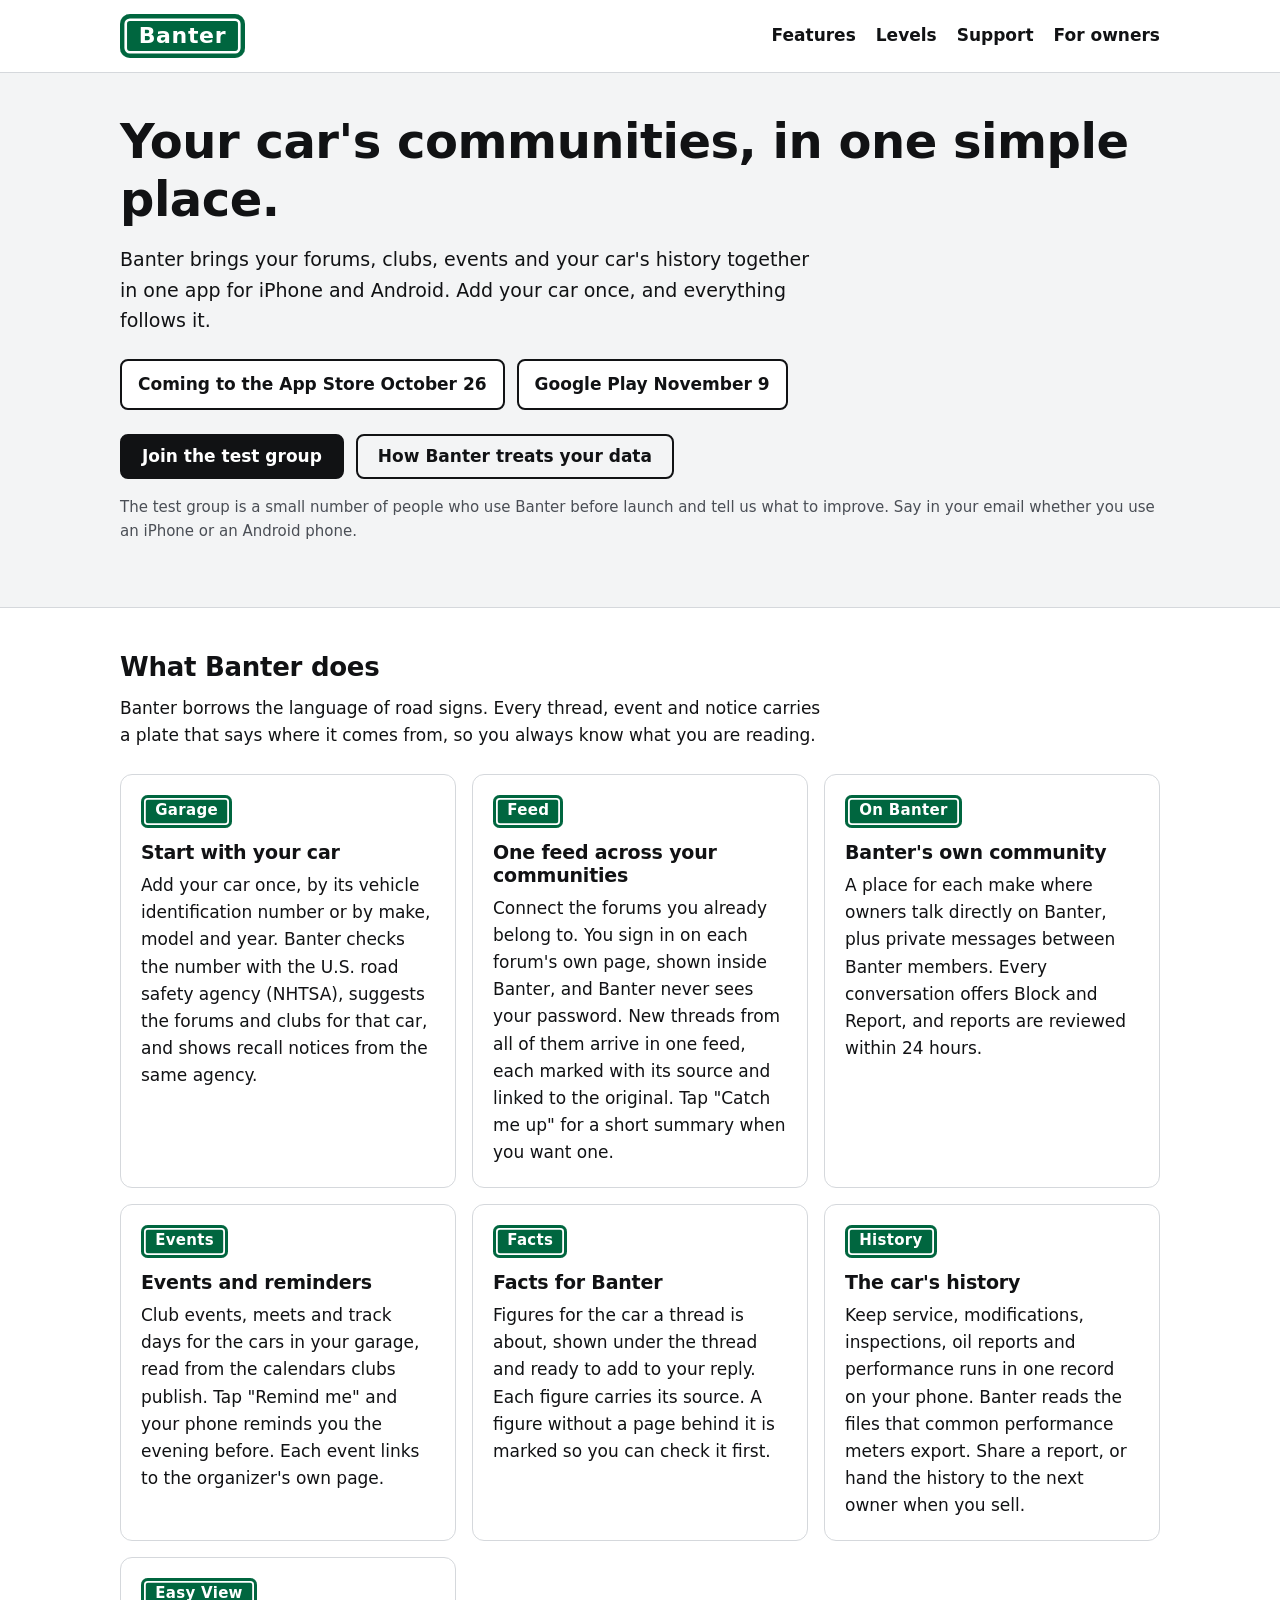
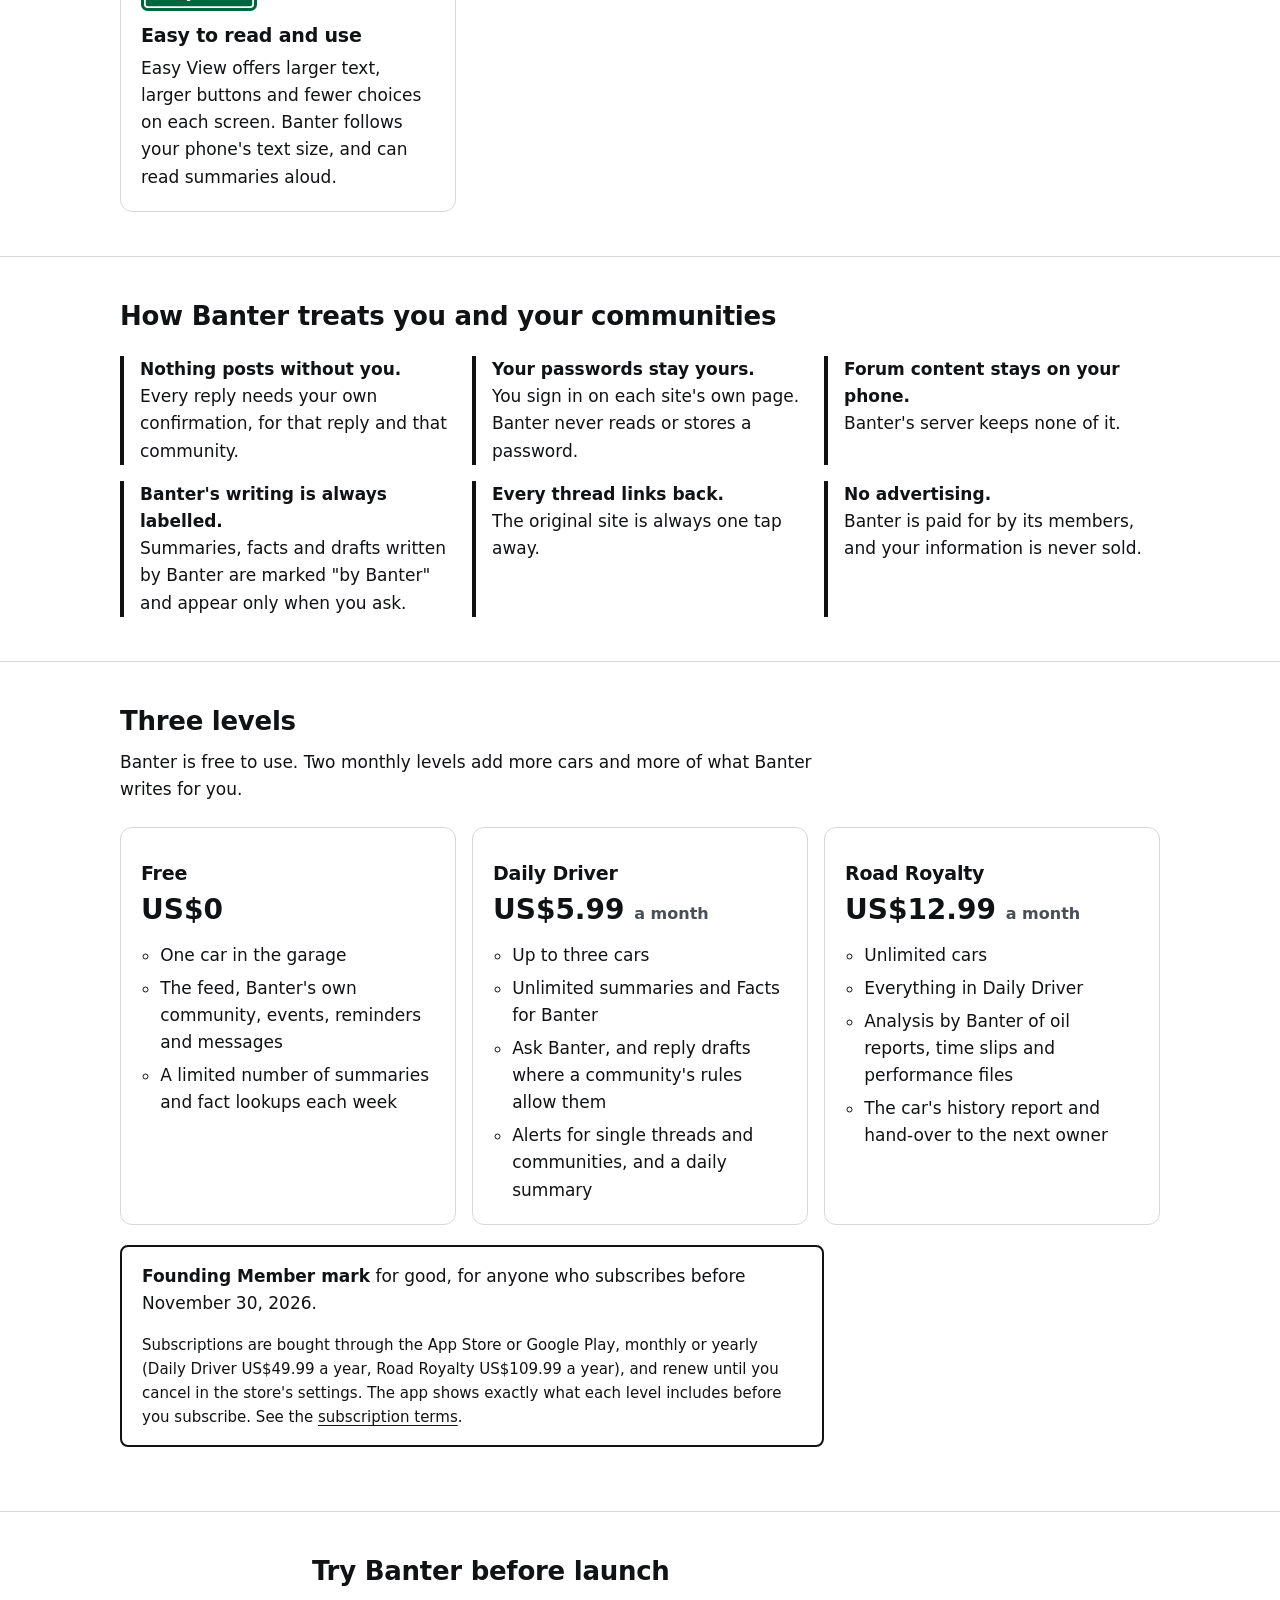
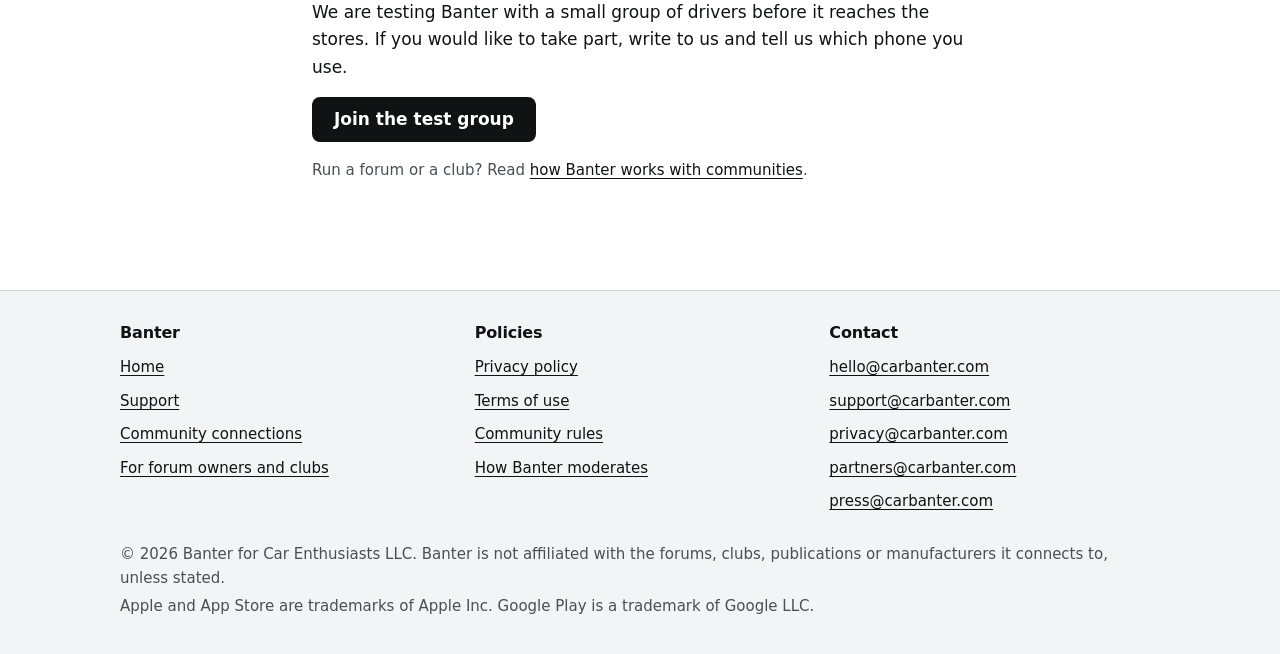
==== index.html @ b5aed0a1 "Version 1.2: the moderation page, the privacy policy and the Community Rules updated Not for the liv" ====
<!doctype html>
<html lang="en">
<head>
  <meta charset="utf-8">
  <meta name="viewport" content="width=device-width, initial-scale=1">
  <title>Banter: your car's communities in one place</title>
  <meta name="description" content="Banter is an app for car enthusiasts. Add your car once and see your forums, Banter's own community, club events and your car's history in one simple place.">
  <meta name="theme-color" content="#ffffff" media="(prefers-color-scheme: light)">
  <meta name="theme-color" content="#17181a" media="(prefers-color-scheme: dark)">
  <meta property="og:type" content="website">
  <meta property="og:title" content="Banter: your car's communities in one place">
  <meta property="og:description" content="Your forums, clubs, events and your car's history in one app for iPhone and Android.">
  <meta property="og:url" content="https://carbanter.com/">
  <link rel="canonical" href="https://carbanter.com/">
  <link rel="icon" href="data:image/svg+xml,%3Csvg xmlns='http://www.w3.org/2000/svg' viewBox='0 0 64 64'%3E%3Crect width='64' height='64' rx='10' fill='%2300663f'/%3E%3Crect x='5' y='5' width='54' height='54' rx='6' fill='none' stroke='%23fff' stroke-width='3'/%3E%3Ctext x='32' y='45' font-family='Arial,sans-serif' font-size='36' font-weight='700' text-anchor='middle' fill='%23fff'%3EB%3C/text%3E%3C/svg%3E">
  <link rel="stylesheet" href="styles.css">
</head>
<body>
  <a class="skip-link" href="#main">Skip to main content</a>

  <header class="site-header">
    <div class="wrap header-inner">
      <a class="brand" href="index.html" aria-label="Banter home"><span class="plate plate-brand">Banter</span></a>
      <nav aria-label="Main">
        <ul class="nav">
          <li><a href="#features">Features</a></li>
          <li><a href="#levels">Levels</a></li>
          <li><a href="support.html">Support</a></li>
          <li><a href="owners.html">For owners</a></li>
        </ul>
      </nav>
    </div>
  </header>

  <main id="main">
    <section class="hero" aria-labelledby="hero-title">
      <div class="wrap">
        <h1 id="hero-title">Your car's communities, in one simple place.</h1>
        <p class="lead">Banter brings your forums, clubs, events and your car's history together in one app for iPhone and Android. Add your car once, and everything follows it.</p>
        <ul class="launch" aria-label="Launch dates">
          <li>Coming to the App Store October 26</li>
          <li>Google Play November 9</li>
        </ul>
        <div class="actions">
          <a class="button" href="mailto:hello@carbanter.com?subject=Banter%20test%20group">Join the test group</a>
          <a class="button secondary" href="privacy.html">How Banter treats your data</a>
        </div>
        <p class="small muted">The test group is a small number of people who use Banter before launch and tell us what to improve. Say in your email whether you use an iPhone or an Android phone.</p>
      </div>
    </section>

    <section class="section" id="features" aria-labelledby="features-title">
      <div class="wrap">
        <div class="intro">
          <h2 id="features-title">What Banter does</h2>
          <p>Banter borrows the language of road signs. Every thread, event and notice carries a plate that says where it comes from, so you always know what you are reading.</p>
        </div>
        <ul class="cards">
          <li class="card">
            <p class="plate">Garage</p>
            <h3>Start with your car</h3>
            <p>Add your car once, by its vehicle identification number or by make, model and year. Banter checks the number with the U.S. road safety agency (NHTSA), suggests the forums and clubs for that car, and shows recall notices from the same agency.</p>
          </li>
          <li class="card">
            <p class="plate">Feed</p>
            <h3>One feed across your communities</h3>
            <p>Connect the forums you already belong to. You sign in on each forum's own page, shown inside Banter, and Banter never sees your password. New threads from all of them arrive in one feed, each marked with its source and linked to the original. Tap "Catch me up" for a short summary when you want one.</p>
          </li>
          <li class="card">
            <p class="plate">On Banter</p>
            <h3>Banter's own community</h3>
            <p>A place for each make where owners talk directly on Banter, plus private messages between Banter members. Every conversation offers Block and Report, and reports are reviewed within 24 hours.</p>
          </li>
          <li class="card">
            <p class="plate">Events</p>
            <h3>Events and reminders</h3>
            <p>Club events, meets and track days for the cars in your garage, read from the calendars clubs publish. Tap "Remind me" and your phone reminds you the evening before. Each event links to the organizer's own page.</p>
          </li>
          <li class="card">
            <p class="plate">Facts</p>
            <h3>Facts for Banter</h3>
            <p>Figures for the car a thread is about, shown under the thread and ready to add to your reply. Each figure carries its source. A figure without a page behind it is marked so you can check it first.</p>
          </li>
          <li class="card">
            <p class="plate">History</p>
            <h3>The car's history</h3>
            <p>Keep service, modifications, inspections, oil reports and performance runs in one record on your phone. Banter reads the files that common performance meters export. Share a report, or hand the history to the next owner when you sell.</p>
          </li>
          <li class="card">
            <p class="plate">Easy View</p>
            <h3>Easy to read and use</h3>
            <p>Easy View offers larger text, larger buttons and fewer choices on each screen. Banter follows your phone's text size, and can read summaries aloud.</p>
          </li>
        </ul>
      </div>
    </section>

    <section class="section" aria-labelledby="promises-title">
      <div class="wrap">
        <h2 id="promises-title">How Banter treats you and your communities</h2>
        <ul class="points">
          <li><strong>Nothing posts without you.</strong> Every reply needs your own confirmation, for that reply and that community.</li>
          <li><strong>Your passwords stay yours.</strong> You sign in on each site's own page. Banter never reads or stores a password.</li>
          <li><strong>Forum content stays on your phone.</strong> Banter's server keeps none of it.</li>
          <li><strong>Banter's writing is always labelled.</strong> Summaries, facts and drafts written by Banter are marked "by Banter" and appear only when you ask.</li>
          <li><strong>Every thread links back.</strong> The original site is always one tap away.</li>
          <li><strong>No advertising.</strong> Banter is paid for by its members, and your information is never sold.</li>
        </ul>
      </div>
    </section>

    <section class="section" id="levels" aria-labelledby="levels-title">
      <div class="wrap">
        <div class="intro">
          <h2 id="levels-title">Three levels</h2>
          <p>Banter is free to use. Two monthly levels add more cars and more of what Banter writes for you.</p>
        </div>
        <ul class="cards">
          <li class="card">
            <h3>Free</h3>
            <p class="price">US$0</p>
            <ul>
              <li>One car in the garage</li>
              <li>The feed, Banter's own community, events, reminders and messages</li>
              <li>A limited number of summaries and fact lookups each week</li>
            </ul>
          </li>
          <li class="card">
            <h3>Daily Driver</h3>
            <p class="price">US$5.99 <span>a month</span></p>
            <ul>
              <li>Up to three cars</li>
              <li>Unlimited summaries and Facts for Banter</li>
              <li>Ask Banter, and reply drafts where a community's rules allow them</li>
              <li>Alerts for single threads and communities, and a daily summary</li>
            </ul>
          </li>
          <li class="card">
            <h3>Road Royalty</h3>
            <p class="price">US$12.99 <span>a month</span></p>
            <ul>
              <li>Unlimited cars</li>
              <li>Everything in Daily Driver</li>
              <li>Analysis by Banter of oil reports, time slips and performance files</li>
              <li>The car's history report and hand-over to the next owner</li>
            </ul>
          </li>
        </ul>
        <div class="note">
          <p><strong>Founding Member mark</strong> for good, for anyone who subscribes before November 30, 2026.</p>
          <p class="small">Subscriptions are bought through the App Store or Google Play, monthly or yearly (Daily Driver US$49.99 a year, Road Royalty US$109.99 a year), and renew until you cancel in the store's settings. The app shows exactly what each level includes before you subscribe. See the <a href="terms.html#subscriptions">subscription terms</a>.</p>
        </div>
      </div>
    </section>

    <section class="section" aria-labelledby="test-title">
      <div class="wrap intro">
        <h2 id="test-title">Try Banter before launch</h2>
        <p>We are testing Banter with a small group of drivers before it reaches the stores. If you would like to take part, write to us and tell us which phone you use.</p>
        <div class="actions">
          <a class="button" href="mailto:hello@carbanter.com?subject=Banter%20test%20group">Join the test group</a>
        </div>
        <p class="small muted">Run a forum or a club? Read <a href="owners.html">how Banter works with communities</a>.</p>
      </div>
    </section>
  </main>

  <footer class="site-footer">
    <div class="wrap">
      <div class="footer-grid">
        <nav aria-labelledby="footer-banter">
          <h2 class="footer-title" id="footer-banter">Banter</h2>
          <ul>
            <li><a href="index.html" aria-current="page">Home</a></li>
            <li><a href="support.html">Support</a></li>
            <li><a href="status.html">Community connections</a></li>
            <li><a href="owners.html">For forum owners and clubs</a></li>
          </ul>
        </nav>
        <nav aria-labelledby="footer-policies">
          <h2 class="footer-title" id="footer-policies">Policies</h2>
          <ul>
            <li><a href="privacy.html">Privacy policy</a></li>
            <li><a href="terms.html">Terms of use</a></li>
            <li><a href="community.html">Community rules</a></li>
            <li><a href="moderation.html">How Banter moderates</a></li>
          </ul>
        </nav>
        <div>
          <h2 class="footer-title">Contact</h2>
          <ul>
            <li><a href="mailto:hello@carbanter.com">hello@carbanter.com</a></li>
            <li><a href="mailto:support@carbanter.com">support@carbanter.com</a></li>
            <li><a href="mailto:privacy@carbanter.com">privacy@carbanter.com</a></li>
            <li><a href="mailto:partners@carbanter.com">partners@carbanter.com</a></li>
            <li><a href="mailto:press@carbanter.com">press@carbanter.com</a></li>
          </ul>
        </div>
      </div>
      <div class="legal-line">
        <p>&copy; 2026 Banter for Car Enthusiasts LLC. Banter is not affiliated with the forums, clubs, publications or manufacturers it connects to, unless stated.</p>
        <p>Apple and App Store are trademarks of Apple Inc. Google Play is a trademark of Google LLC.</p>
      </div>
    </div>
  </footer>
</body>
</html>
---- styles.css ----
/*
 * Banter website: one stylesheet for every page.
 * Controls and text are black, white and gray. The one accent color is guide-sign green,
 * used only for sign plates, as on a road sign. Dark mode follows the phone or computer.
 */

:root {
  color-scheme: light dark;
  --bg: #ffffff;
  --surface: #f3f4f5;
  --text: #111214;
  --muted: #4a4e55;
  --line: #d5d8dc;
  --strong-line: #111214;
  --button-bg: #111214;
  --button-text: #ffffff;
  --accent: #00663f;
  --on-accent: #ffffff;
  --focus: #111214;
  --radius: 0.5rem;
  --gutter: 1rem;
  --measure: 44rem;
  --wide: 68rem;
}

@media (prefers-color-scheme: dark) {
  :root {
    --bg: #17181a;
    --surface: #222428;
    --text: #f1f2f3;
    --muted: #b7bbc1;
    --line: #3a3d42;
    --strong-line: #f1f2f3;
    --button-bg: #f1f2f3;
    --button-text: #111214;
    --focus: #f1f2f3;
  }
}

*,
*::before,
*::after {
  box-sizing: border-box;
}

html {
  -webkit-text-size-adjust: 100%;
  text-size-adjust: 100%;
}

@media (prefers-reduced-motion: no-preference) {
  html {
    scroll-behavior: smooth;
  }
}

body {
  margin: 0;
  background: var(--bg);
  color: var(--text);
  font-family: system-ui, -apple-system, BlinkMacSystemFont, "Segoe UI", Roboto, "Helvetica Neue",
    Arial, sans-serif;
  font-size: 1.0625rem;
  line-height: 1.6;
  overflow-wrap: break-word;
}

h1,
h2,
h3 {
  line-height: 1.2;
  letter-spacing: -0.01em;
  -webkit-hyphens: auto;
  hyphens: auto;
}

h1 {
  font-size: clamp(1.75rem, 1.4rem + 2vw, 3rem);
  margin: 0 0 1rem;
}

h2 {
  font-size: 1.625rem;
  margin: 0 0 0.75rem;
}

h3 {
  font-size: 1.1875rem;
  margin: 0 0 0.5rem;
}

p,
ul,
ol,
dl {
  margin: 0 0 1rem;
}

a {
  color: var(--text);
  overflow-wrap: anywhere;
  text-decoration-thickness: 1px;
  text-underline-offset: 0.18em;
}

a:hover {
  text-decoration-thickness: 2px;
}

:focus-visible {
  outline: 3px solid var(--focus);
  outline-offset: 3px;
  border-radius: 2px;
}

/* The exit arrow marks a link that leaves this website. */
a.ext::after {
  content: "\00a0\2197";
  content: "\00a0\2197" / "";
}

.visually-hidden {
  position: absolute;
  width: 1px;
  height: 1px;
  margin: -1px;
  padding: 0;
  overflow: hidden;
  clip: rect(0 0 0 0);
  white-space: nowrap;
  border: 0;
}

.wrap {
  width: 100%;
  max-width: var(--wide);
  margin-inline: auto;
  padding-inline: var(--gutter);
}

@media (min-width: 48rem) {
  :root {
    --gutter: 1.5rem;
  }
}

.skip-link {
  position: absolute;
  left: 0.5rem;
  top: -10rem;
  z-index: 10;
  padding: 0.6rem 1rem;
  background: var(--button-bg);
  color: var(--button-text);
  font-weight: 700;
  border-radius: var(--radius);
}

.skip-link:focus {
  top: 0.5rem;
}

/* Sign plate: a green rectangle with a thin white inset border, like a guide sign. */
.plate {
  display: inline-block;
  margin: 0;
  padding: 0.45em 0.95em;
  border-radius: 0.45em;
  background: var(--accent);
  color: var(--on-accent);
  box-shadow:
    inset 0 0 0 0.2em var(--accent),
    inset 0 0 0 0.32em var(--on-accent);
  font-size: 0.9375rem;
  font-weight: 700;
  line-height: 1.3;
  letter-spacing: 0.02em;
}

.plate-brand {
  font-size: 1.375rem;
  padding: 0.35em 0.85em;
  letter-spacing: 0.03em;
}

/* Header */
.site-header {
  border-bottom: 1px solid var(--line);
  background: var(--bg);
}

.header-inner {
  display: flex;
  flex-wrap: wrap;
  align-items: center;
  justify-content: space-between;
  gap: 0.5rem 1.5rem;
  padding-block: 0.75rem;
}

.brand {
  display: inline-flex;
  text-decoration: none;
  border-radius: 0.5rem;
}

.nav {
  list-style: none;
  margin: 0;
  padding: 0;
  display: flex;
  flex-wrap: wrap;
  gap: 0 1.25rem;
}

.nav a {
  display: inline-block;
  padding-block: 0.65rem;
  font-weight: 600;
  text-decoration: none;
}

.nav a:hover,
.nav a[aria-current="page"] {
  text-decoration: underline;
  text-decoration-thickness: 3px;
  text-underline-offset: 0.35em;
}

/* Home page */
.hero {
  background: var(--surface);
  border-bottom: 1px solid var(--line);
  padding-block: 2.5rem 3rem;
}

.lead {
  font-size: 1.1875rem;
  max-width: var(--measure);
}

.launch {
  list-style: none;
  padding: 0;
  margin: 1.5rem 0;
  display: flex;
  flex-wrap: wrap;
  gap: 0.75rem;
}

.launch li {
  padding: 0.6rem 1rem;
  border: 2px solid var(--strong-line);
  border-radius: var(--radius);
  background: var(--bg);
  font-weight: 700;
}

.actions {
  display: flex;
  flex-wrap: wrap;
  gap: 0.75rem;
  margin-bottom: 1rem;
}

.button {
  display: inline-flex;
  align-items: center;
  justify-content: center;
  min-height: 2.75rem;
  padding: 0.6rem 1.25rem;
  border: 2px solid var(--button-bg);
  border-radius: var(--radius);
  background: var(--button-bg);
  color: var(--button-text);
  font-weight: 700;
  line-height: 1.3;
  text-align: center;
  text-decoration: none;
}

.button:hover {
  text-decoration: underline;
  text-underline-offset: 0.2em;
}

.button.secondary {
  background: transparent;
  color: var(--text);
  border-color: var(--strong-line);
}

.small {
  font-size: 0.9375rem;
}

.muted {
  color: var(--muted);
}

.section {
  padding-block: 2.75rem;
}

.section + .section {
  border-top: 1px solid var(--line);
}

.intro {
  max-width: var(--measure);
}

.cards,
.points {
  list-style: none;
  margin: 1.5rem 0 0;
  padding: 0;
  display: grid;
  gap: 1rem;
  grid-template-columns: repeat(auto-fill, minmax(min(100%, 19rem), 1fr));
}

.card {
  padding: 1.25rem;
  border: 1px solid var(--line);
  border-radius: 0.75rem;
  background: var(--bg);
}

.card h3 {
  margin-top: 0.85rem;
}

.card > :last-child {
  margin-bottom: 0;
}

.points li {
  padding-left: 1rem;
  border-left: 4px solid var(--strong-line);
}

.points strong {
  display: block;
}

.price {
  margin: 0.25rem 0 1rem;
  font-size: 1.75rem;
  font-weight: 800;
  line-height: 1.2;
}

.price span {
  font-size: 1rem;
  font-weight: 600;
  color: var(--muted);
}

.card ul {
  padding-left: 1.2rem;
}

.card li + li {
  margin-top: 0.35rem;
}

.note {
  margin-block: 1.25rem;
  padding: 1rem 1.25rem;
  border: 2px solid var(--strong-line);
  border-radius: var(--radius);
  max-width: var(--measure);
}

.note > :first-child {
  margin-top: 0;
}

.note > :last-child {
  margin-bottom: 0;
}

/* Inner pages */
.page-head {
  background: var(--surface);
  border-bottom: 1px solid var(--line);
  padding-block: 2rem 2.25rem;
}

.page-head .plate {
  margin-bottom: 1rem;
}

.page-head h1 {
  margin-bottom: 0.5rem;
}

.page-head p:last-child {
  margin-bottom: 0;
}

.prose {
  max-width: var(--measure);
  padding-block: 2rem 1rem;
}

.prose h2 {
  margin-top: 2.5rem;
  font-size: 1.5rem;
  scroll-margin-top: 1rem;
}

.prose h3 {
  margin-top: 1.75rem;
}

.prose li + li {
  margin-top: 0.4rem;
}

/* The status page: one table per standing, readable on a phone (each cell wraps). */
.status-table {
  width: 100%;
  margin: 1rem 0 1.5rem;
  border-collapse: collapse;
  font-size: 0.9375rem;
}

.status-table th,
.status-table td {
  padding: 0.6rem 0.5rem;
  border-bottom: 1px solid var(--line);
  text-align: left;
  vertical-align: top;
}

.status-table thead th {
  font-size: 0.8125rem;
  text-transform: uppercase;
  letter-spacing: 0.04em;
  color: var(--muted);
}

.status-table tbody th {
  font-weight: 700;
}

.status-table a {
  word-break: break-all;
}

@media (max-width: 40rem) {
  .status-table thead {
    position: absolute;
    width: 1px;
    height: 1px;
    overflow: hidden;
    clip: rect(0 0 0 0);
  }

  .status-table tr {
    display: block;
    padding: 0.6rem 0;
    border-bottom: 1px solid var(--line);
  }

  .status-table th,
  .status-table td {
    display: block;
    padding: 0.1rem 0;
    border: 0;
  }
}

.toc {
  margin-bottom: 0.5rem;
  padding: 1rem 1.25rem;
  border: 1px solid var(--line);
  border-radius: var(--radius);
  background: var(--surface);
}

.toc h2 {
  margin: 0 0 0.5rem;
  font-size: 1.0625rem;
}

.toc ol {
  margin: 0;
  padding-left: 1.5rem;
}

.toc li + li {
  margin-top: 0.15rem;
}

.toc a {
  display: inline-block;
  padding-block: 0.15rem;
}

.terms-list dt {
  margin-top: 1rem;
  font-weight: 700;
}

.terms-list dd {
  margin: 0.25rem 0 0;
}

.faq details {
  border-bottom: 1px solid var(--line);
}

.faq details:first-of-type {
  border-top: 1px solid var(--line);
}

.faq summary {
  padding-block: 0.8rem;
  font-weight: 700;
  cursor: pointer;
}

.faq details[open] summary {
  padding-bottom: 0.5rem;
}

.faq details > :not(summary) {
  margin-left: 1.15rem;
}

.faq details > :last-child {
  margin-bottom: 1.25rem;
}

/* Footer */
.site-footer {
  margin-top: 3rem;
  padding-block: 2rem;
  border-top: 1px solid var(--line);
  background: var(--surface);
  font-size: 0.9375rem;
}

.footer-grid {
  display: grid;
  gap: 1.5rem;
  grid-template-columns: repeat(auto-fit, minmax(min(100%, 16rem), 1fr));
}

.footer-title {
  margin: 0 0 0.5rem;
  font-size: 1rem;
}

.site-footer ul {
  list-style: none;
  margin: 0;
  padding: 0;
}

.site-footer li a {
  display: inline-block;
  padding-block: 0.3rem;
}

.legal-line {
  margin-top: 1.5rem;
  color: var(--muted);
}

.legal-line p {
  margin-bottom: 0.25rem;
}

/* High-contrast modes draw borders where shadows and fills disappear. */
@media (forced-colors: active) {
  .plate,
  .button,
  .launch li,
  .card {
    border: 2px solid CanvasText;
  }
}

@media print {
  .site-header nav,
  .skip-link,
  .actions {
    display: none;
  }

  a.ext::after {
    content: "";
  }
}
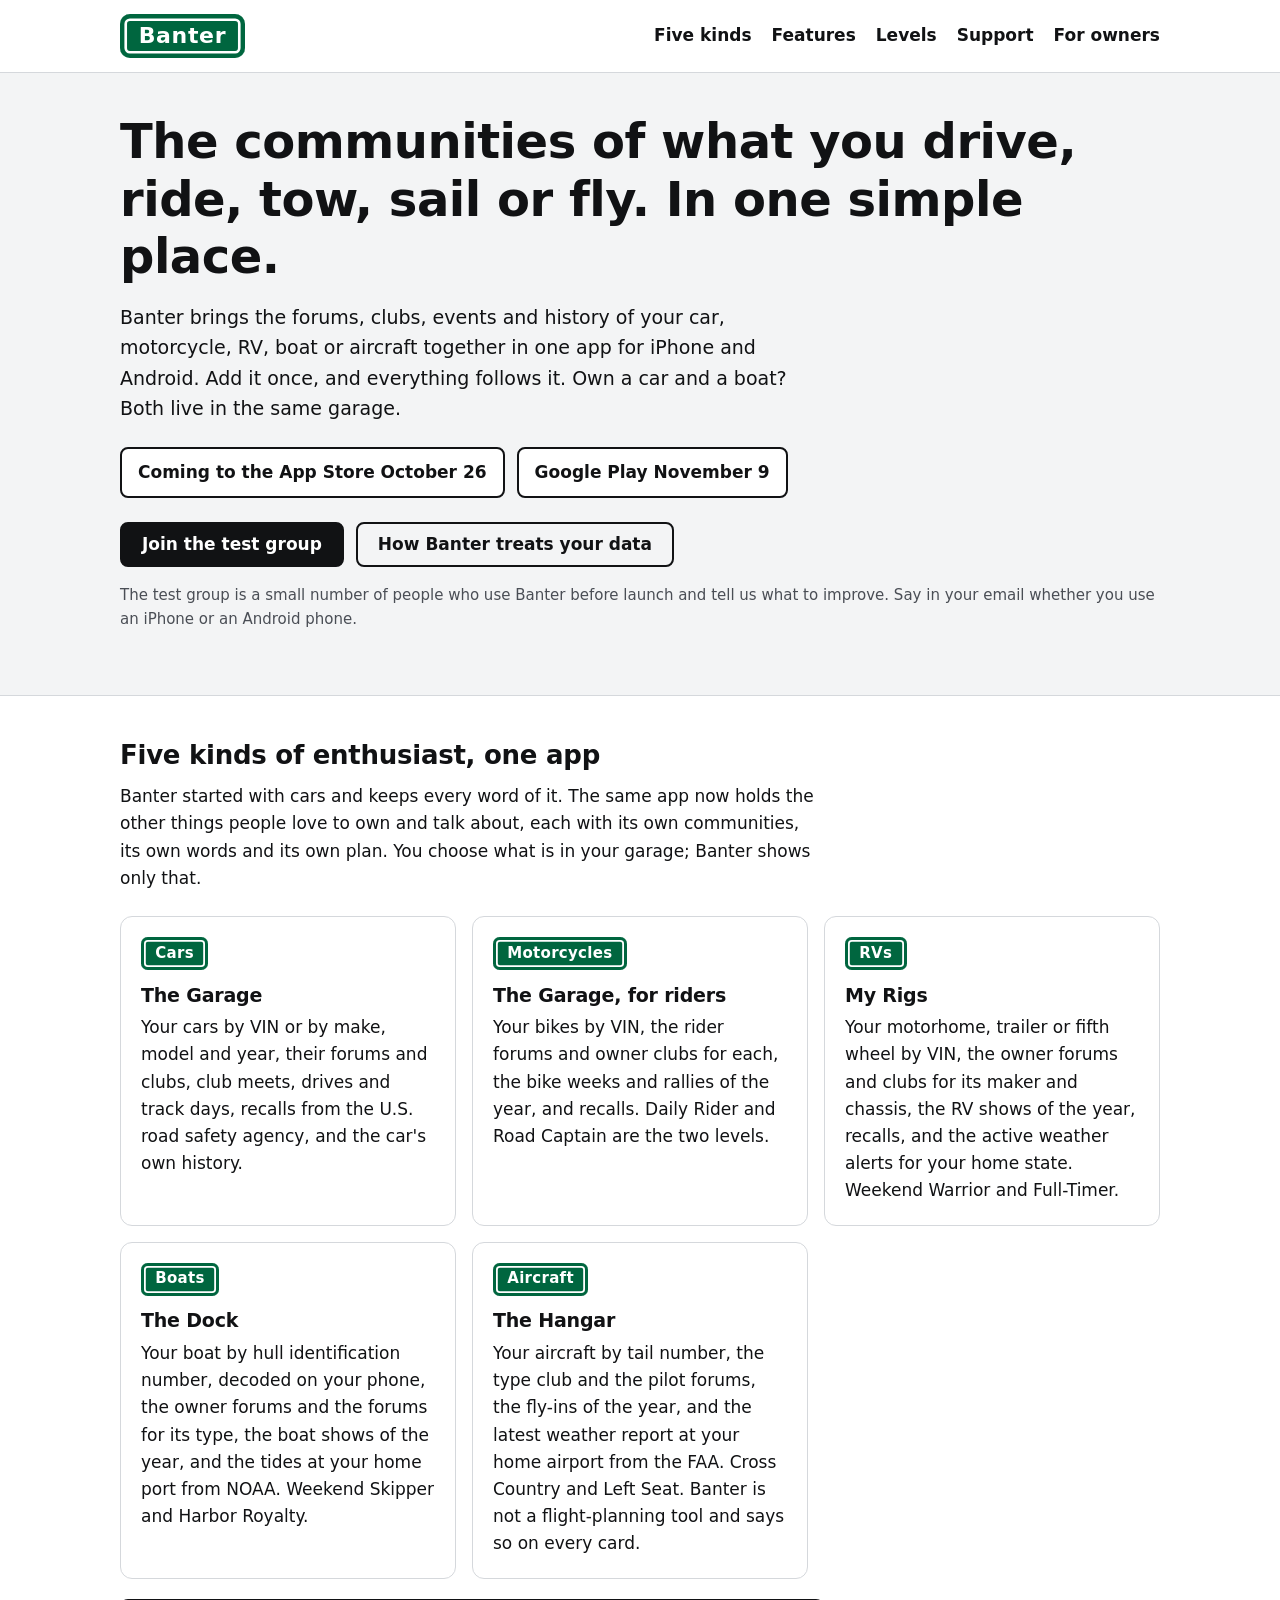
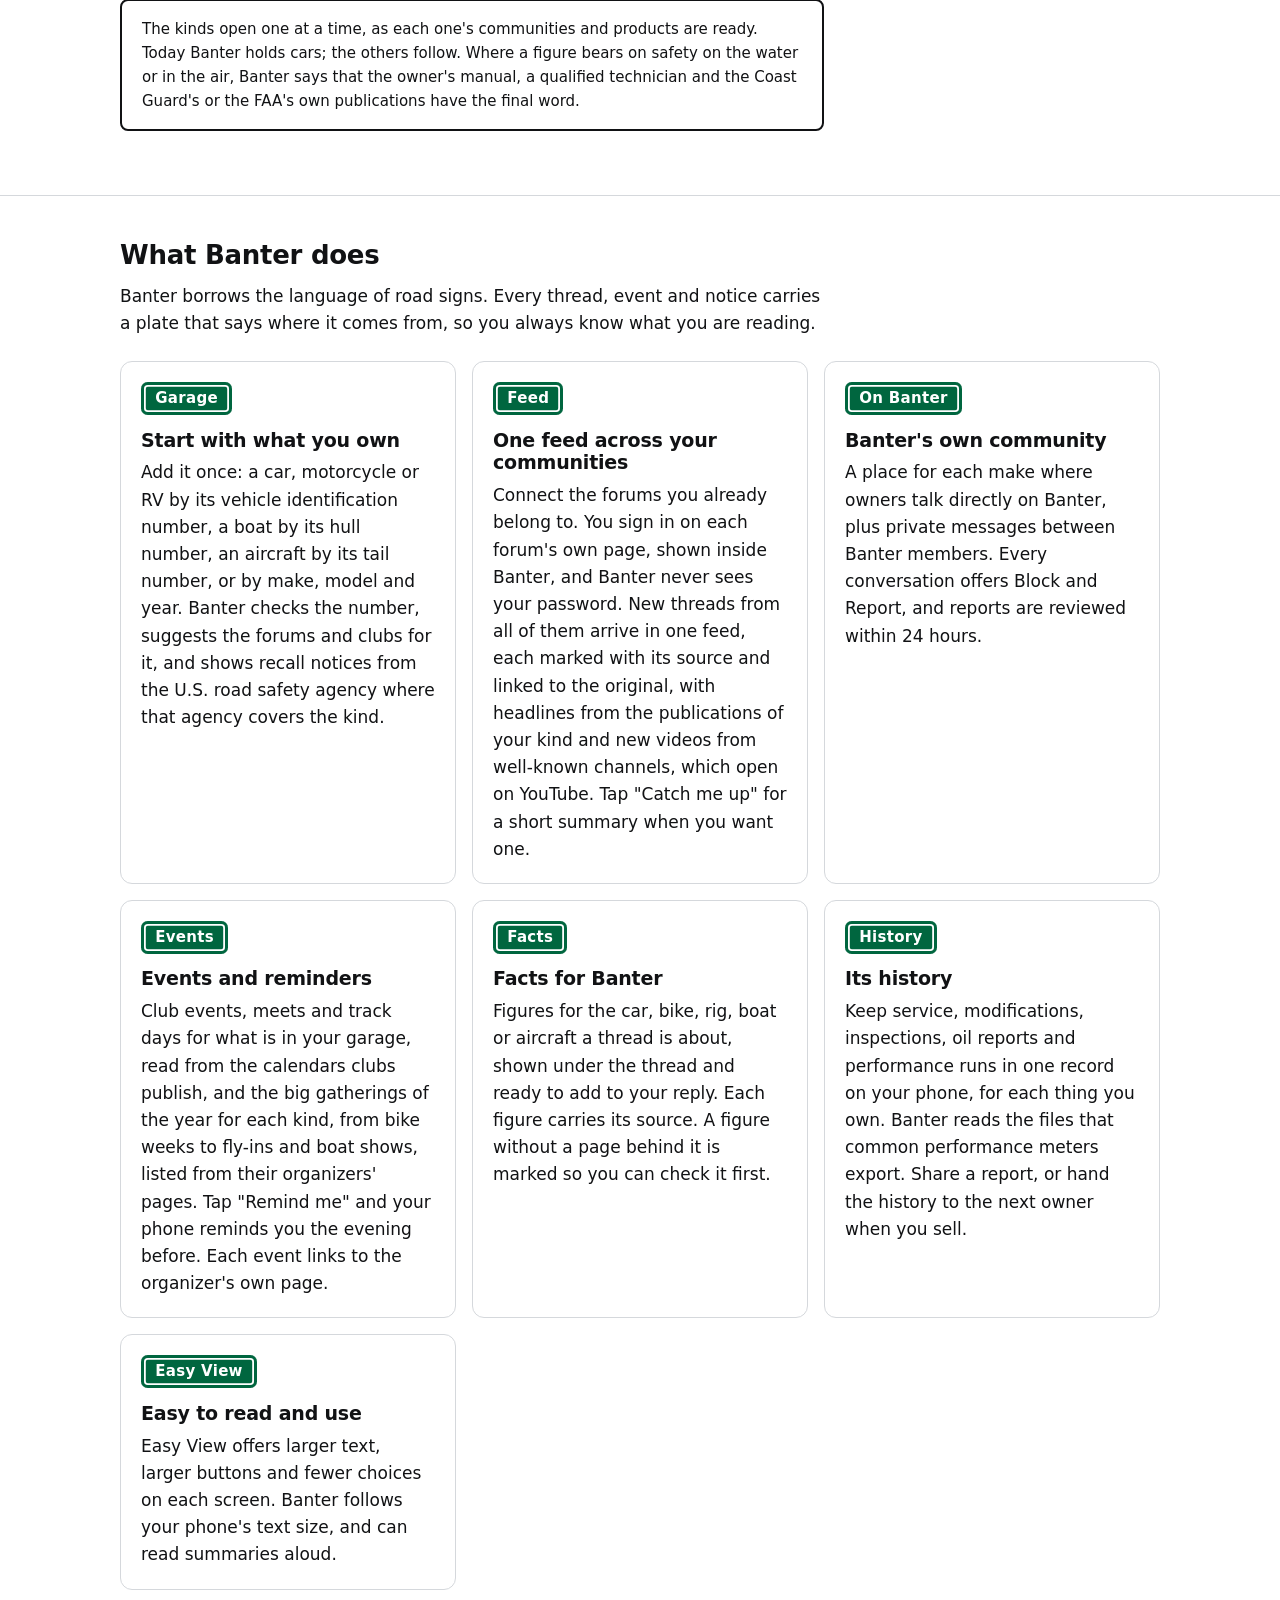
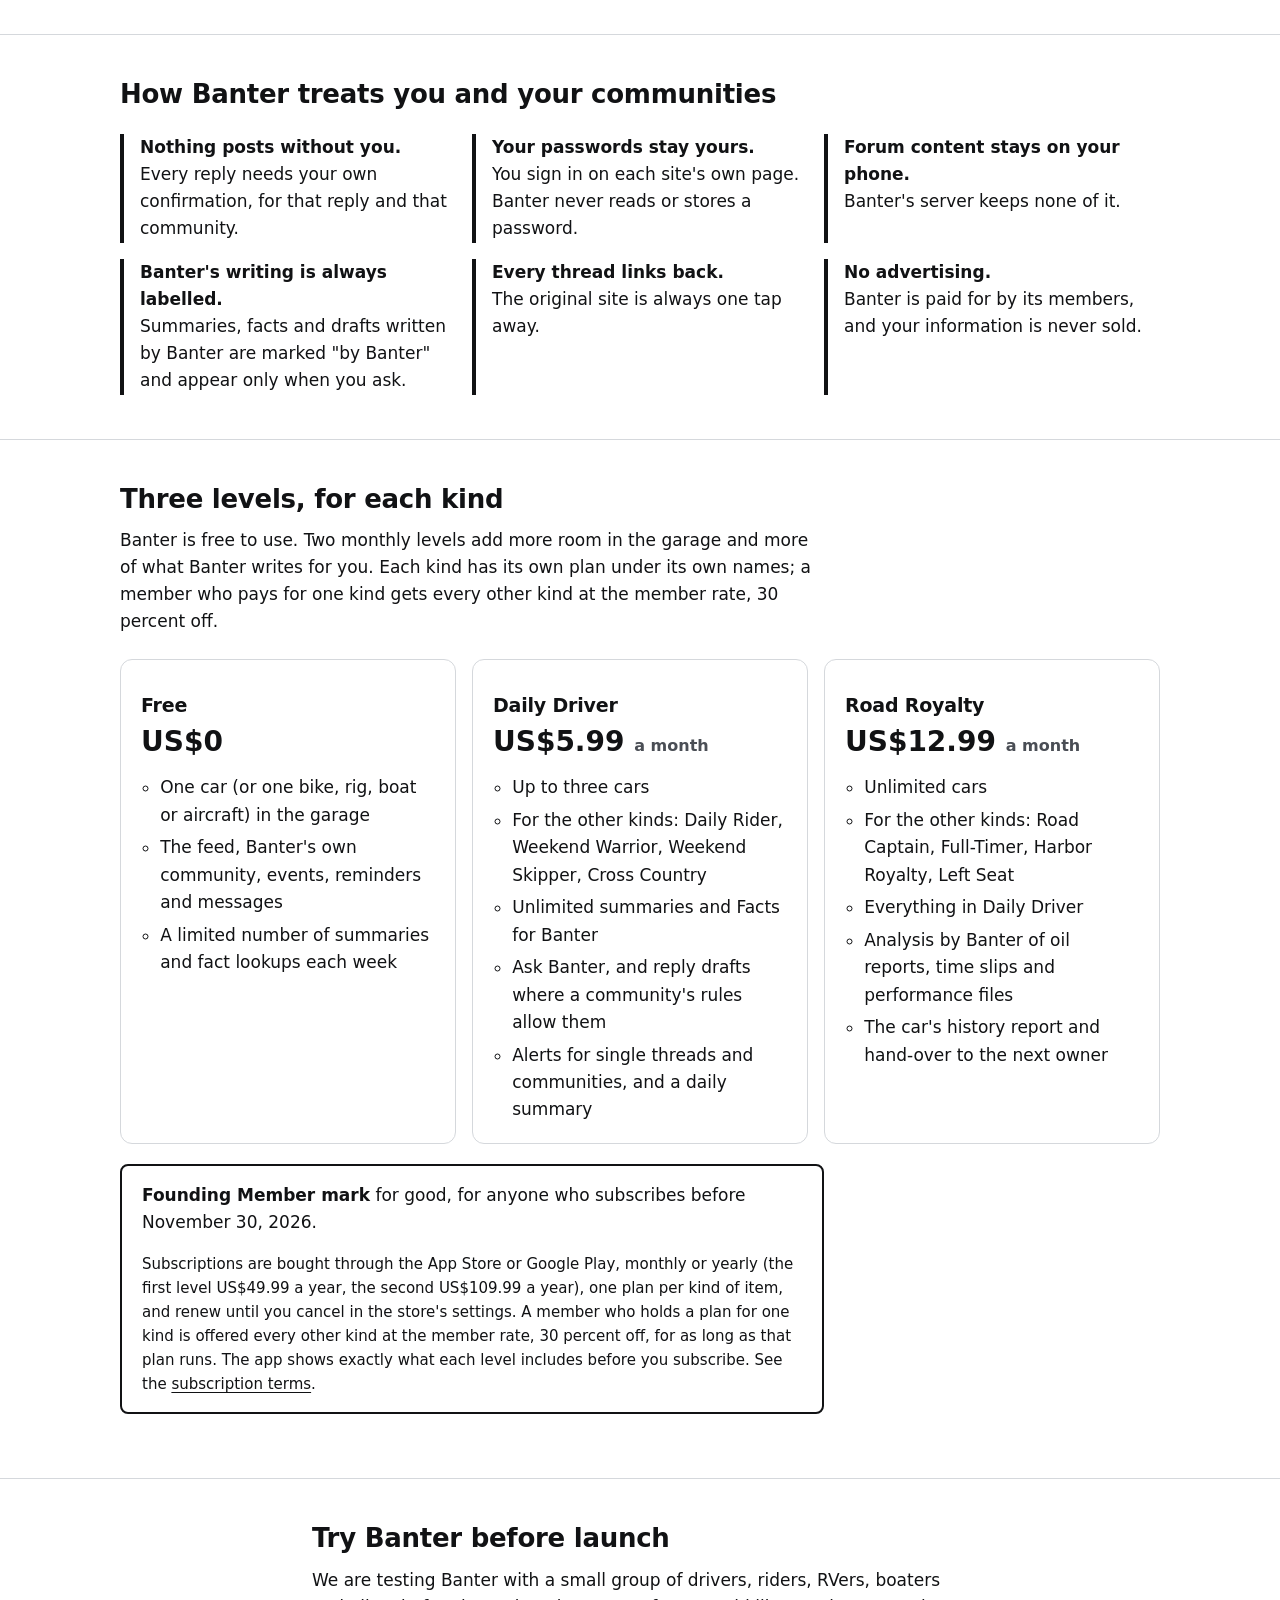
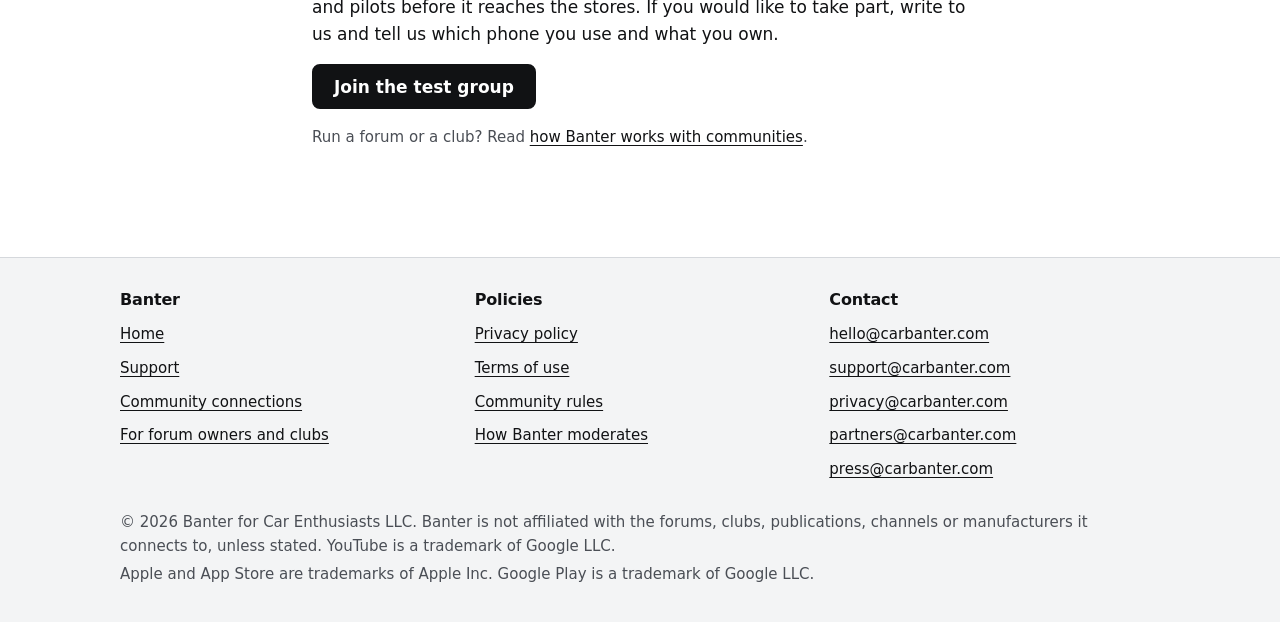
==== commit 3f3a87aa: "Version 1.3: the five kinds on every page; one plan per kind and the member rate in the terms; the p" ====
--- a/index.html
+++ b/index.html
@@ -3,13 +3,13 @@
 <head>
   <meta charset="utf-8">
   <meta name="viewport" content="width=device-width, initial-scale=1">
-  <title>Banter: your car's communities in one place</title>
-  <meta name="description" content="Banter is an app for car enthusiasts. Add your car once and see your forums, Banter's own community, club events and your car's history in one simple place.">
+  <title>Banter: the communities of what you drive, ride, tow, sail or fly</title>
+  <meta name="description" content="Banter is an app for enthusiasts of cars, motorcycles, RVs, boats and aircraft. Add yours once and see its forums, Banter's own community, the events of the year and its history in one simple place.">
   <meta name="theme-color" content="#ffffff" media="(prefers-color-scheme: light)">
   <meta name="theme-color" content="#17181a" media="(prefers-color-scheme: dark)">
   <meta property="og:type" content="website">
-  <meta property="og:title" content="Banter: your car's communities in one place">
-  <meta property="og:description" content="Your forums, clubs, events and your car's history in one app for iPhone and Android.">
+  <meta property="og:title" content="Banter: the communities of what you drive, ride, tow, sail or fly">
+  <meta property="og:description" content="Cars, motorcycles, RVs, boats and aircraft: your forums, clubs, events and the history of each in one app for iPhone and Android.">
   <meta property="og:url" content="https://carbanter.com/">
   <link rel="canonical" href="https://carbanter.com/">
   <link rel="icon" href="data:image/svg+xml,%3Csvg xmlns='http://www.w3.org/2000/svg' viewBox='0 0 64 64'%3E%3Crect width='64' height='64' rx='10' fill='%2300663f'/%3E%3Crect x='5' y='5' width='54' height='54' rx='6' fill='none' stroke='%23fff' stroke-width='3'/%3E%3Ctext x='32' y='45' font-family='Arial,sans-serif' font-size='36' font-weight='700' text-anchor='middle' fill='%23fff'%3EB%3C/text%3E%3C/svg%3E">
@@ -23,6 +23,7 @@
       <a class="brand" href="index.html" aria-label="Banter home"><span class="plate plate-brand">Banter</span></a>
       <nav aria-label="Main">
         <ul class="nav">
+          <li><a href="#kinds">Five kinds</a></li>
           <li><a href="#features">Features</a></li>
           <li><a href="#levels">Levels</a></li>
           <li><a href="support.html">Support</a></li>
@@ -35,8 +36,8 @@
   <main id="main">
     <section class="hero" aria-labelledby="hero-title">
       <div class="wrap">
-        <h1 id="hero-title">Your car's communities, in one simple place.</h1>
-        <p class="lead">Banter brings your forums, clubs, events and your car's history together in one app for iPhone and Android. Add your car once, and everything follows it.</p>
+        <h1 id="hero-title">The communities of what you drive, ride, tow, sail or fly. In one simple place.</h1>
+        <p class="lead">Banter brings the forums, clubs, events and history of your car, motorcycle, RV, boat or aircraft together in one app for iPhone and Android. Add it once, and everything follows it. Own a car and a boat? Both live in the same garage.</p>
         <ul class="launch" aria-label="Launch dates">
           <li>Coming to the App Store October 26</li>
           <li>Google Play November 9</li>
@@ -49,6 +50,45 @@
       </div>
     </section>
 
+    <section class="section" id="kinds" aria-labelledby="kinds-title">
+      <div class="wrap">
+        <div class="intro">
+          <h2 id="kinds-title">Five kinds of enthusiast, one app</h2>
+          <p>Banter started with cars and keeps every word of it. The same app now holds the other things people love to own and talk about, each with its own communities, its own words and its own plan. You choose what is in your garage; Banter shows only that.</p>
+        </div>
+        <ul class="cards">
+          <li class="card">
+            <p class="plate">Cars</p>
+            <h3>The Garage</h3>
+            <p>Your cars by VIN or by make, model and year, their forums and clubs, club meets, drives and track days, recalls from the U.S. road safety agency, and the car's own history.</p>
+          </li>
+          <li class="card">
+            <p class="plate">Motorcycles</p>
+            <h3>The Garage, for riders</h3>
+            <p>Your bikes by VIN, the rider forums and owner clubs for each, the bike weeks and rallies of the year, and recalls. Daily Rider and Road Captain are the two levels.</p>
+          </li>
+          <li class="card">
+            <p class="plate">RVs</p>
+            <h3>My Rigs</h3>
+            <p>Your motorhome, trailer or fifth wheel by VIN, the owner forums and clubs for its maker and chassis, the RV shows of the year, recalls, and the active weather alerts for your home state. Weekend Warrior and Full-Timer.</p>
+          </li>
+          <li class="card">
+            <p class="plate">Boats</p>
+            <h3>The Dock</h3>
+            <p>Your boat by hull identification number, decoded on your phone, the owner forums and the forums for its type, the boat shows of the year, and the tides at your home port from NOAA. Weekend Skipper and Harbor Royalty.</p>
+          </li>
+          <li class="card">
+            <p class="plate">Aircraft</p>
+            <h3>The Hangar</h3>
+            <p>Your aircraft by tail number, the type club and the pilot forums, the fly-ins of the year, and the latest weather report at your home airport from the FAA. Cross Country and Left Seat. Banter is not a flight-planning tool and says so on every card.</p>
+          </li>
+        </ul>
+        <div class="note">
+          <p class="small">The kinds open one at a time, as each one's communities and products are ready. Today Banter holds cars; the others follow. Where a figure bears on safety on the water or in the air, Banter says that the owner's manual, a qualified technician and the Coast Guard's or the FAA's own publications have the final word.</p>
+        </div>
+      </div>
+    </section>
+
     <section class="section" id="features" aria-labelledby="features-title">
       <div class="wrap">
         <div class="intro">
@@ -58,13 +98,13 @@
         <ul class="cards">
           <li class="card">
             <p class="plate">Garage</p>
-            <h3>Start with your car</h3>
-            <p>Add your car once, by its vehicle identification number or by make, model and year. Banter checks the number with the U.S. road safety agency (NHTSA), suggests the forums and clubs for that car, and shows recall notices from the same agency.</p>
+            <h3>Start with what you own</h3>
+            <p>Add it once: a car, motorcycle or RV by its vehicle identification number, a boat by its hull number, an aircraft by its tail number, or by make, model and year. Banter checks the number, suggests the forums and clubs for it, and shows recall notices from the U.S. road safety agency where that agency covers the kind.</p>
           </li>
           <li class="card">
             <p class="plate">Feed</p>
             <h3>One feed across your communities</h3>
-            <p>Connect the forums you already belong to. You sign in on each forum's own page, shown inside Banter, and Banter never sees your password. New threads from all of them arrive in one feed, each marked with its source and linked to the original. Tap "Catch me up" for a short summary when you want one.</p>
+            <p>Connect the forums you already belong to. You sign in on each forum's own page, shown inside Banter, and Banter never sees your password. New threads from all of them arrive in one feed, each marked with its source and linked to the original, with headlines from the publications of your kind and new videos from well-known channels, which open on YouTube. Tap "Catch me up" for a short summary when you want one.</p>
           </li>
           <li class="card">
             <p class="plate">On Banter</p>
@@ -74,17 +114,17 @@
           <li class="card">
             <p class="plate">Events</p>
             <h3>Events and reminders</h3>
-            <p>Club events, meets and track days for the cars in your garage, read from the calendars clubs publish. Tap "Remind me" and your phone reminds you the evening before. Each event links to the organizer's own page.</p>
+            <p>Club events, meets and track days for what is in your garage, read from the calendars clubs publish, and the big gatherings of the year for each kind, from bike weeks to fly-ins and boat shows, listed from their organizers' pages. Tap "Remind me" and your phone reminds you the evening before. Each event links to the organizer's own page.</p>
           </li>
           <li class="card">
             <p class="plate">Facts</p>
             <h3>Facts for Banter</h3>
-            <p>Figures for the car a thread is about, shown under the thread and ready to add to your reply. Each figure carries its source. A figure without a page behind it is marked so you can check it first.</p>
+            <p>Figures for the car, bike, rig, boat or aircraft a thread is about, shown under the thread and ready to add to your reply. Each figure carries its source. A figure without a page behind it is marked so you can check it first.</p>
           </li>
           <li class="card">
             <p class="plate">History</p>
-            <h3>The car's history</h3>
-            <p>Keep service, modifications, inspections, oil reports and performance runs in one record on your phone. Banter reads the files that common performance meters export. Share a report, or hand the history to the next owner when you sell.</p>
+            <h3>Its history</h3>
+            <p>Keep service, modifications, inspections, oil reports and performance runs in one record on your phone, for each thing you own. Banter reads the files that common performance meters export. Share a report, or hand the history to the next owner when you sell.</p>
           </li>
           <li class="card">
             <p class="plate">Easy View</p>
@@ -112,15 +152,15 @@
     <section class="section" id="levels" aria-labelledby="levels-title">
       <div class="wrap">
         <div class="intro">
-          <h2 id="levels-title">Three levels</h2>
-          <p>Banter is free to use. Two monthly levels add more cars and more of what Banter writes for you.</p>
+          <h2 id="levels-title">Three levels, for each kind</h2>
+          <p>Banter is free to use. Two monthly levels add more room in the garage and more of what Banter writes for you. Each kind has its own plan under its own names; a member who pays for one kind gets every other kind at the member rate, 30 percent off.</p>
         </div>
         <ul class="cards">
           <li class="card">
             <h3>Free</h3>
             <p class="price">US$0</p>
             <ul>
-              <li>One car in the garage</li>
+              <li>One car (or one bike, rig, boat or aircraft) in the garage</li>
               <li>The feed, Banter's own community, events, reminders and messages</li>
               <li>A limited number of summaries and fact lookups each week</li>
             </ul>
@@ -130,6 +170,7 @@
             <p class="price">US$5.99 <span>a month</span></p>
             <ul>
               <li>Up to three cars</li>
+              <li>For the other kinds: Daily Rider, Weekend Warrior, Weekend Skipper, Cross Country</li>
               <li>Unlimited summaries and Facts for Banter</li>
               <li>Ask Banter, and reply drafts where a community's rules allow them</li>
               <li>Alerts for single threads and communities, and a daily summary</li>
@@ -140,6 +181,7 @@
             <p class="price">US$12.99 <span>a month</span></p>
             <ul>
               <li>Unlimited cars</li>
+              <li>For the other kinds: Road Captain, Full-Timer, Harbor Royalty, Left Seat</li>
               <li>Everything in Daily Driver</li>
               <li>Analysis by Banter of oil reports, time slips and performance files</li>
               <li>The car's history report and hand-over to the next owner</li>
@@ -148,7 +190,7 @@
         </ul>
         <div class="note">
           <p><strong>Founding Member mark</strong> for good, for anyone who subscribes before November 30, 2026.</p>
-          <p class="small">Subscriptions are bought through the App Store or Google Play, monthly or yearly (Daily Driver US$49.99 a year, Road Royalty US$109.99 a year), and renew until you cancel in the store's settings. The app shows exactly what each level includes before you subscribe. See the <a href="terms.html#subscriptions">subscription terms</a>.</p>
+          <p class="small">Subscriptions are bought through the App Store or Google Play, monthly or yearly (the first level US$49.99 a year, the second US$109.99 a year), one plan per kind of item, and renew until you cancel in the store's settings. A member who holds a plan for one kind is offered every other kind at the member rate, 30 percent off, for as long as that plan runs. The app shows exactly what each level includes before you subscribe. See the <a href="terms.html#subscriptions">subscription terms</a>.</p>
         </div>
       </div>
     </section>
@@ -156,7 +198,7 @@
     <section class="section" aria-labelledby="test-title">
       <div class="wrap intro">
         <h2 id="test-title">Try Banter before launch</h2>
-        <p>We are testing Banter with a small group of drivers before it reaches the stores. If you would like to take part, write to us and tell us which phone you use.</p>
+        <p>We are testing Banter with a small group of drivers, riders, RVers, boaters and pilots before it reaches the stores. If you would like to take part, write to us and tell us which phone you use and what you own.</p>
         <div class="actions">
           <a class="button" href="mailto:hello@carbanter.com?subject=Banter%20test%20group">Join the test group</a>
         </div>
@@ -198,7 +240,7 @@
         </div>
       </div>
       <div class="legal-line">
-        <p>&copy; 2026 Banter for Car Enthusiasts LLC. Banter is not affiliated with the forums, clubs, publications or manufacturers it connects to, unless stated.</p>
+        <p>&copy; 2026 Banter for Car Enthusiasts LLC. Banter is not affiliated with the forums, clubs, publications, channels or manufacturers it connects to, unless stated. YouTube is a trademark of Google LLC.</p>
         <p>Apple and App Store are trademarks of Apple Inc. Google Play is a trademark of Google LLC.</p>
       </div>
     </div>
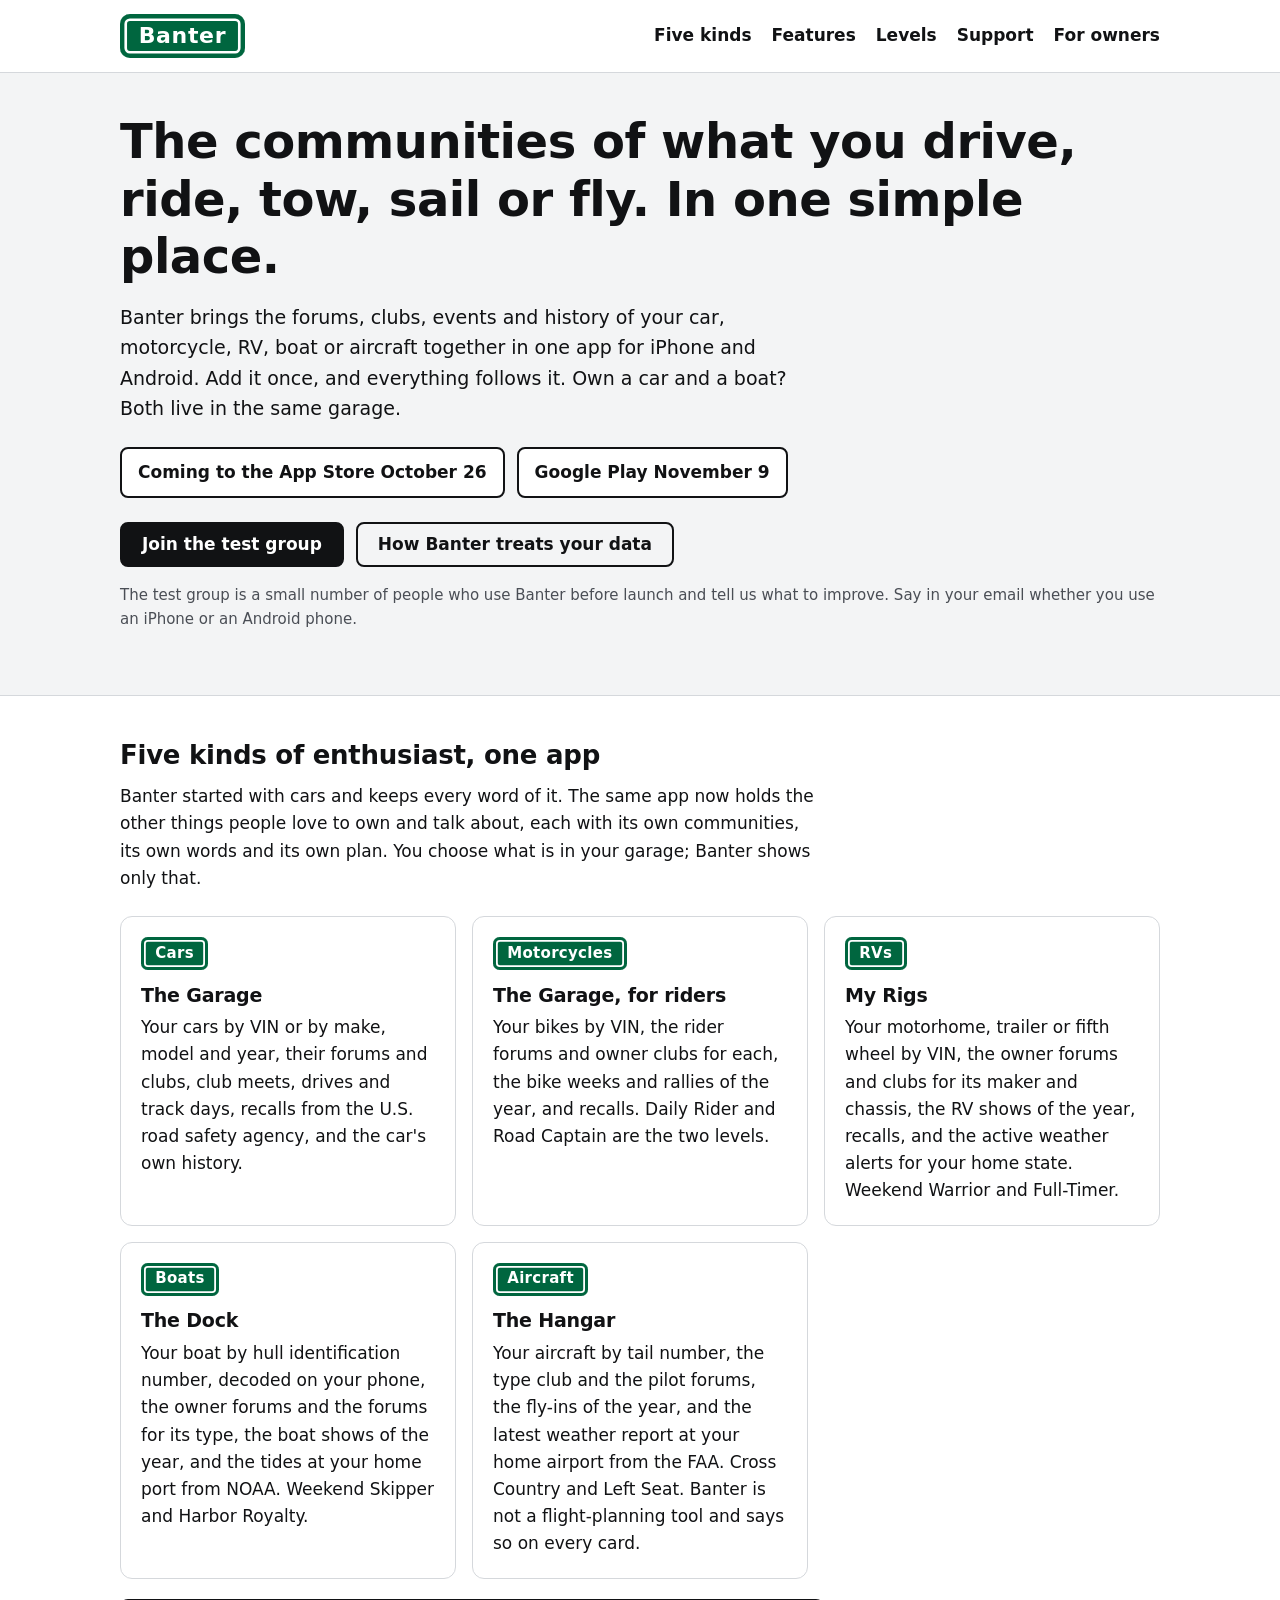
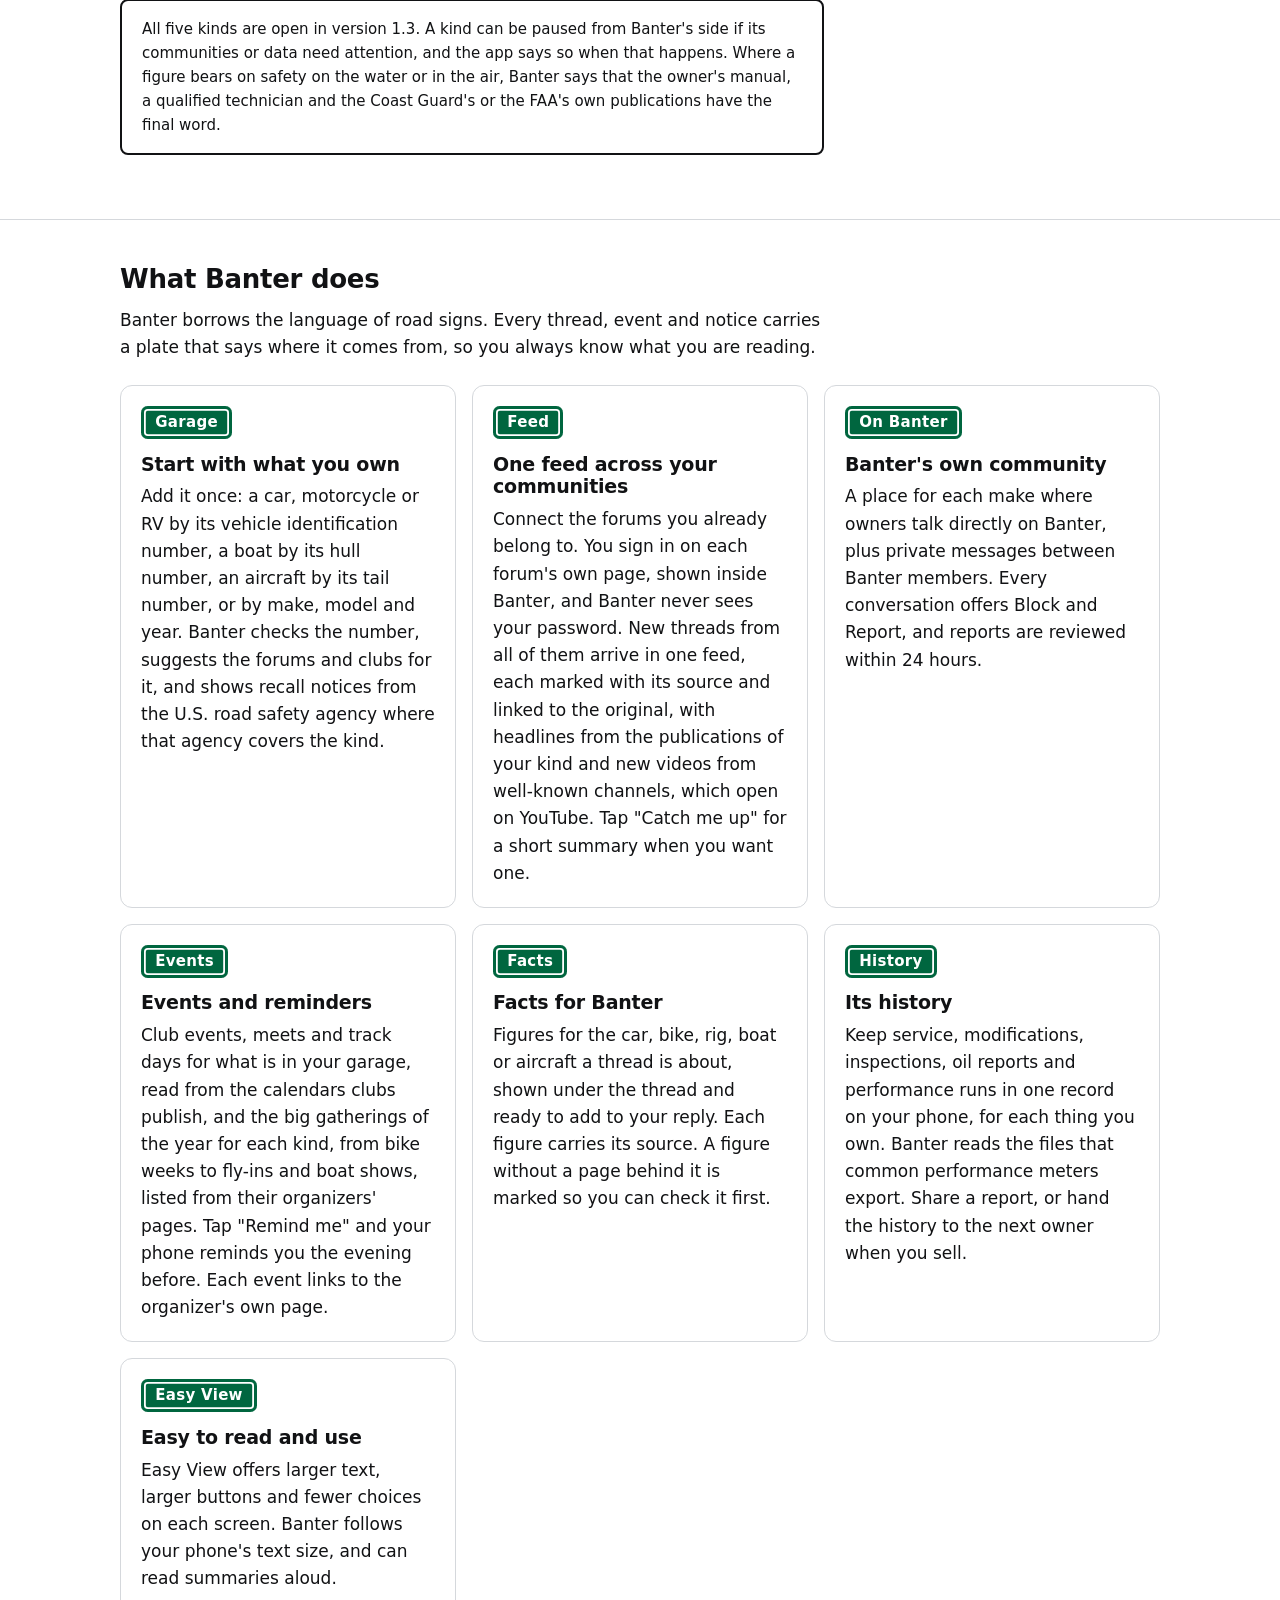
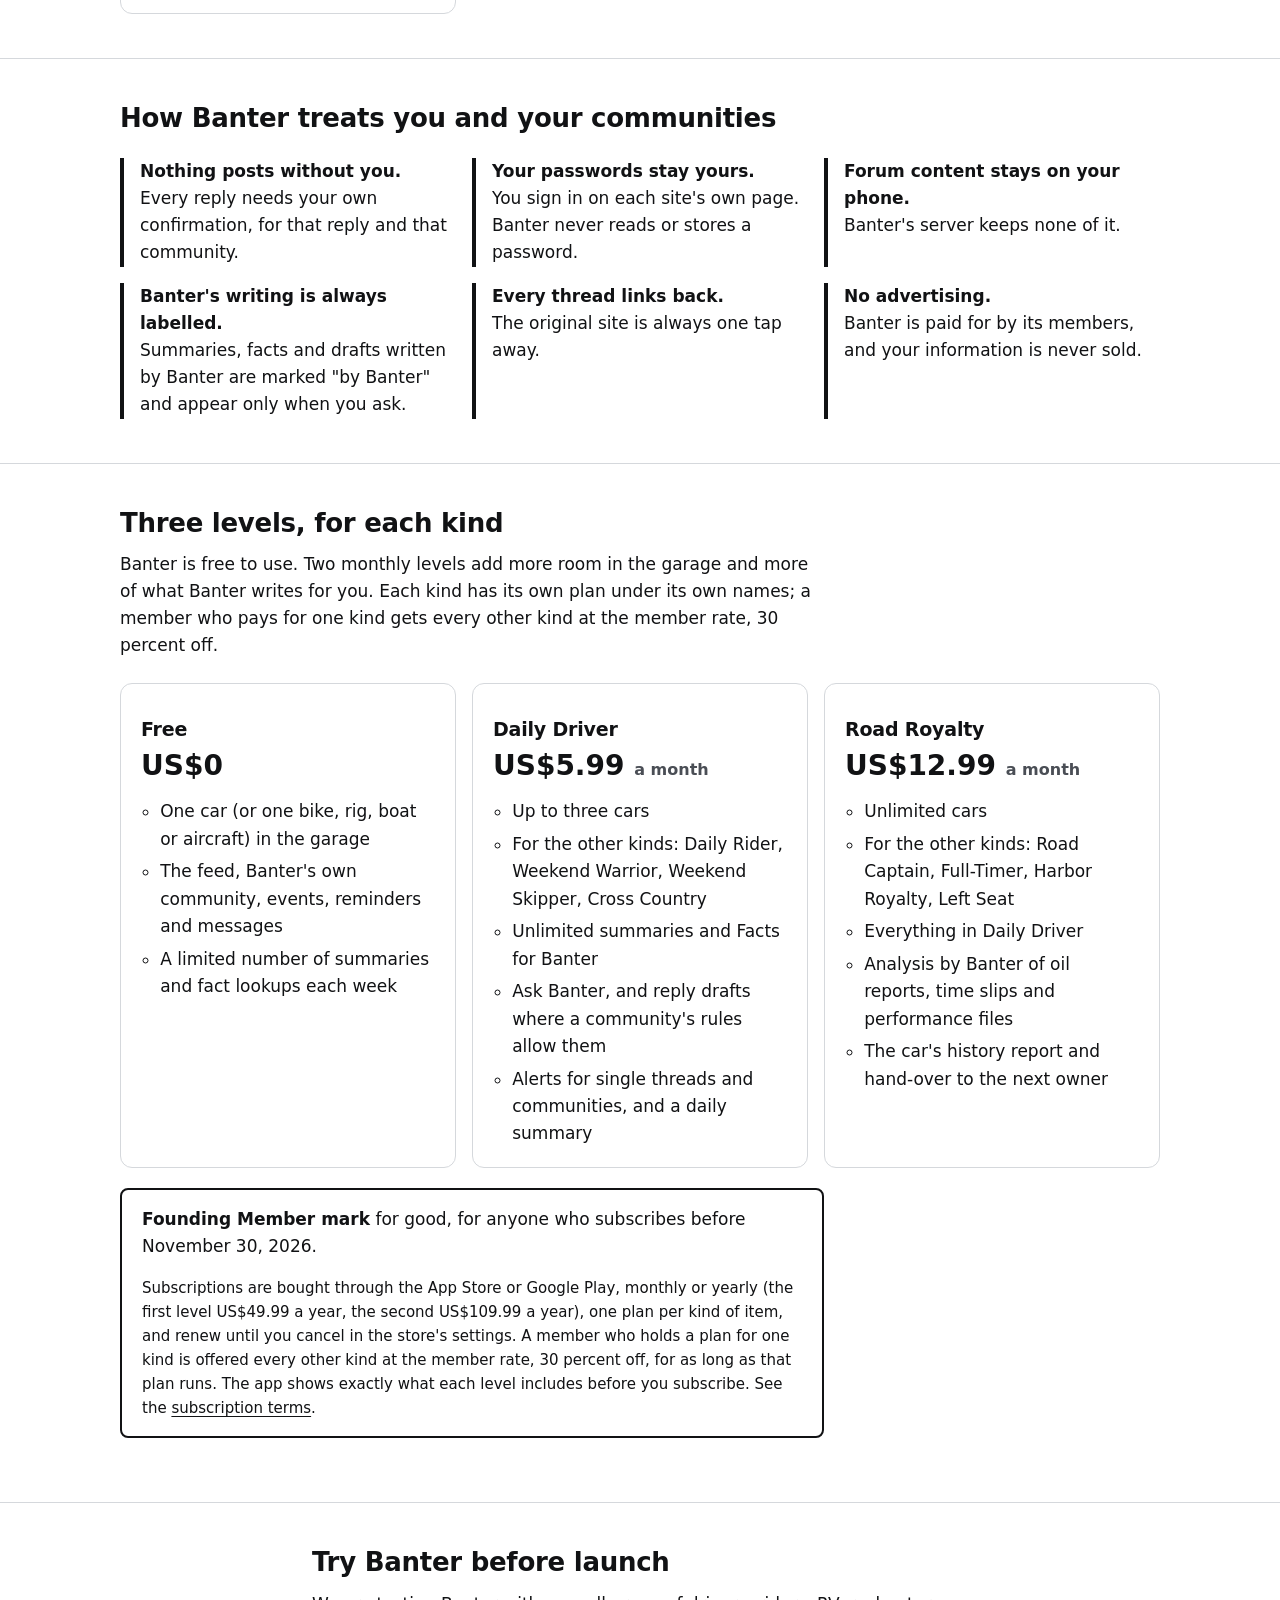
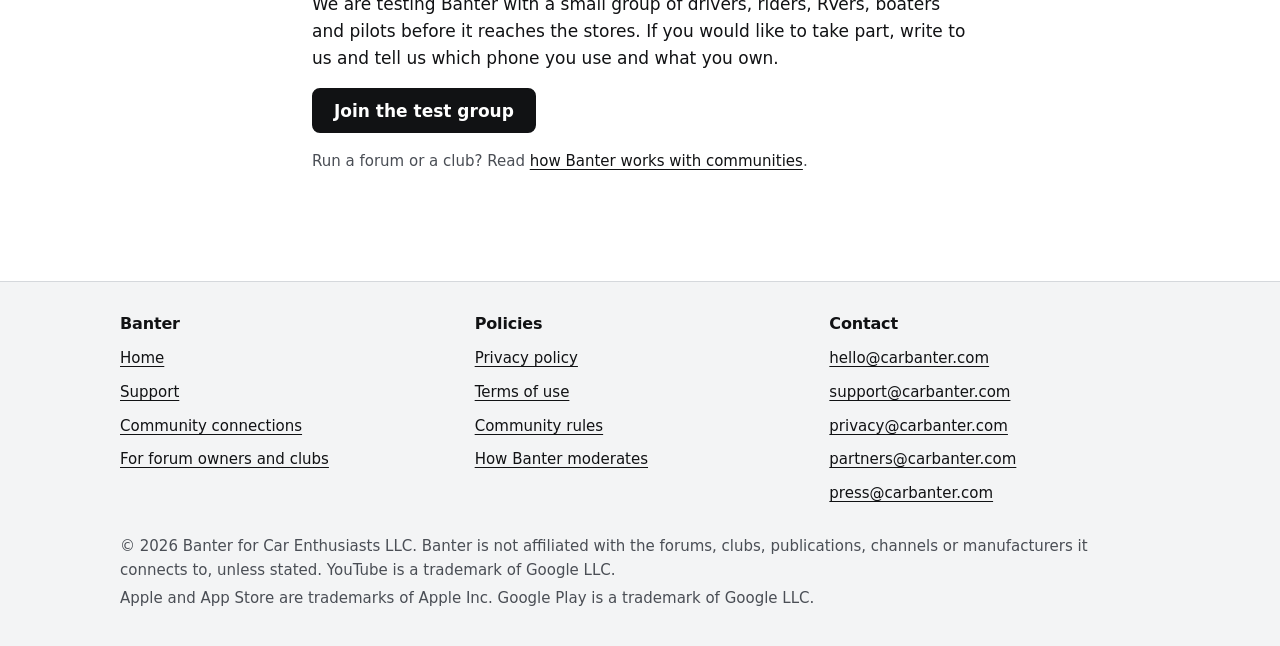
==== commit ca673281: "Version 1.3: all five kinds are open (Patrick, October 21, 2026) Co-Authored-By: Claude Fable 5.1 <n" ====
--- a/index.html
+++ b/index.html
@@ -84,7 +84,7 @@
           </li>
         </ul>
         <div class="note">
-          <p class="small">The kinds open one at a time, as each one's communities and products are ready. Today Banter holds cars; the others follow. Where a figure bears on safety on the water or in the air, Banter says that the owner's manual, a qualified technician and the Coast Guard's or the FAA's own publications have the final word.</p>
+          <p class="small">All five kinds are open in version 1.3. A kind can be paused from Banter's side if its communities or data need attention, and the app says so when that happens. Where a figure bears on safety on the water or in the air, Banter says that the owner's manual, a qualified technician and the Coast Guard's or the FAA's own publications have the final word.</p>
         </div>
       </div>
     </section>
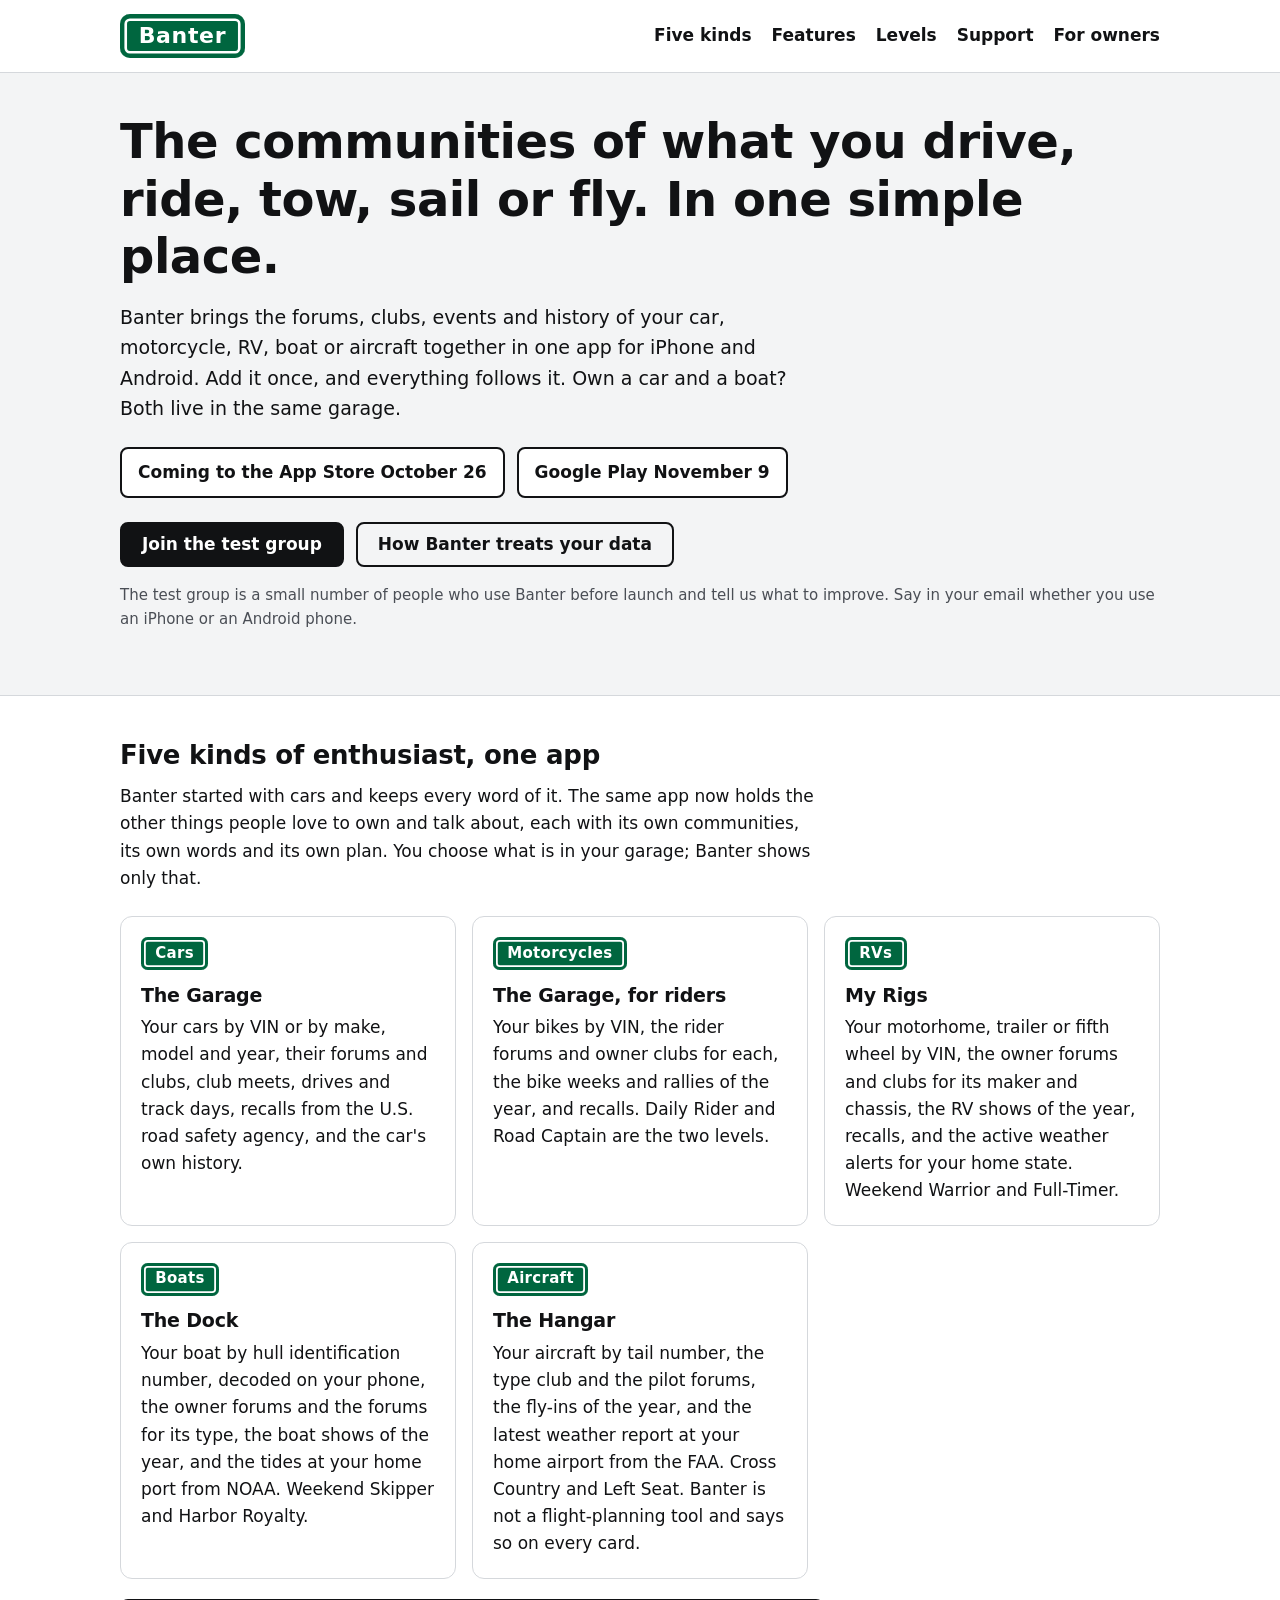
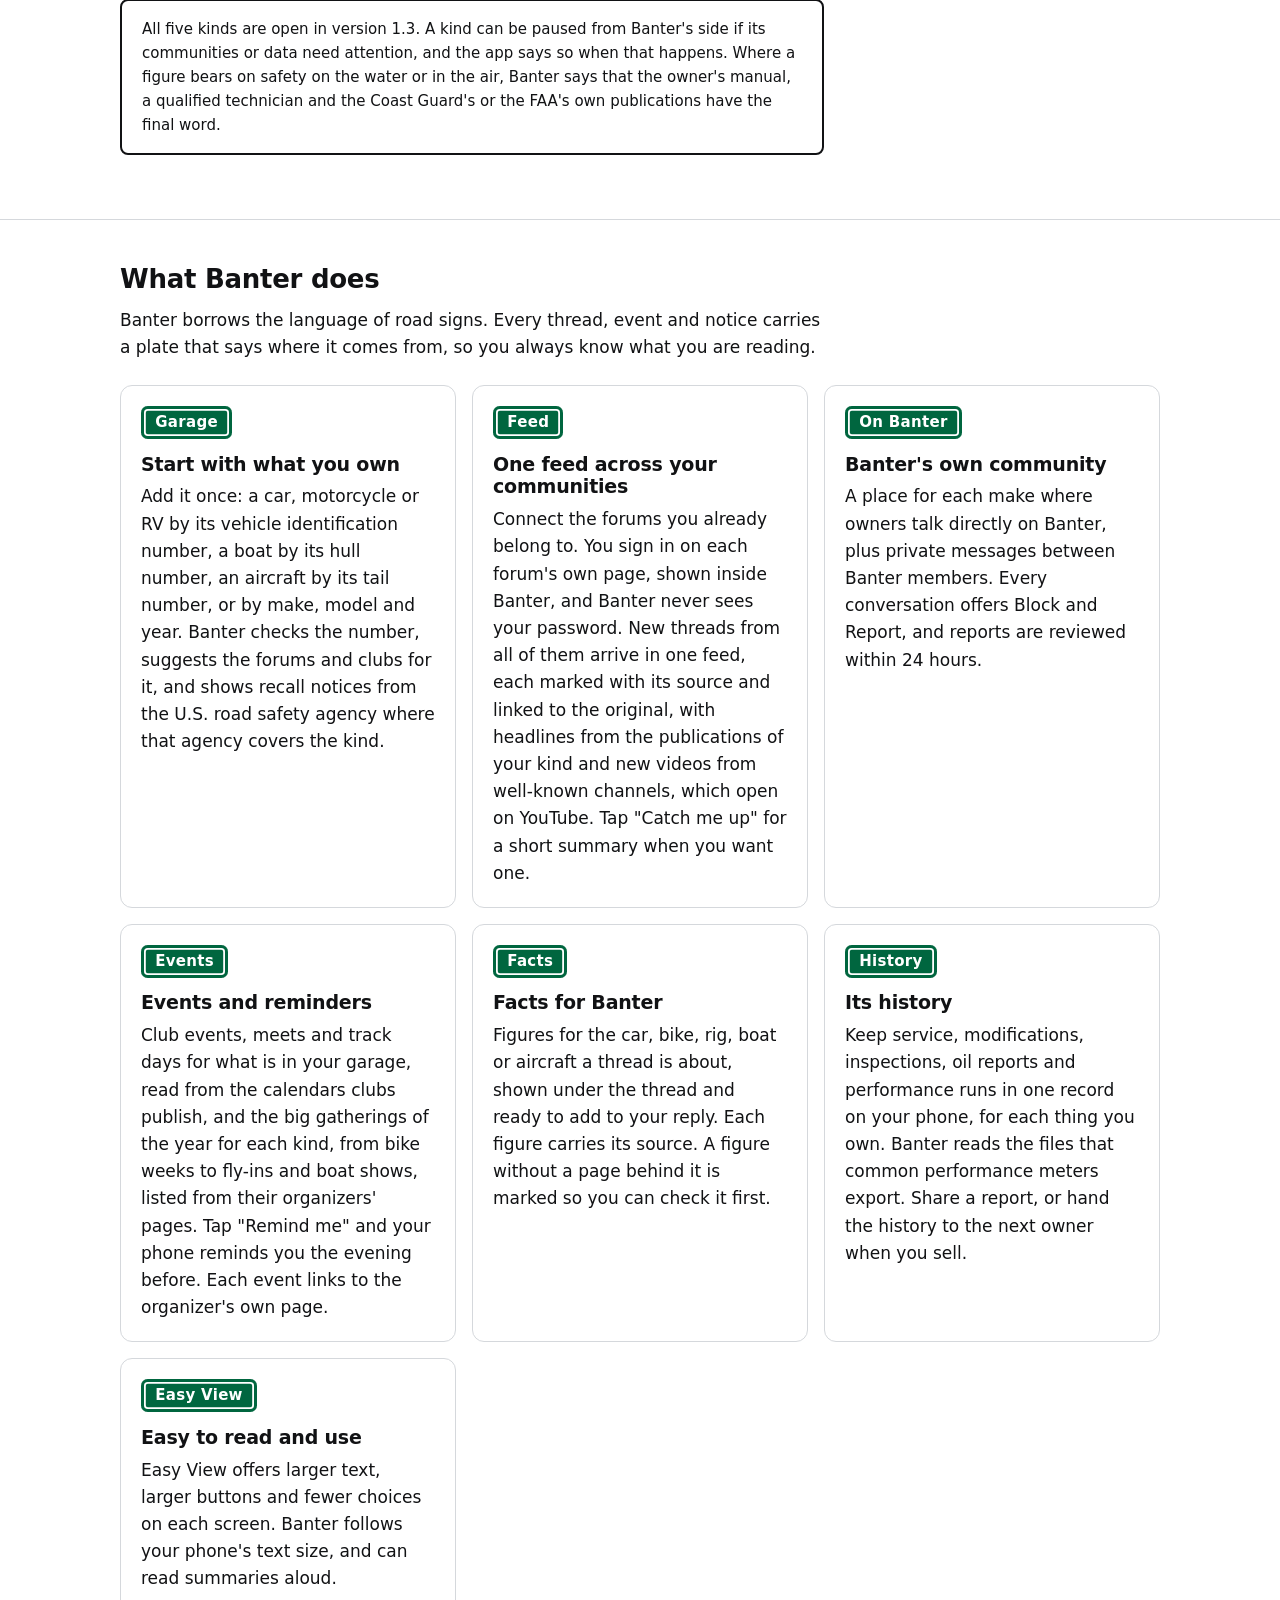
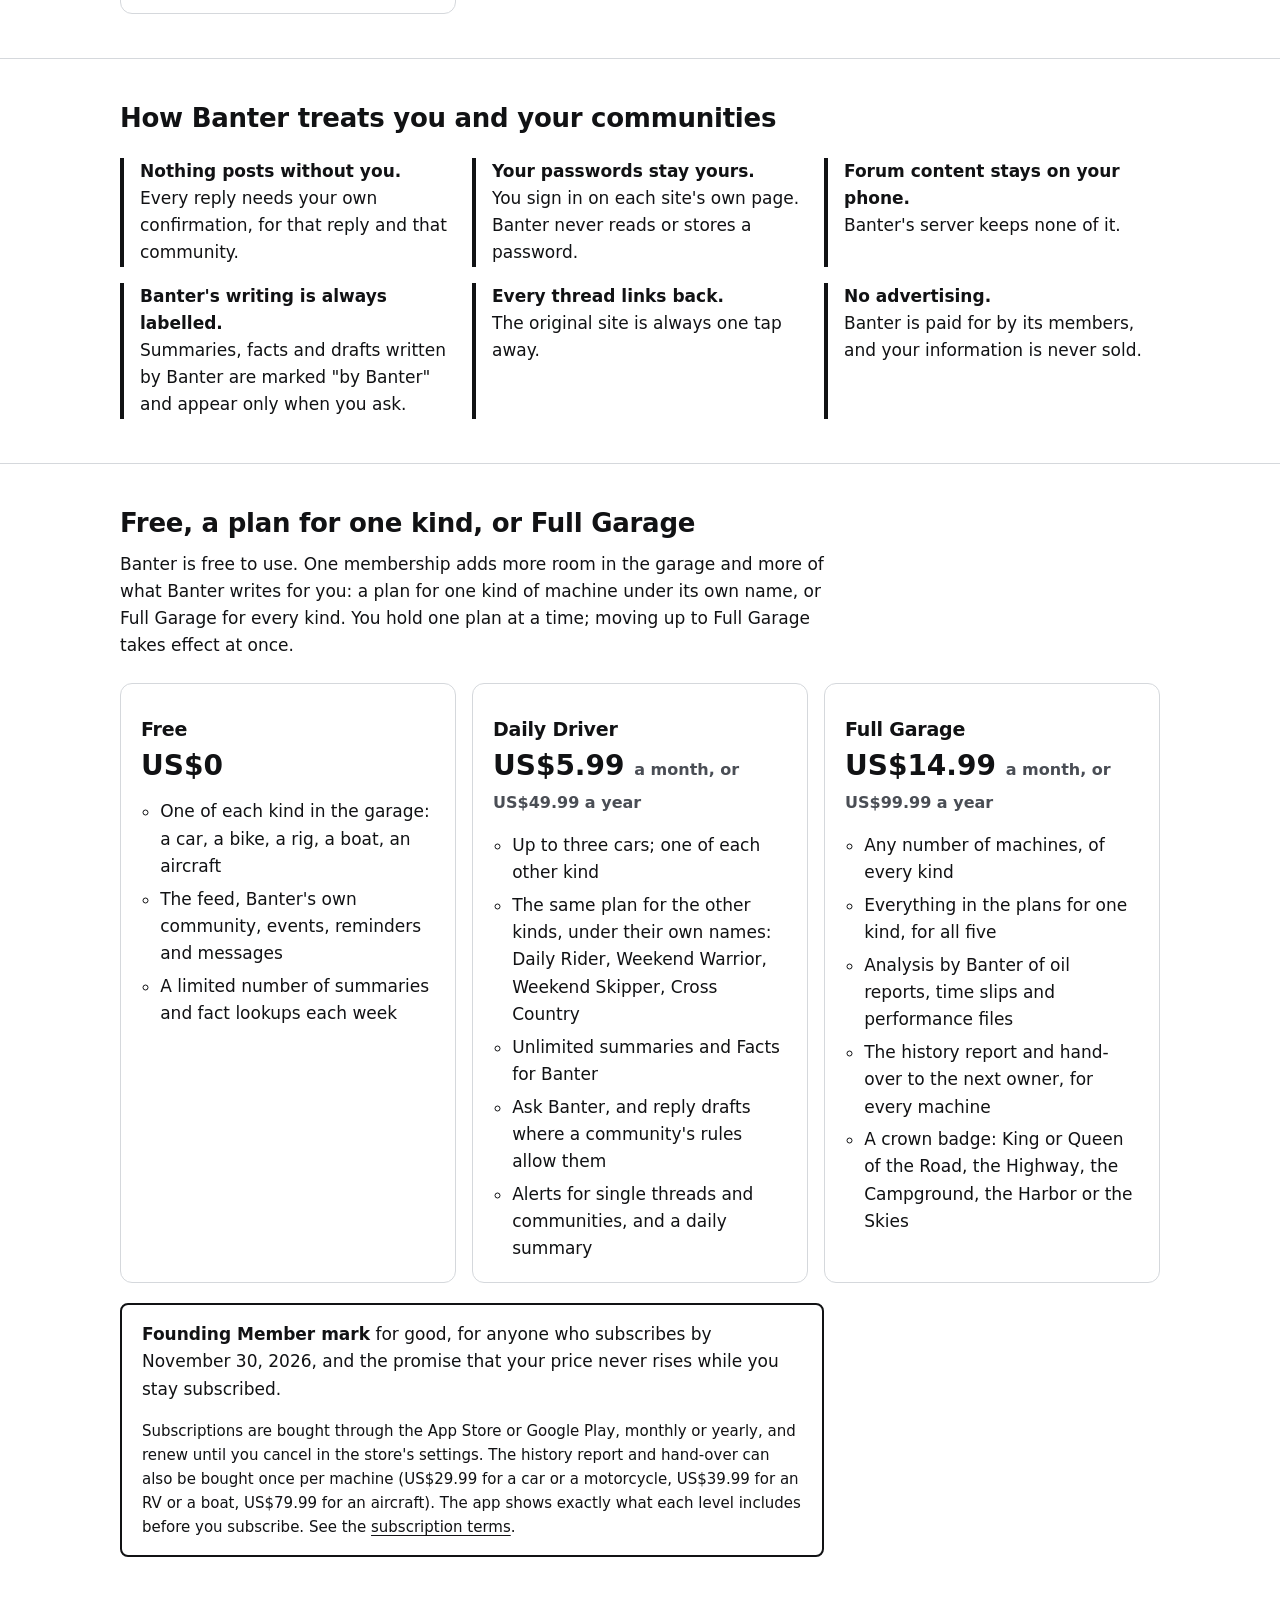
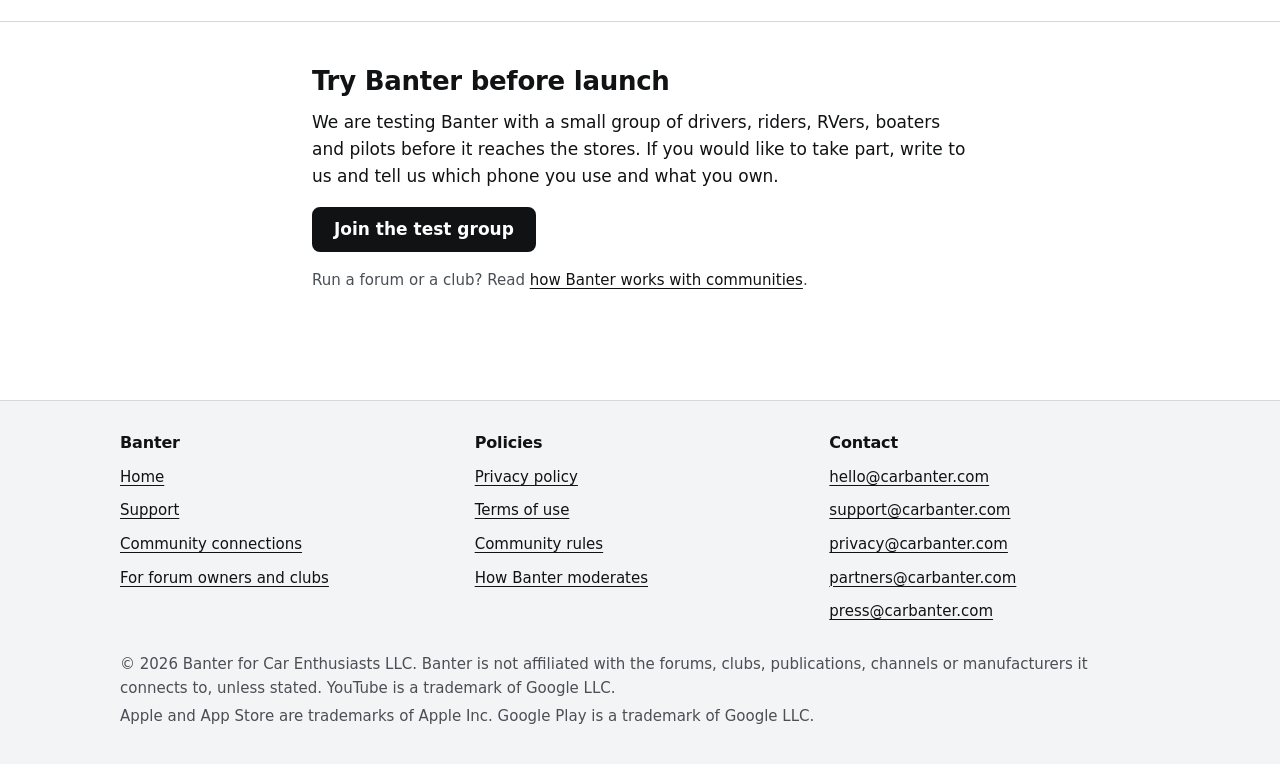
==== commit e2300f85: "Version 1.4: one membership with two levels (a plan for one kind, Full Garage), the history report p" ====
--- a/index.html
+++ b/index.html
@@ -152,45 +152,45 @@
     <section class="section" id="levels" aria-labelledby="levels-title">
       <div class="wrap">
         <div class="intro">
-          <h2 id="levels-title">Three levels, for each kind</h2>
-          <p>Banter is free to use. Two monthly levels add more room in the garage and more of what Banter writes for you. Each kind has its own plan under its own names; a member who pays for one kind gets every other kind at the member rate, 30 percent off.</p>
+          <h2 id="levels-title">Free, a plan for one kind, or Full Garage</h2>
+          <p>Banter is free to use. One membership adds more room in the garage and more of what Banter writes for you: a plan for one kind of machine under its own name, or Full Garage for every kind. You hold one plan at a time; moving up to Full Garage takes effect at once.</p>
         </div>
         <ul class="cards">
           <li class="card">
             <h3>Free</h3>
             <p class="price">US$0</p>
             <ul>
-              <li>One car (or one bike, rig, boat or aircraft) in the garage</li>
+              <li>One of each kind in the garage: a car, a bike, a rig, a boat, an aircraft</li>
               <li>The feed, Banter's own community, events, reminders and messages</li>
               <li>A limited number of summaries and fact lookups each week</li>
             </ul>
           </li>
           <li class="card">
             <h3>Daily Driver</h3>
-            <p class="price">US$5.99 <span>a month</span></p>
+            <p class="price">US$5.99 <span>a month, or US$49.99 a year</span></p>
             <ul>
-              <li>Up to three cars</li>
-              <li>For the other kinds: Daily Rider, Weekend Warrior, Weekend Skipper, Cross Country</li>
+              <li>Up to three cars; one of each other kind</li>
+              <li>The same plan for the other kinds, under their own names: Daily Rider, Weekend Warrior, Weekend Skipper, Cross Country</li>
               <li>Unlimited summaries and Facts for Banter</li>
               <li>Ask Banter, and reply drafts where a community's rules allow them</li>
               <li>Alerts for single threads and communities, and a daily summary</li>
             </ul>
           </li>
           <li class="card">
-            <h3>Road Royalty</h3>
-            <p class="price">US$12.99 <span>a month</span></p>
+            <h3>Full Garage</h3>
+            <p class="price">US$14.99 <span>a month, or US$99.99 a year</span></p>
             <ul>
-              <li>Unlimited cars</li>
-              <li>For the other kinds: Road Captain, Full-Timer, Harbor Royalty, Left Seat</li>
-              <li>Everything in Daily Driver</li>
+              <li>Any number of machines, of every kind</li>
+              <li>Everything in the plans for one kind, for all five</li>
               <li>Analysis by Banter of oil reports, time slips and performance files</li>
-              <li>The car's history report and hand-over to the next owner</li>
+              <li>The history report and hand-over to the next owner, for every machine</li>
+              <li>A crown badge: King or Queen of the Road, the Highway, the Campground, the Harbor or the Skies</li>
             </ul>
           </li>
         </ul>
         <div class="note">
-          <p><strong>Founding Member mark</strong> for good, for anyone who subscribes before November 30, 2026.</p>
-          <p class="small">Subscriptions are bought through the App Store or Google Play, monthly or yearly (the first level US$49.99 a year, the second US$109.99 a year), one plan per kind of item, and renew until you cancel in the store's settings. A member who holds a plan for one kind is offered every other kind at the member rate, 30 percent off, for as long as that plan runs. The app shows exactly what each level includes before you subscribe. See the <a href="terms.html#subscriptions">subscription terms</a>.</p>
+          <p><strong>Founding Member mark</strong> for good, for anyone who subscribes by November 30, 2026, and the promise that your price never rises while you stay subscribed.</p>
+          <p class="small">Subscriptions are bought through the App Store or Google Play, monthly or yearly, and renew until you cancel in the store's settings. The history report and hand-over can also be bought once per machine (US$29.99 for a car or a motorcycle, US$39.99 for an RV or a boat, US$79.99 for an aircraft). The app shows exactly what each level includes before you subscribe. See the <a href="terms.html#subscriptions">subscription terms</a>.</p>
         </div>
       </div>
     </section>
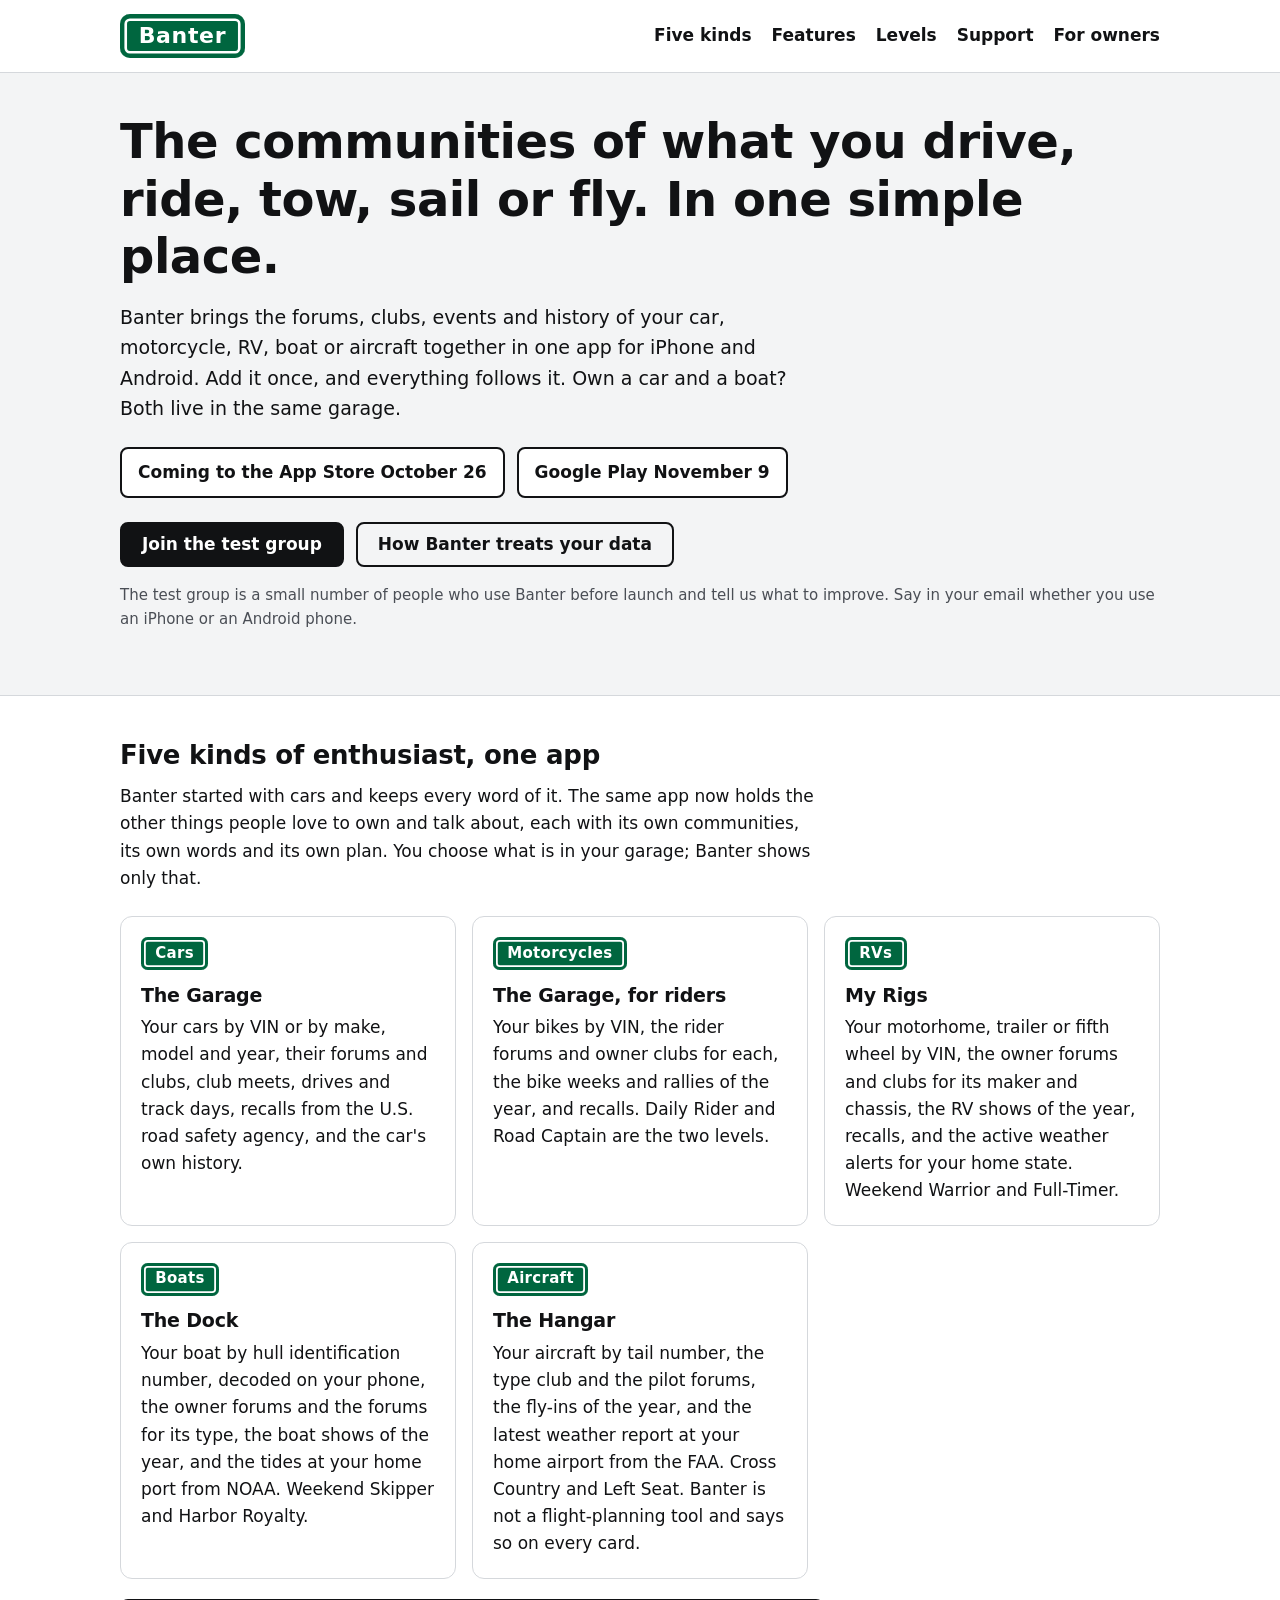
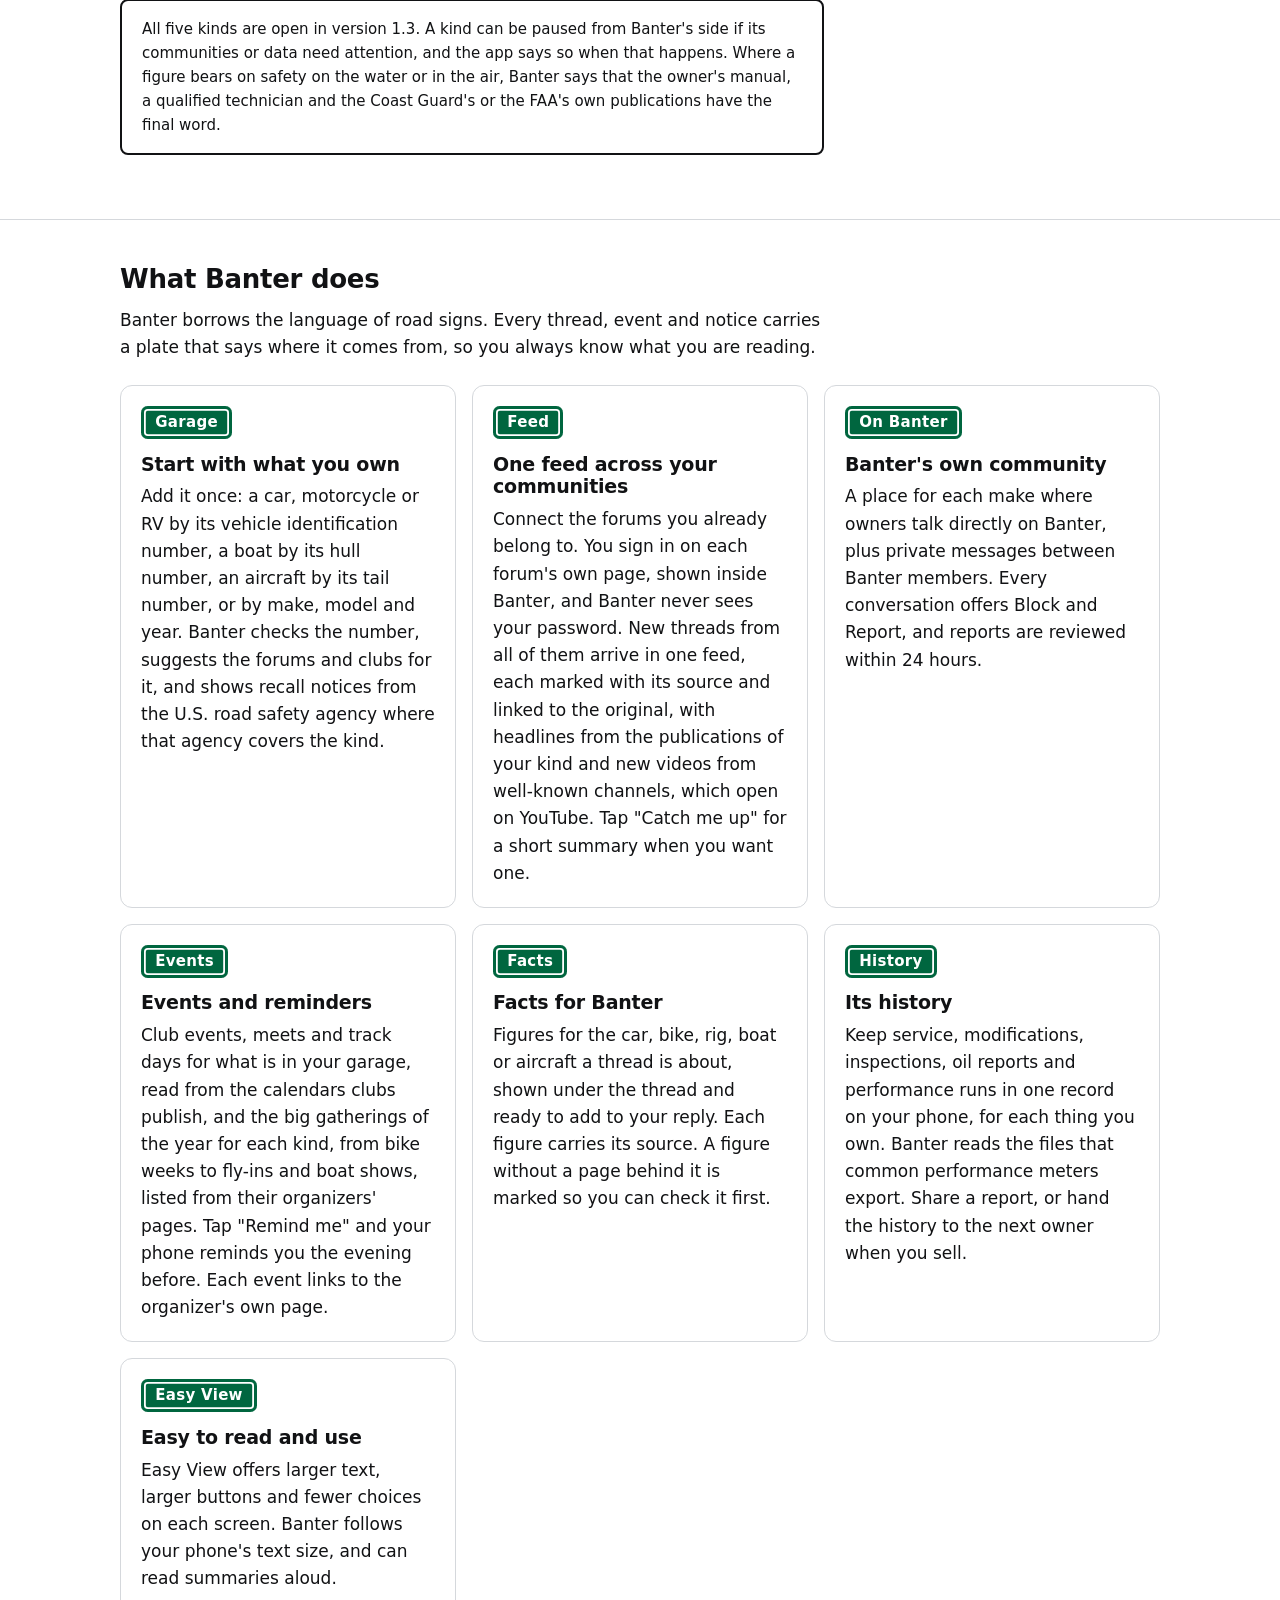
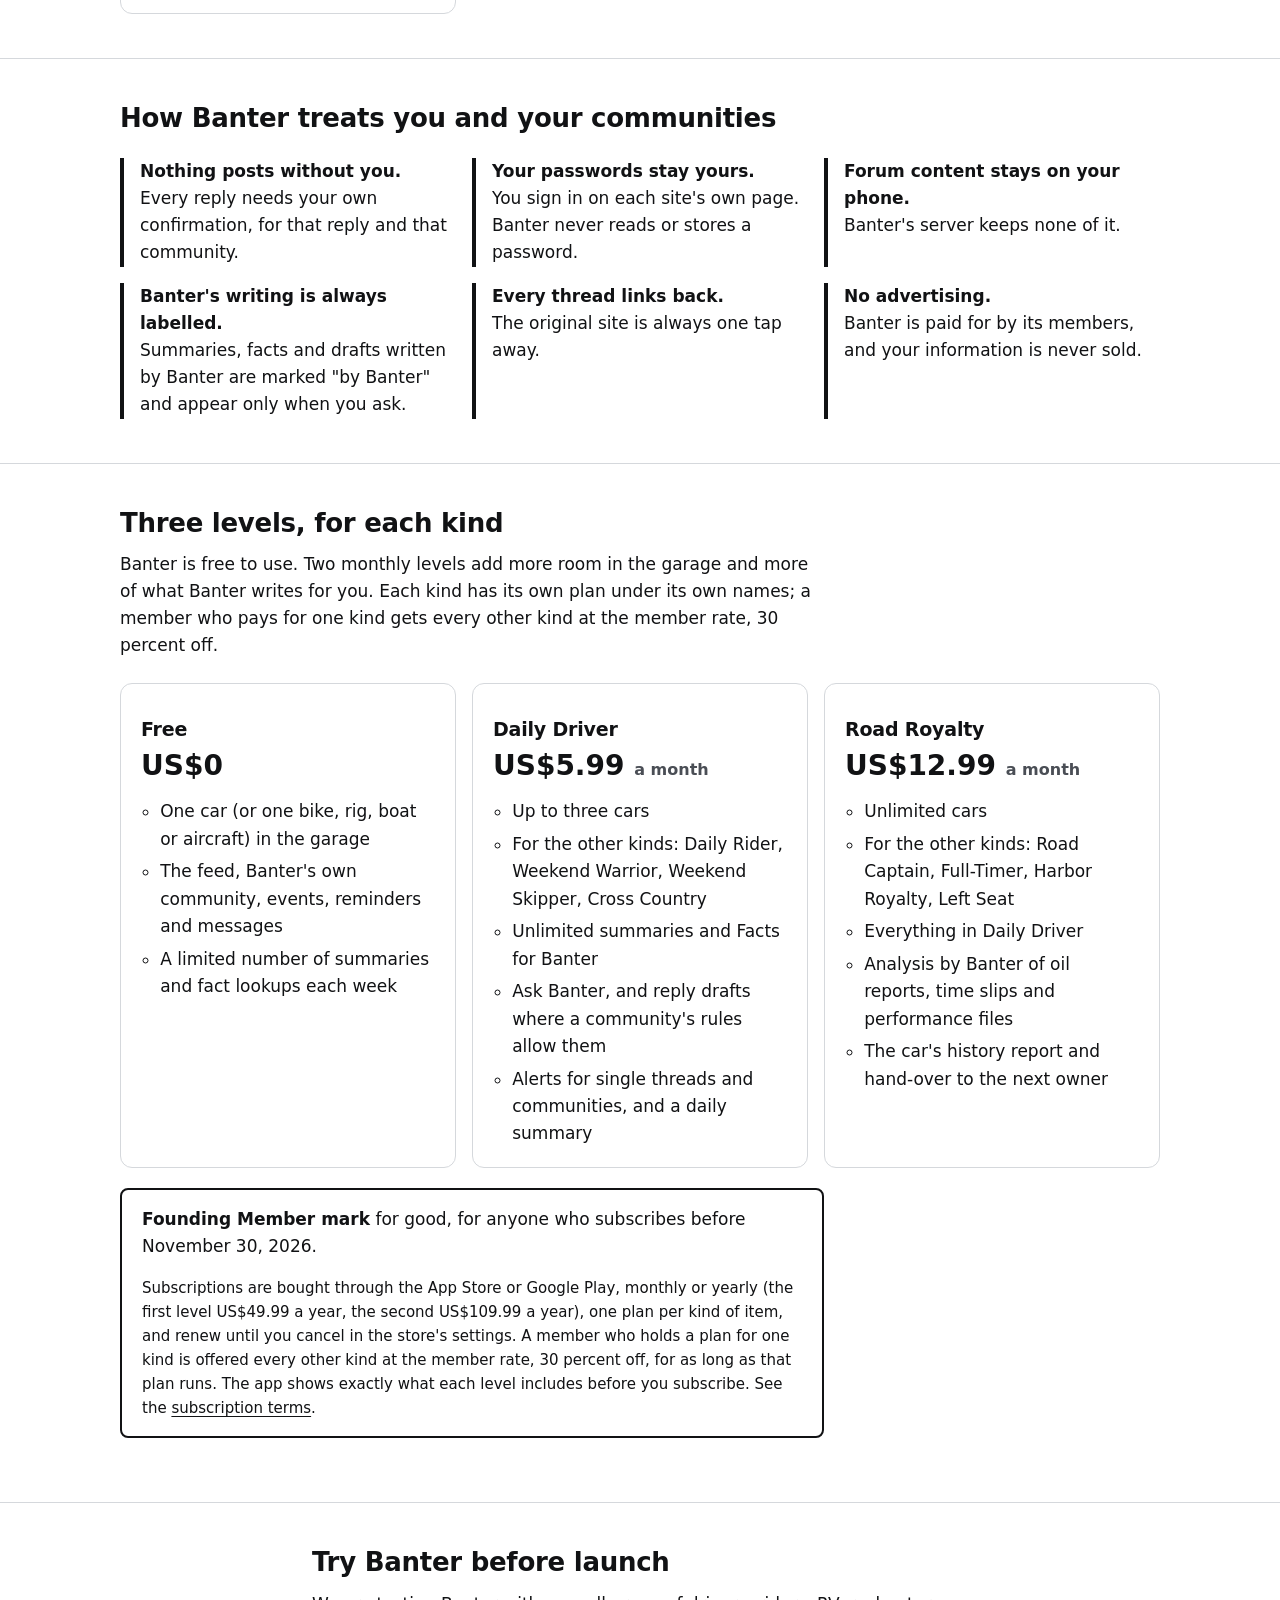
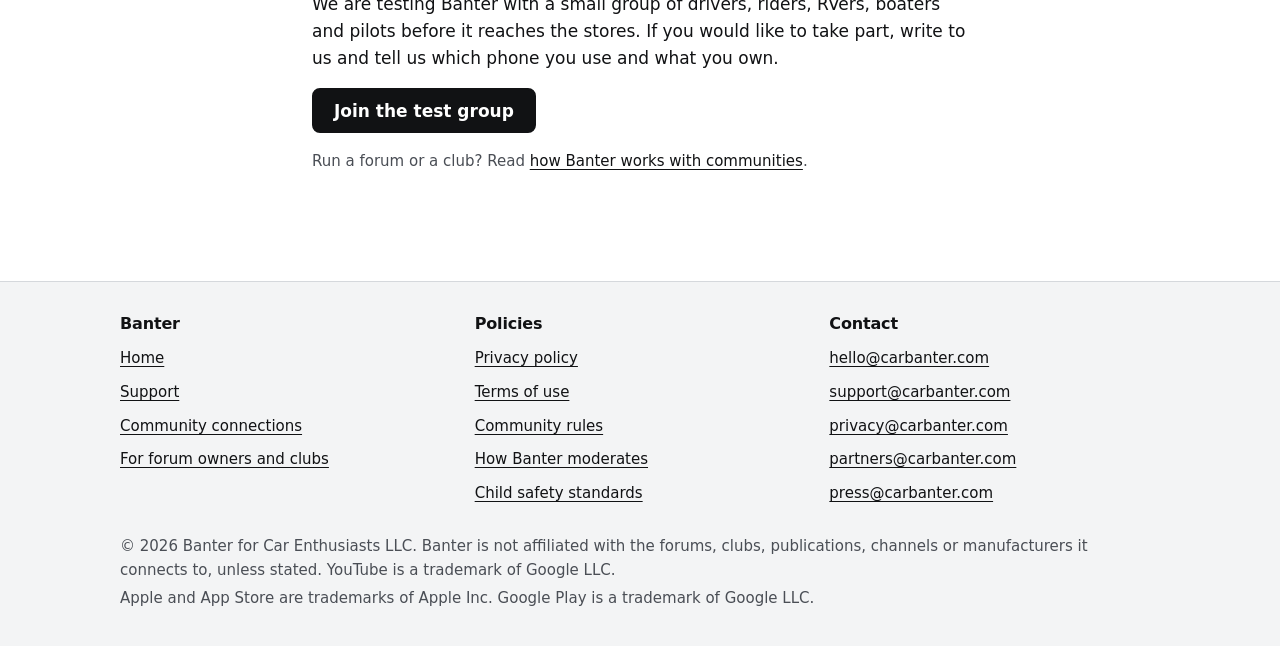
==== commit ad5ad714: "Add child safety standards page for Google Play's CSAE declaration New page child-safety.html: publi" ====
--- a/index.html
+++ b/index.html
@@ -152,45 +152,45 @@
     <section class="section" id="levels" aria-labelledby="levels-title">
       <div class="wrap">
         <div class="intro">
-          <h2 id="levels-title">Free, a plan for one kind, or Full Garage</h2>
-          <p>Banter is free to use. One membership adds more room in the garage and more of what Banter writes for you: a plan for one kind of machine under its own name, or Full Garage for every kind. You hold one plan at a time; moving up to Full Garage takes effect at once.</p>
+          <h2 id="levels-title">Three levels, for each kind</h2>
+          <p>Banter is free to use. Two monthly levels add more room in the garage and more of what Banter writes for you. Each kind has its own plan under its own names; a member who pays for one kind gets every other kind at the member rate, 30 percent off.</p>
         </div>
         <ul class="cards">
           <li class="card">
             <h3>Free</h3>
             <p class="price">US$0</p>
             <ul>
-              <li>One of each kind in the garage: a car, a bike, a rig, a boat, an aircraft</li>
+              <li>One car (or one bike, rig, boat or aircraft) in the garage</li>
               <li>The feed, Banter's own community, events, reminders and messages</li>
               <li>A limited number of summaries and fact lookups each week</li>
             </ul>
           </li>
           <li class="card">
             <h3>Daily Driver</h3>
-            <p class="price">US$5.99 <span>a month, or US$49.99 a year</span></p>
+            <p class="price">US$5.99 <span>a month</span></p>
             <ul>
-              <li>Up to three cars; one of each other kind</li>
-              <li>The same plan for the other kinds, under their own names: Daily Rider, Weekend Warrior, Weekend Skipper, Cross Country</li>
+              <li>Up to three cars</li>
+              <li>For the other kinds: Daily Rider, Weekend Warrior, Weekend Skipper, Cross Country</li>
               <li>Unlimited summaries and Facts for Banter</li>
               <li>Ask Banter, and reply drafts where a community's rules allow them</li>
               <li>Alerts for single threads and communities, and a daily summary</li>
             </ul>
           </li>
           <li class="card">
-            <h3>Full Garage</h3>
-            <p class="price">US$14.99 <span>a month, or US$99.99 a year</span></p>
+            <h3>Road Royalty</h3>
+            <p class="price">US$12.99 <span>a month</span></p>
             <ul>
-              <li>Any number of machines, of every kind</li>
-              <li>Everything in the plans for one kind, for all five</li>
+              <li>Unlimited cars</li>
+              <li>For the other kinds: Road Captain, Full-Timer, Harbor Royalty, Left Seat</li>
+              <li>Everything in Daily Driver</li>
               <li>Analysis by Banter of oil reports, time slips and performance files</li>
-              <li>The history report and hand-over to the next owner, for every machine</li>
-              <li>A crown badge: King or Queen of the Road, the Highway, the Campground, the Harbor or the Skies</li>
+              <li>The car's history report and hand-over to the next owner</li>
             </ul>
           </li>
         </ul>
         <div class="note">
-          <p><strong>Founding Member mark</strong> for good, for anyone who subscribes by November 30, 2026, and the promise that your price never rises while you stay subscribed.</p>
-          <p class="small">Subscriptions are bought through the App Store or Google Play, monthly or yearly, and renew until you cancel in the store's settings. The history report and hand-over can also be bought once per machine (US$29.99 for a car or a motorcycle, US$39.99 for an RV or a boat, US$79.99 for an aircraft). The app shows exactly what each level includes before you subscribe. See the <a href="terms.html#subscriptions">subscription terms</a>.</p>
+          <p><strong>Founding Member mark</strong> for good, for anyone who subscribes before November 30, 2026.</p>
+          <p class="small">Subscriptions are bought through the App Store or Google Play, monthly or yearly (the first level US$49.99 a year, the second US$109.99 a year), one plan per kind of item, and renew until you cancel in the store's settings. A member who holds a plan for one kind is offered every other kind at the member rate, 30 percent off, for as long as that plan runs. The app shows exactly what each level includes before you subscribe. See the <a href="terms.html#subscriptions">subscription terms</a>.</p>
         </div>
       </div>
     </section>
@@ -226,6 +226,7 @@
             <li><a href="terms.html">Terms of use</a></li>
             <li><a href="community.html">Community rules</a></li>
             <li><a href="moderation.html">How Banter moderates</a></li>
+            <li><a href="child-safety.html">Child safety standards</a></li>
           </ul>
         </nav>
         <div>
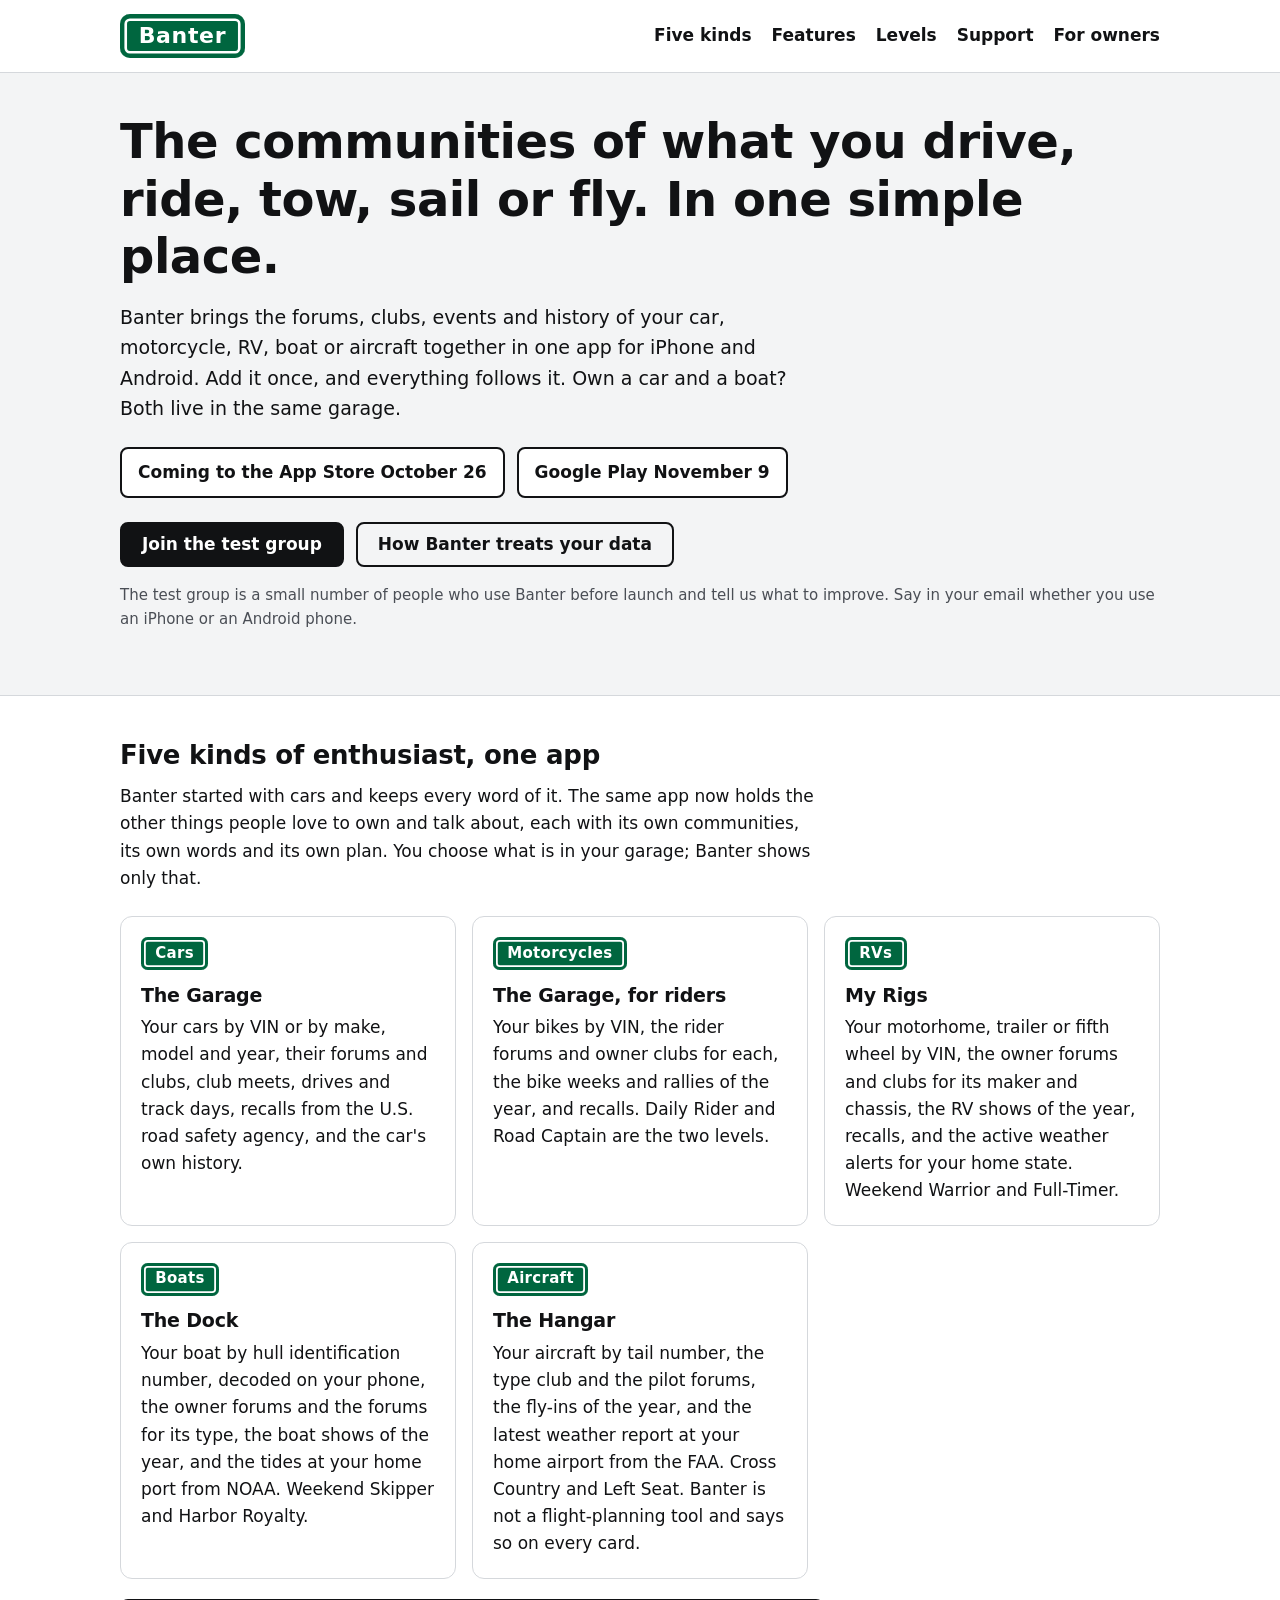
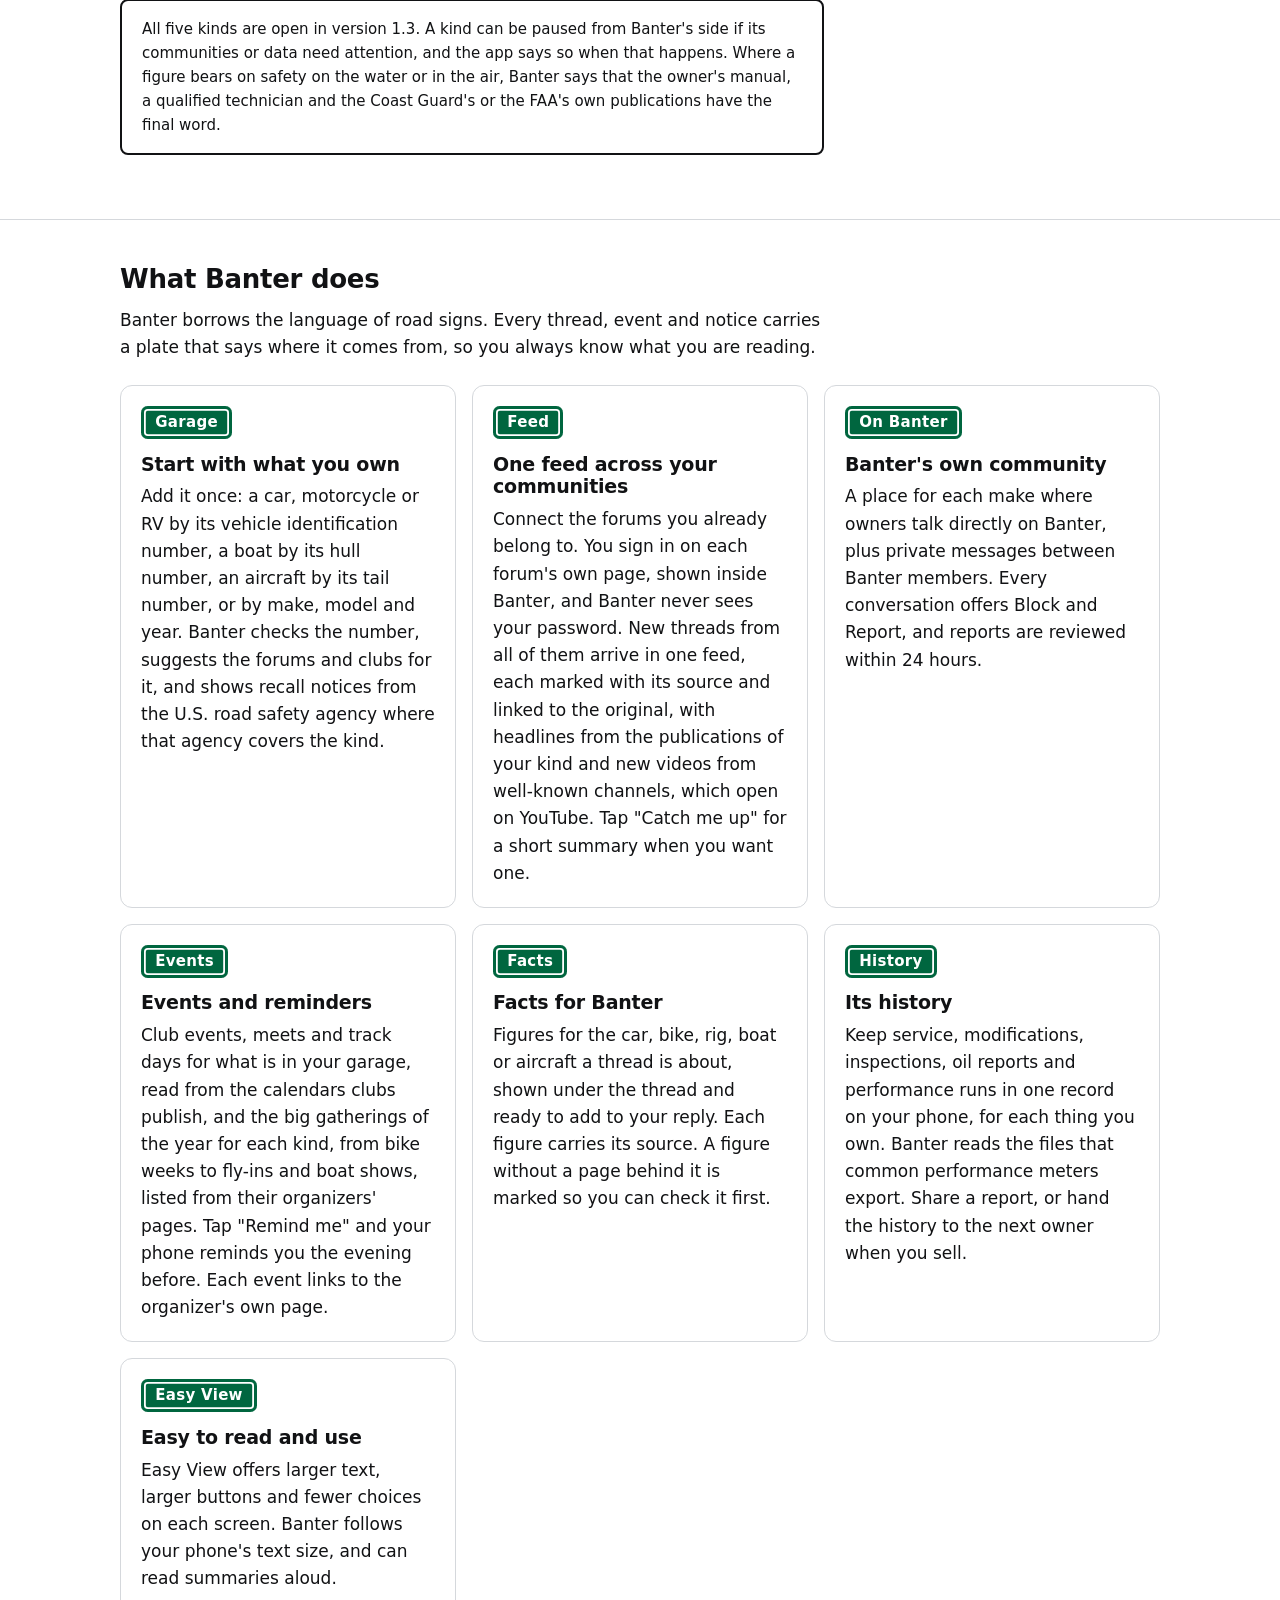
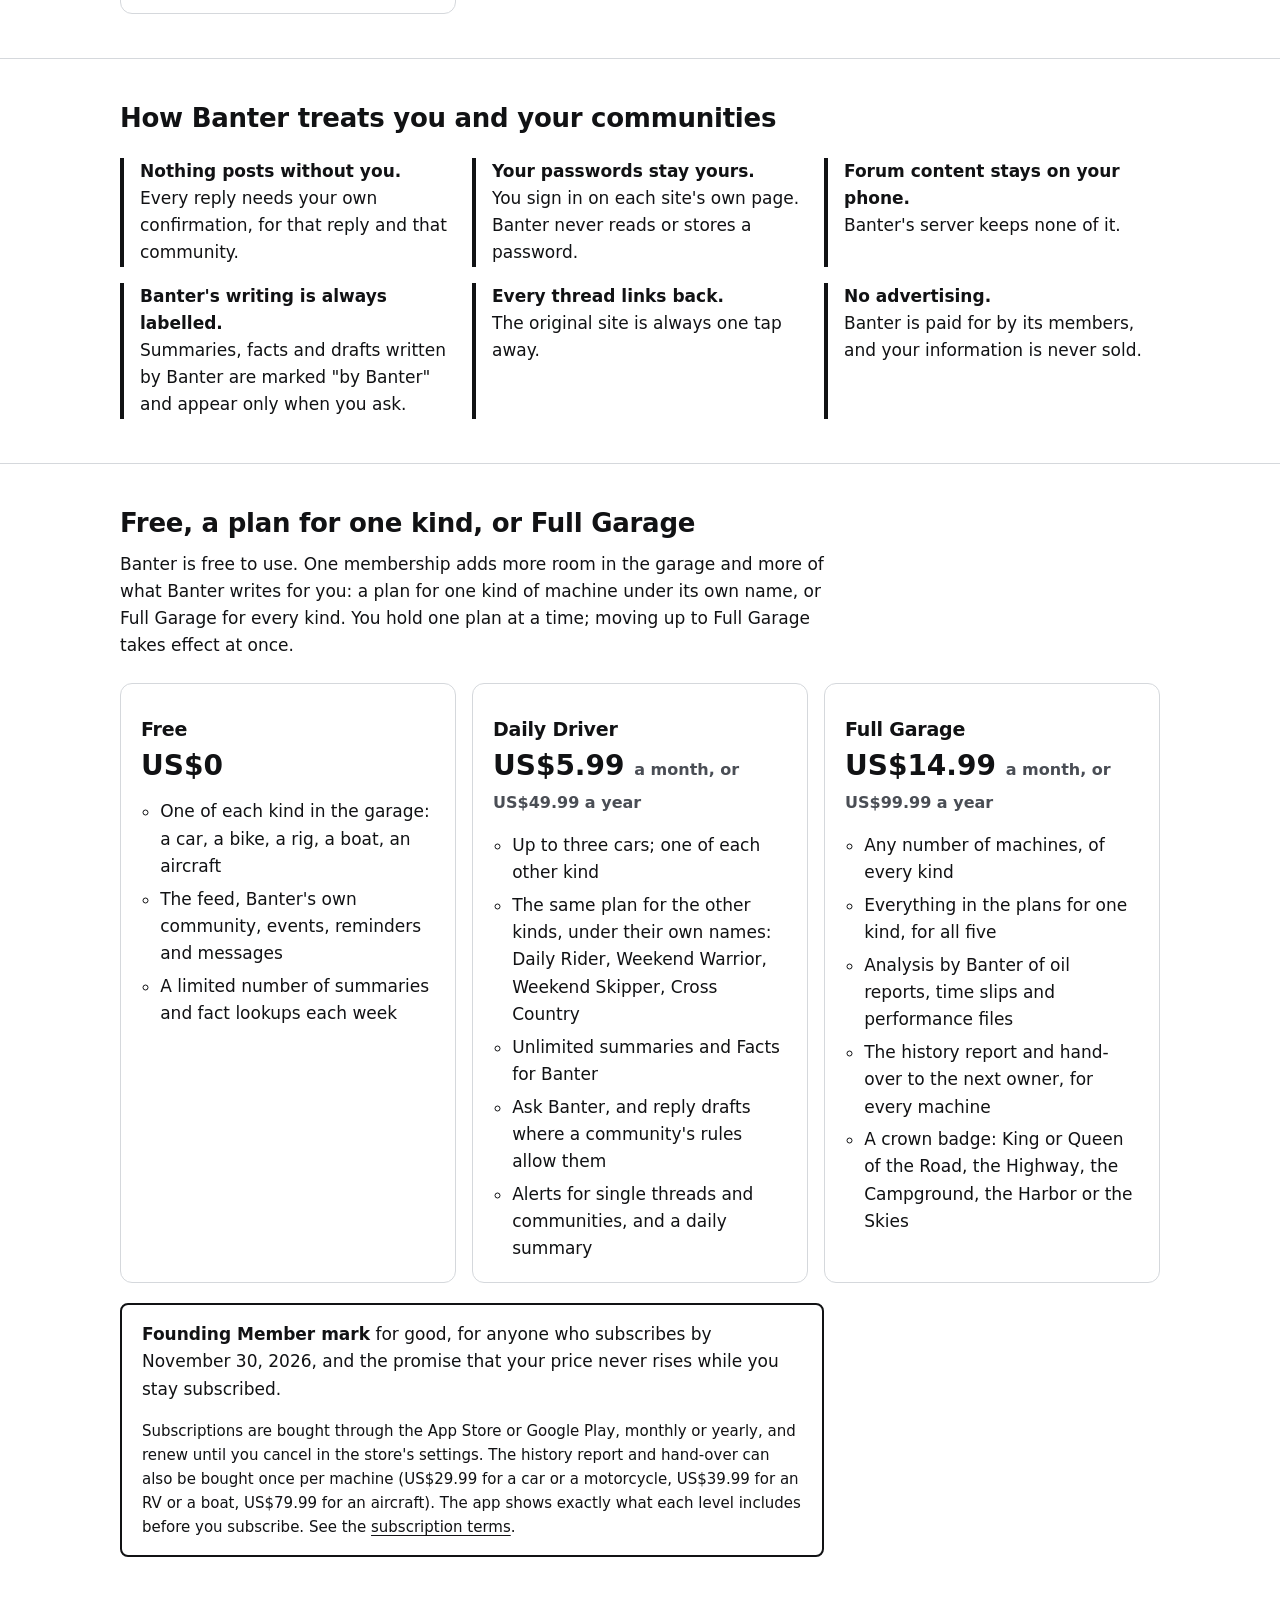
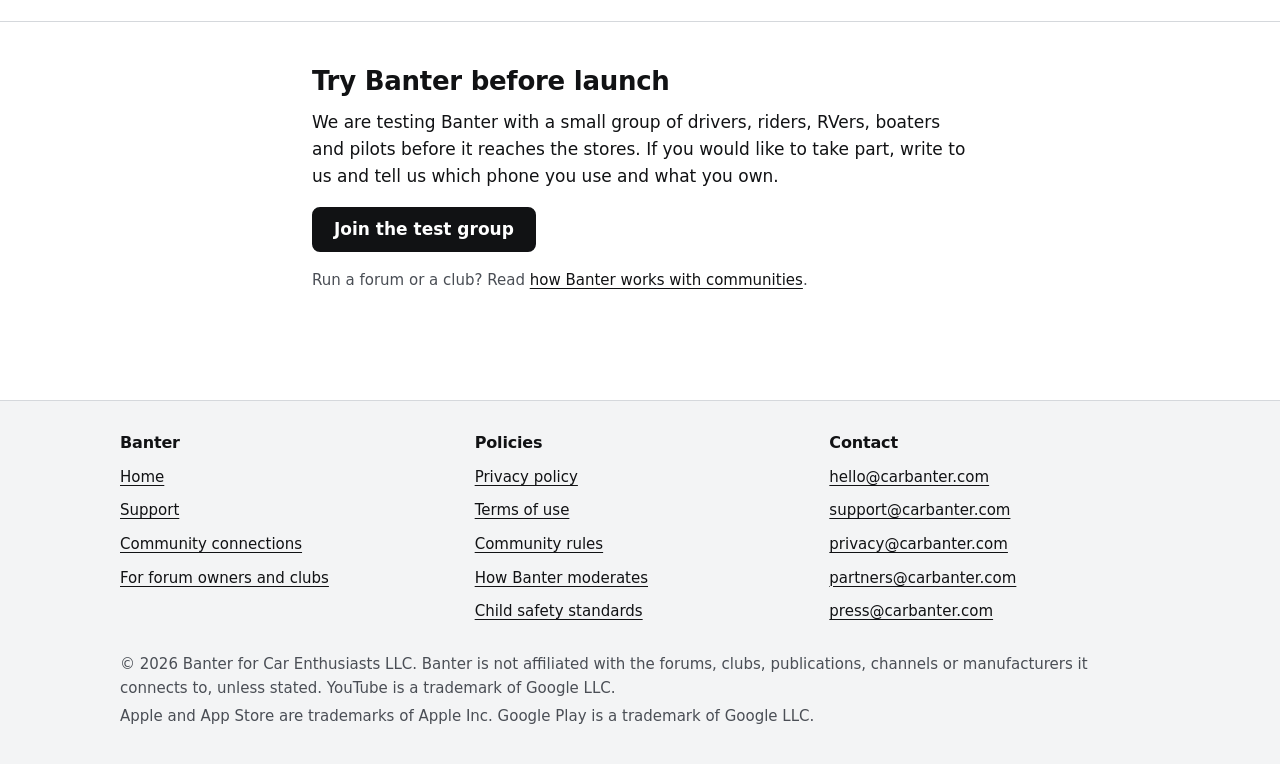
==== commit f292bedb: "Merge remote-tracking branch 'origin/main' into dev/1.4" ====
--- a/index.html
+++ b/index.html
@@ -152,45 +152,45 @@
     <section class="section" id="levels" aria-labelledby="levels-title">
       <div class="wrap">
         <div class="intro">
-          <h2 id="levels-title">Three levels, for each kind</h2>
-          <p>Banter is free to use. Two monthly levels add more room in the garage and more of what Banter writes for you. Each kind has its own plan under its own names; a member who pays for one kind gets every other kind at the member rate, 30 percent off.</p>
+          <h2 id="levels-title">Free, a plan for one kind, or Full Garage</h2>
+          <p>Banter is free to use. One membership adds more room in the garage and more of what Banter writes for you: a plan for one kind of machine under its own name, or Full Garage for every kind. You hold one plan at a time; moving up to Full Garage takes effect at once.</p>
         </div>
         <ul class="cards">
           <li class="card">
             <h3>Free</h3>
             <p class="price">US$0</p>
             <ul>
-              <li>One car (or one bike, rig, boat or aircraft) in the garage</li>
+              <li>One of each kind in the garage: a car, a bike, a rig, a boat, an aircraft</li>
               <li>The feed, Banter's own community, events, reminders and messages</li>
               <li>A limited number of summaries and fact lookups each week</li>
             </ul>
           </li>
           <li class="card">
             <h3>Daily Driver</h3>
-            <p class="price">US$5.99 <span>a month</span></p>
+            <p class="price">US$5.99 <span>a month, or US$49.99 a year</span></p>
             <ul>
-              <li>Up to three cars</li>
-              <li>For the other kinds: Daily Rider, Weekend Warrior, Weekend Skipper, Cross Country</li>
+              <li>Up to three cars; one of each other kind</li>
+              <li>The same plan for the other kinds, under their own names: Daily Rider, Weekend Warrior, Weekend Skipper, Cross Country</li>
               <li>Unlimited summaries and Facts for Banter</li>
               <li>Ask Banter, and reply drafts where a community's rules allow them</li>
               <li>Alerts for single threads and communities, and a daily summary</li>
             </ul>
           </li>
           <li class="card">
-            <h3>Road Royalty</h3>
-            <p class="price">US$12.99 <span>a month</span></p>
+            <h3>Full Garage</h3>
+            <p class="price">US$14.99 <span>a month, or US$99.99 a year</span></p>
             <ul>
-              <li>Unlimited cars</li>
-              <li>For the other kinds: Road Captain, Full-Timer, Harbor Royalty, Left Seat</li>
-              <li>Everything in Daily Driver</li>
+              <li>Any number of machines, of every kind</li>
+              <li>Everything in the plans for one kind, for all five</li>
               <li>Analysis by Banter of oil reports, time slips and performance files</li>
-              <li>The car's history report and hand-over to the next owner</li>
+              <li>The history report and hand-over to the next owner, for every machine</li>
+              <li>A crown badge: King or Queen of the Road, the Highway, the Campground, the Harbor or the Skies</li>
             </ul>
           </li>
         </ul>
         <div class="note">
-          <p><strong>Founding Member mark</strong> for good, for anyone who subscribes before November 30, 2026.</p>
-          <p class="small">Subscriptions are bought through the App Store or Google Play, monthly or yearly (the first level US$49.99 a year, the second US$109.99 a year), one plan per kind of item, and renew until you cancel in the store's settings. A member who holds a plan for one kind is offered every other kind at the member rate, 30 percent off, for as long as that plan runs. The app shows exactly what each level includes before you subscribe. See the <a href="terms.html#subscriptions">subscription terms</a>.</p>
+          <p><strong>Founding Member mark</strong> for good, for anyone who subscribes by November 30, 2026, and the promise that your price never rises while you stay subscribed.</p>
+          <p class="small">Subscriptions are bought through the App Store or Google Play, monthly or yearly, and renew until you cancel in the store's settings. The history report and hand-over can also be bought once per machine (US$29.99 for a car or a motorcycle, US$39.99 for an RV or a boat, US$79.99 for an aircraft). The app shows exactly what each level includes before you subscribe. See the <a href="terms.html#subscriptions">subscription terms</a>.</p>
         </div>
       </div>
     </section>
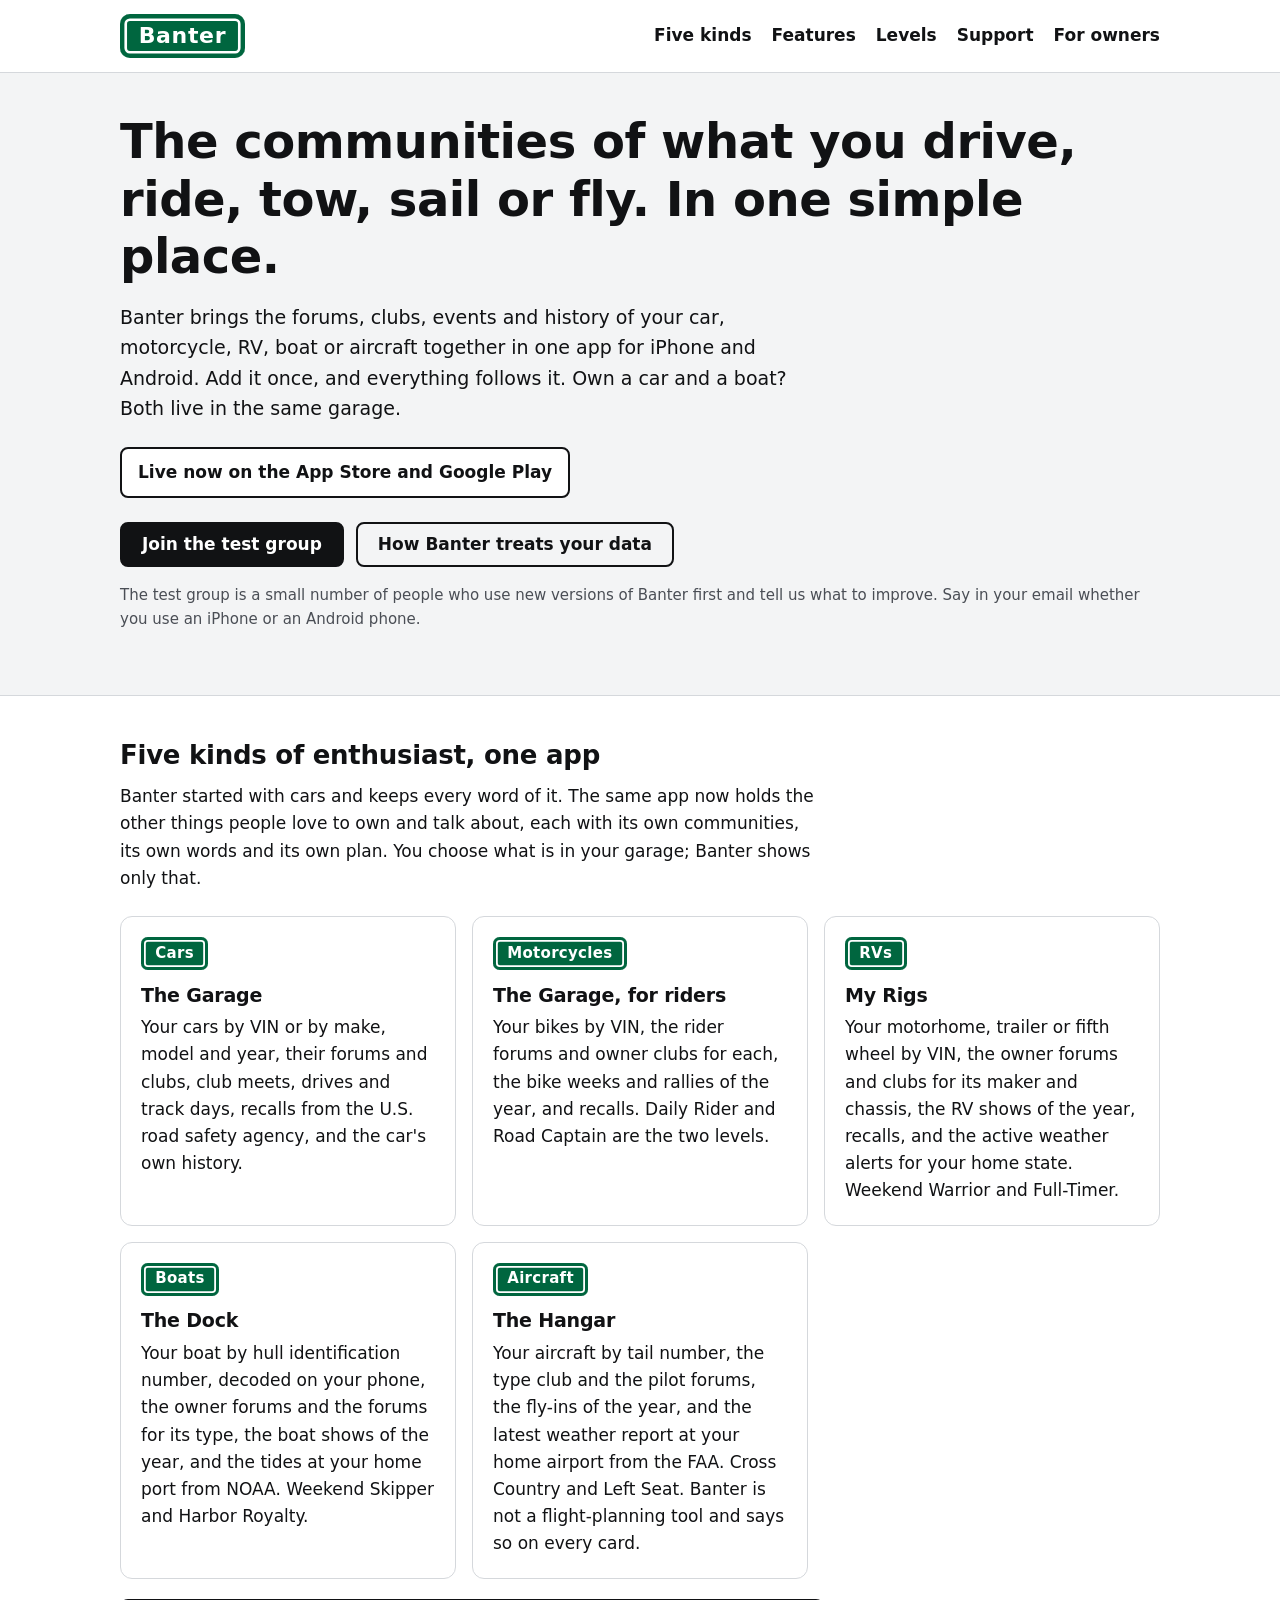
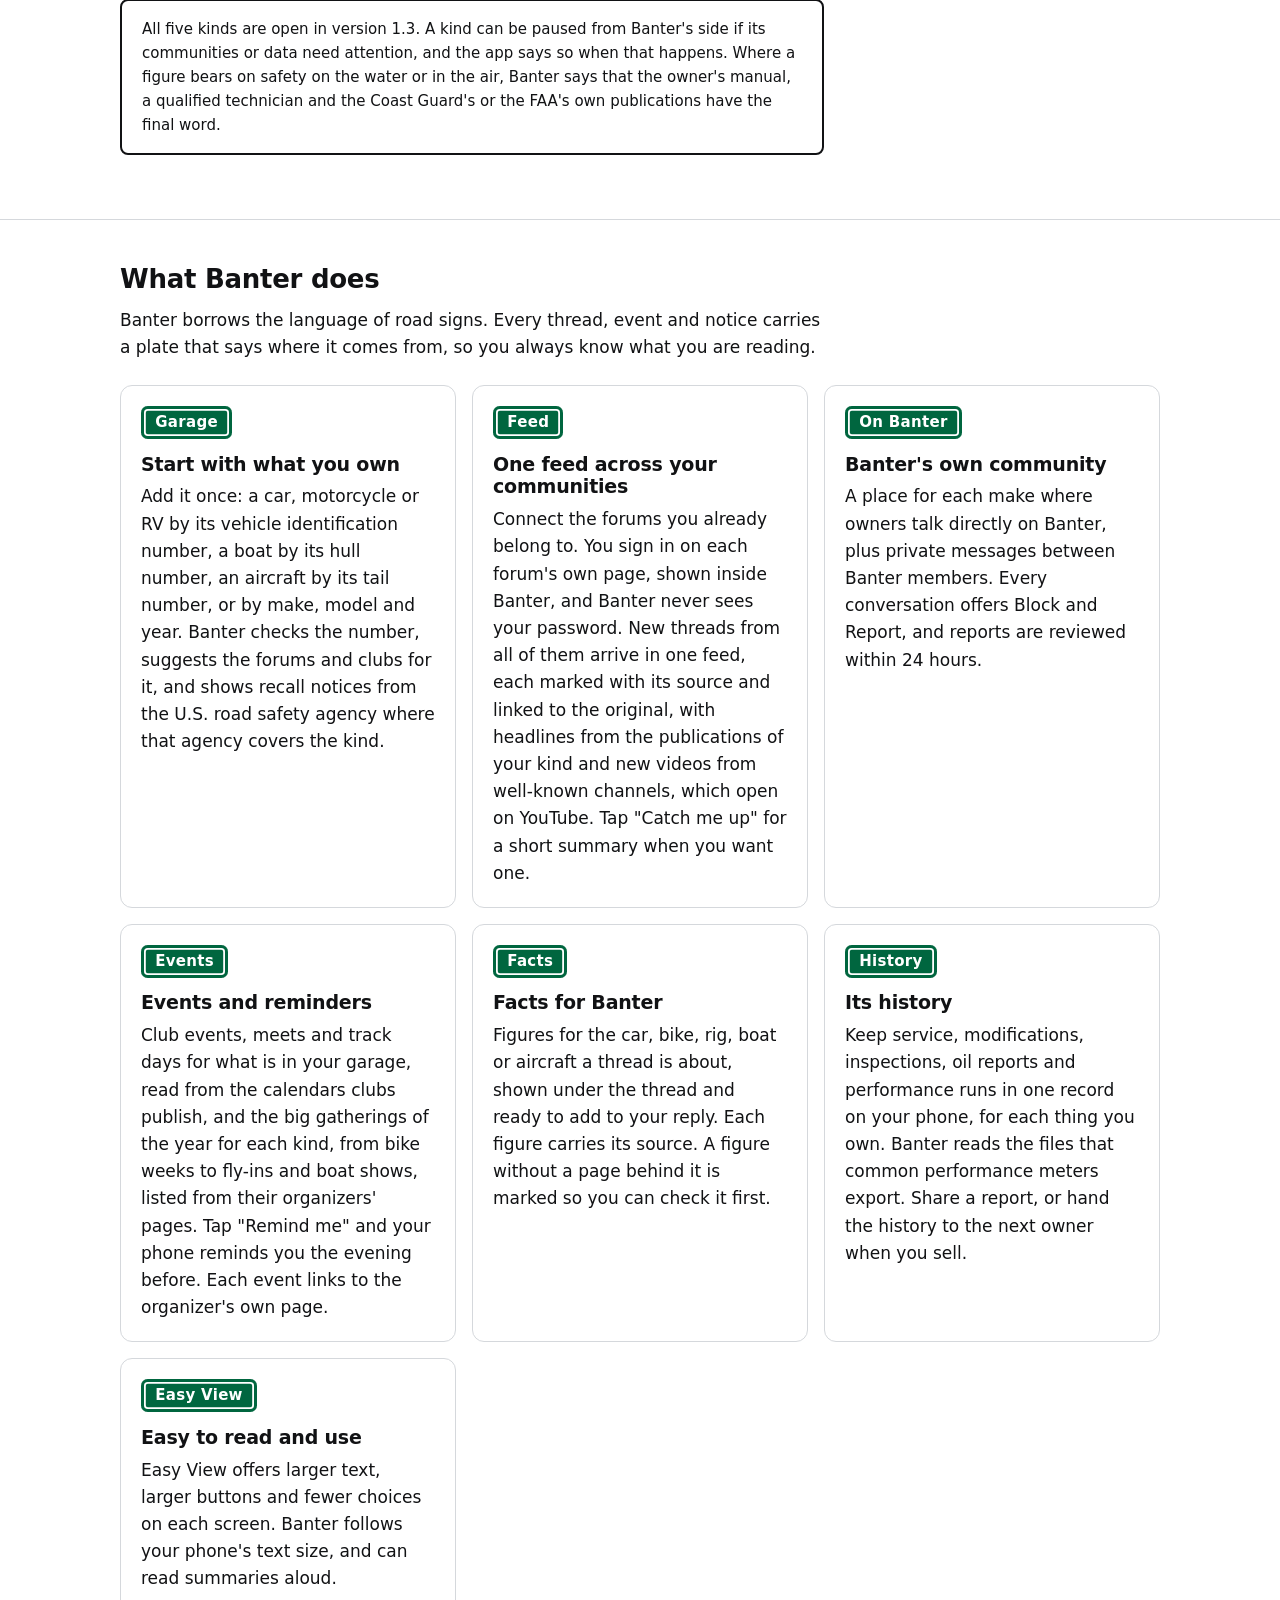
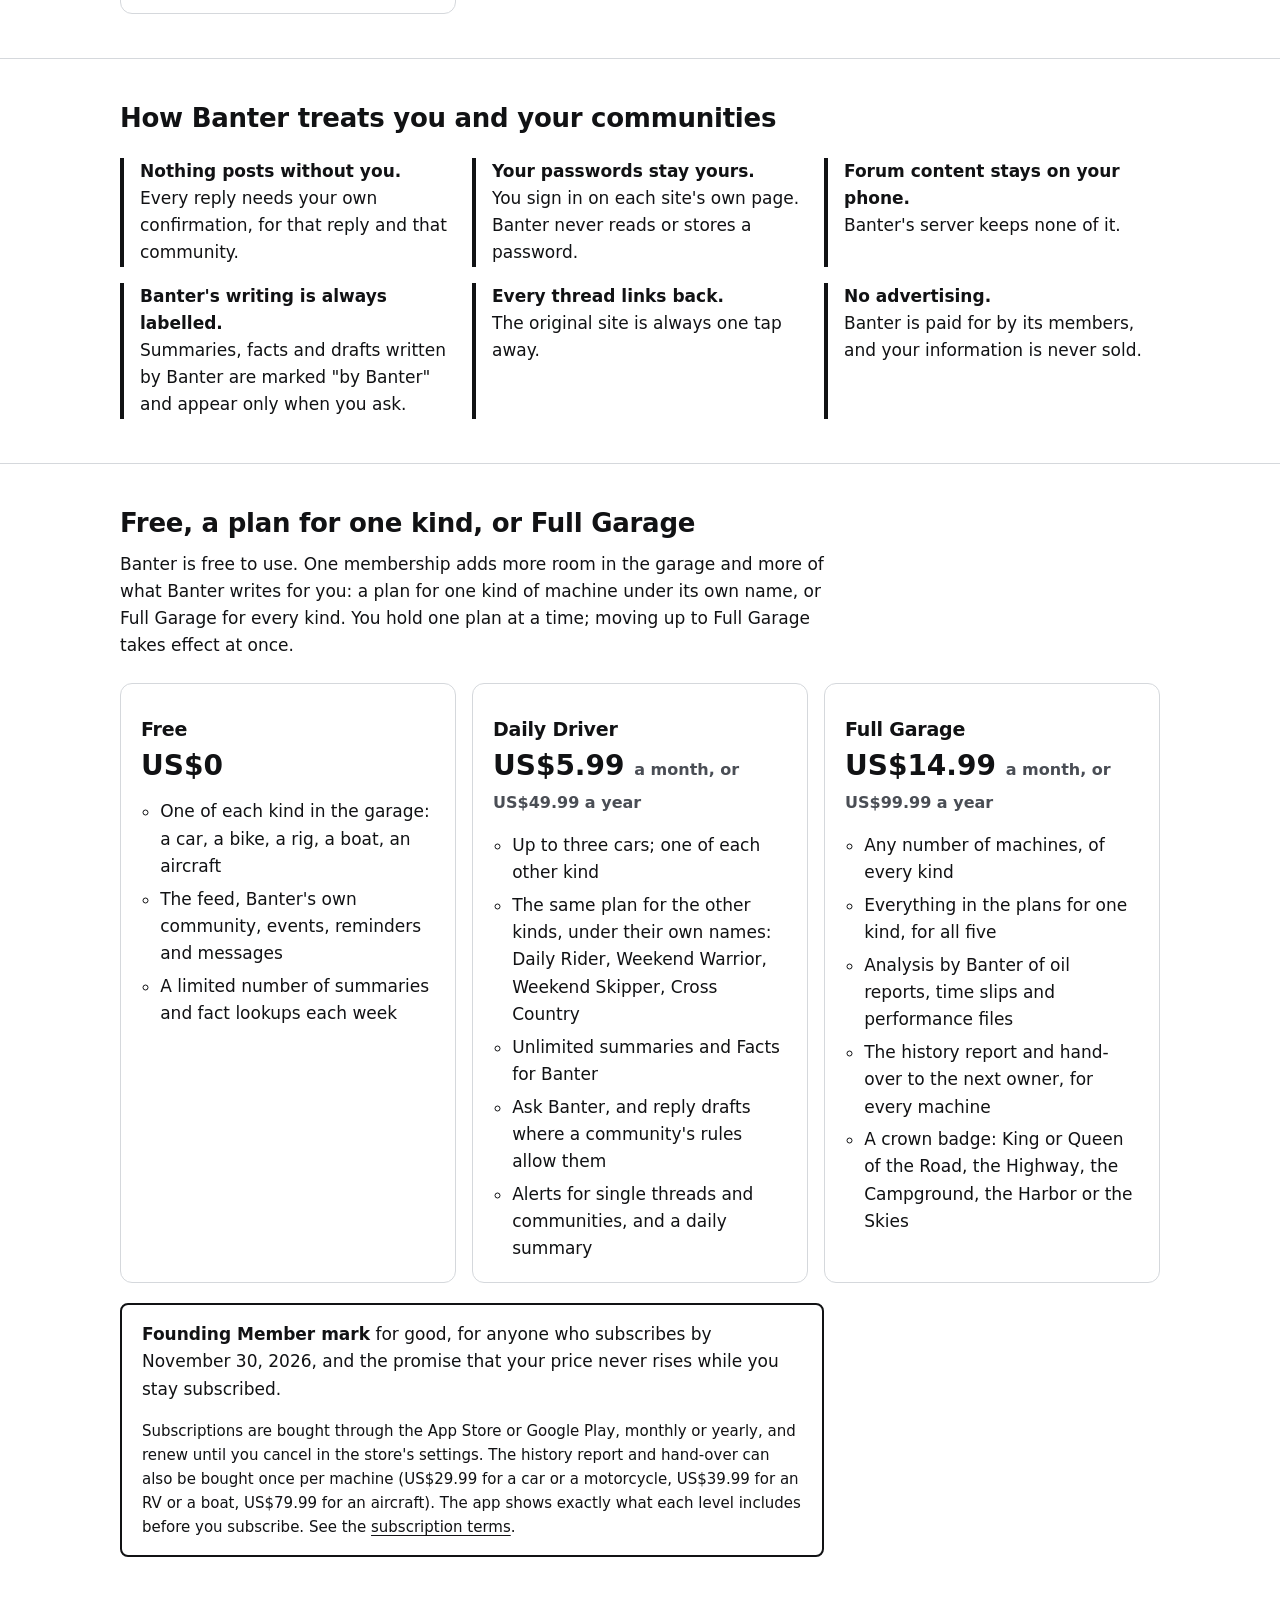
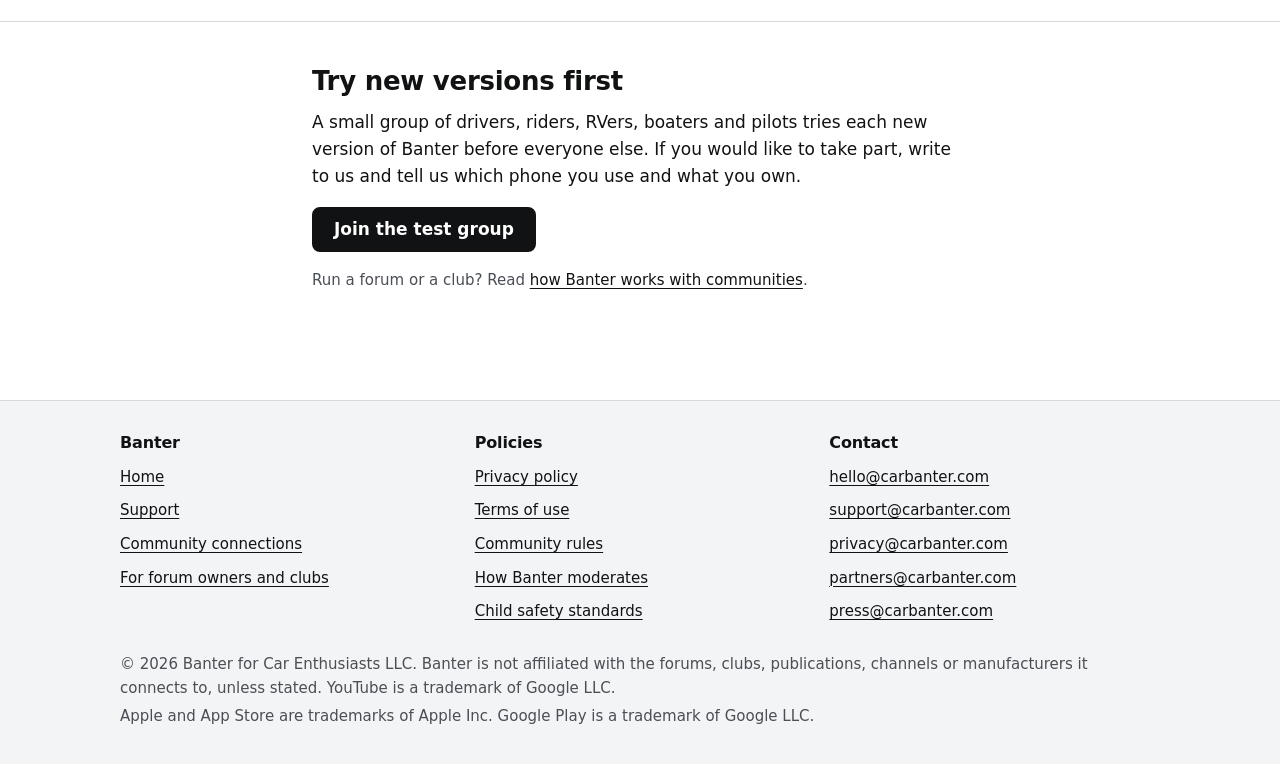
==== commit ae9af22f: "Home page: "Live now" in place of the launch dates; the test group without launch wording (Patrick, " ====
--- a/index.html
+++ b/index.html
@@ -38,15 +38,14 @@
       <div class="wrap">
         <h1 id="hero-title">The communities of what you drive, ride, tow, sail or fly. In one simple place.</h1>
         <p class="lead">Banter brings the forums, clubs, events and history of your car, motorcycle, RV, boat or aircraft together in one app for iPhone and Android. Add it once, and everything follows it. Own a car and a boat? Both live in the same garage.</p>
-        <ul class="launch" aria-label="Launch dates">
-          <li>Coming to the App Store October 26</li>
-          <li>Google Play November 9</li>
+        <ul class="launch" aria-label="Availability">
+          <li>Live now on the App Store and Google Play</li>
         </ul>
         <div class="actions">
           <a class="button" href="mailto:hello@carbanter.com?subject=Banter%20test%20group">Join the test group</a>
           <a class="button secondary" href="privacy.html">How Banter treats your data</a>
         </div>
-        <p class="small muted">The test group is a small number of people who use Banter before launch and tell us what to improve. Say in your email whether you use an iPhone or an Android phone.</p>
+        <p class="small muted">The test group is a small number of people who use new versions of Banter first and tell us what to improve. Say in your email whether you use an iPhone or an Android phone.</p>
       </div>
     </section>
 
@@ -197,8 +196,8 @@
 
     <section class="section" aria-labelledby="test-title">
       <div class="wrap intro">
-        <h2 id="test-title">Try Banter before launch</h2>
-        <p>We are testing Banter with a small group of drivers, riders, RVers, boaters and pilots before it reaches the stores. If you would like to take part, write to us and tell us which phone you use and what you own.</p>
+        <h2 id="test-title">Try new versions first</h2>
+        <p>A small group of drivers, riders, RVers, boaters and pilots tries each new version of Banter before everyone else. If you would like to take part, write to us and tell us which phone you use and what you own.</p>
         <div class="actions">
           <a class="button" href="mailto:hello@carbanter.com?subject=Banter%20test%20group">Join the test group</a>
         </div>
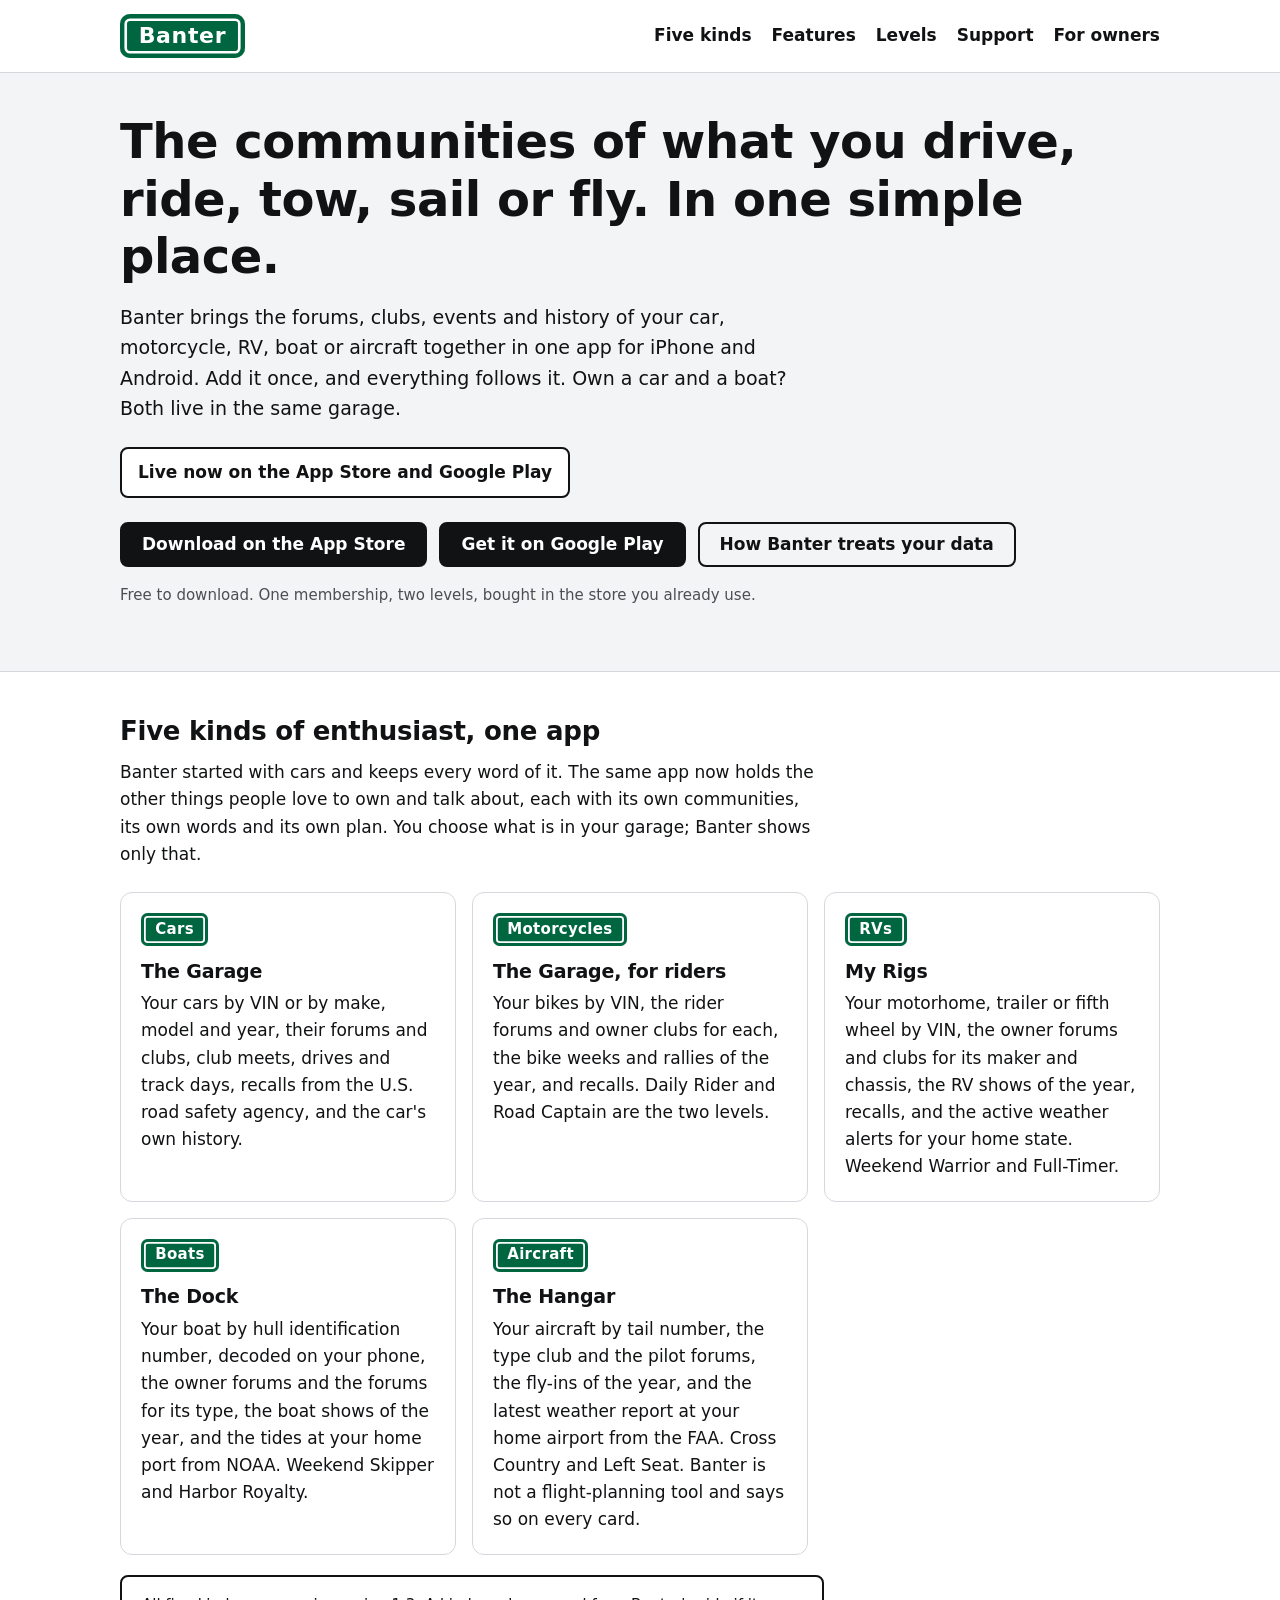
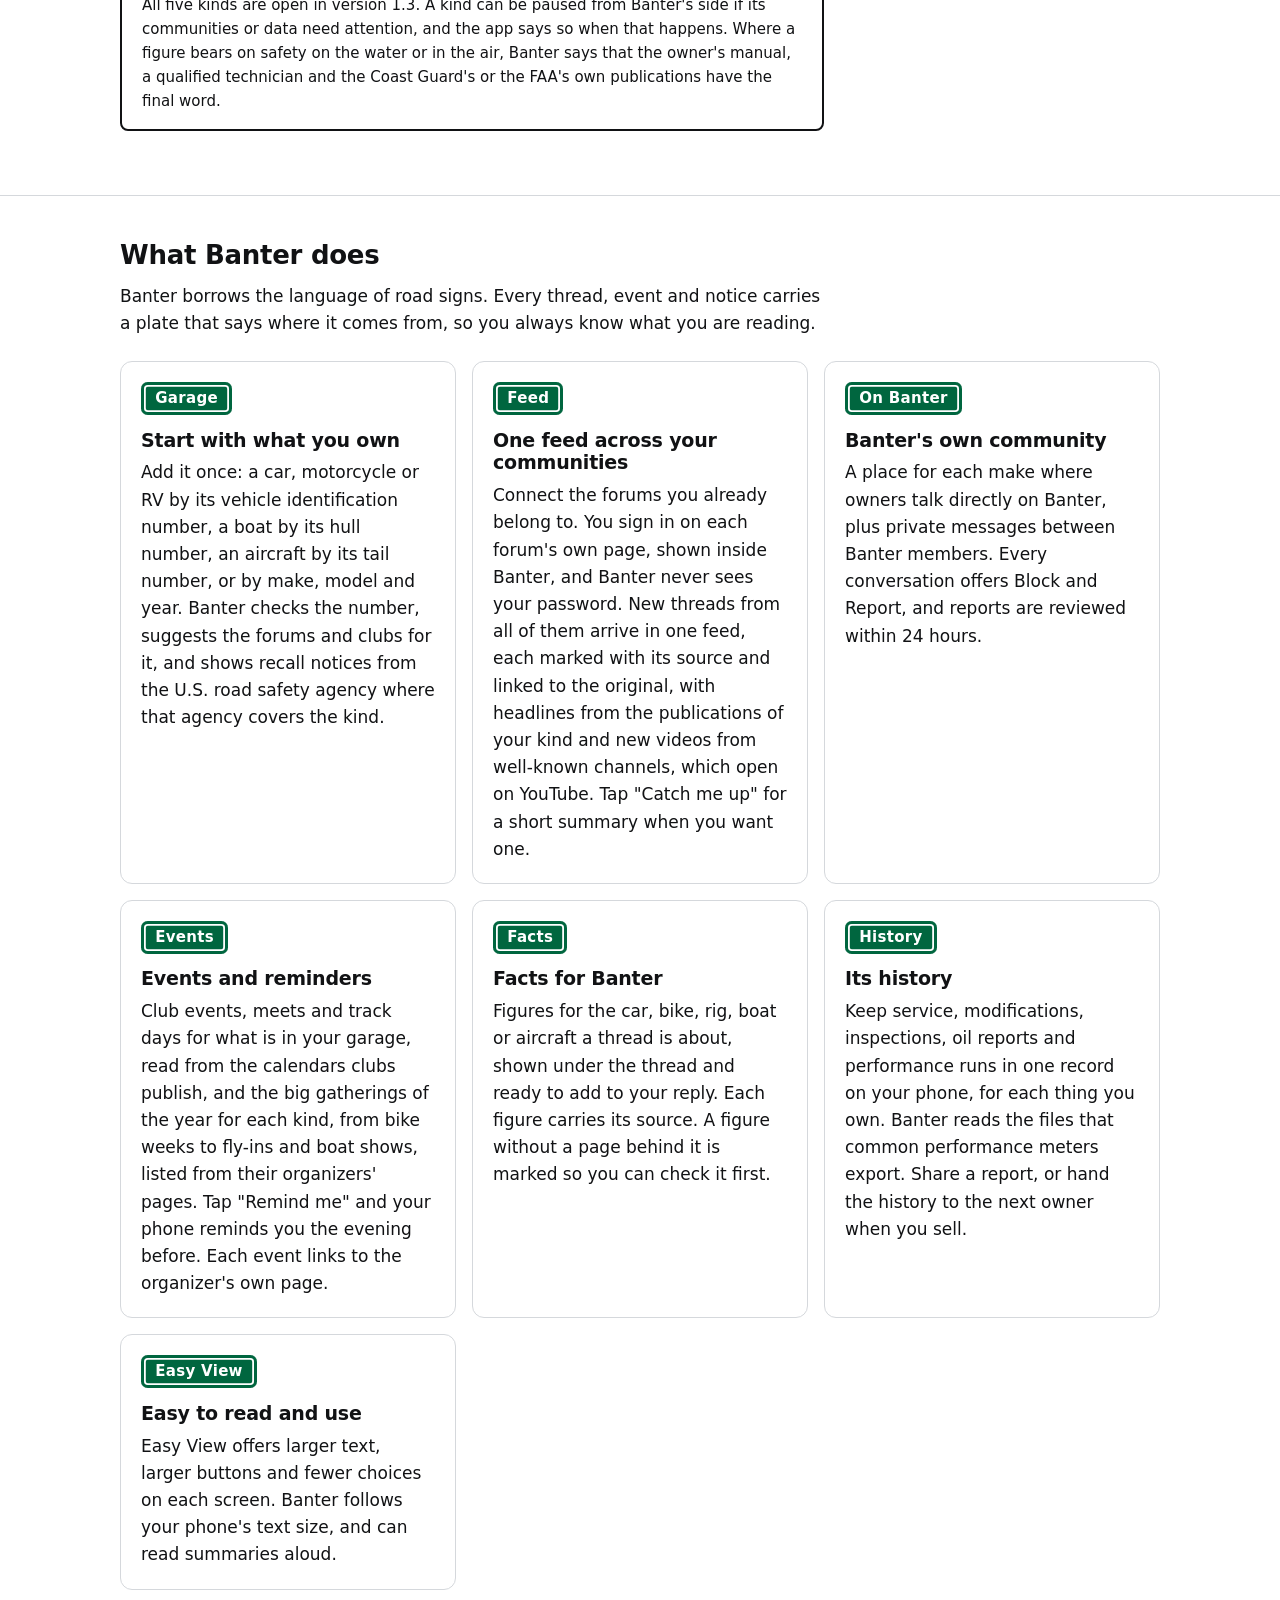
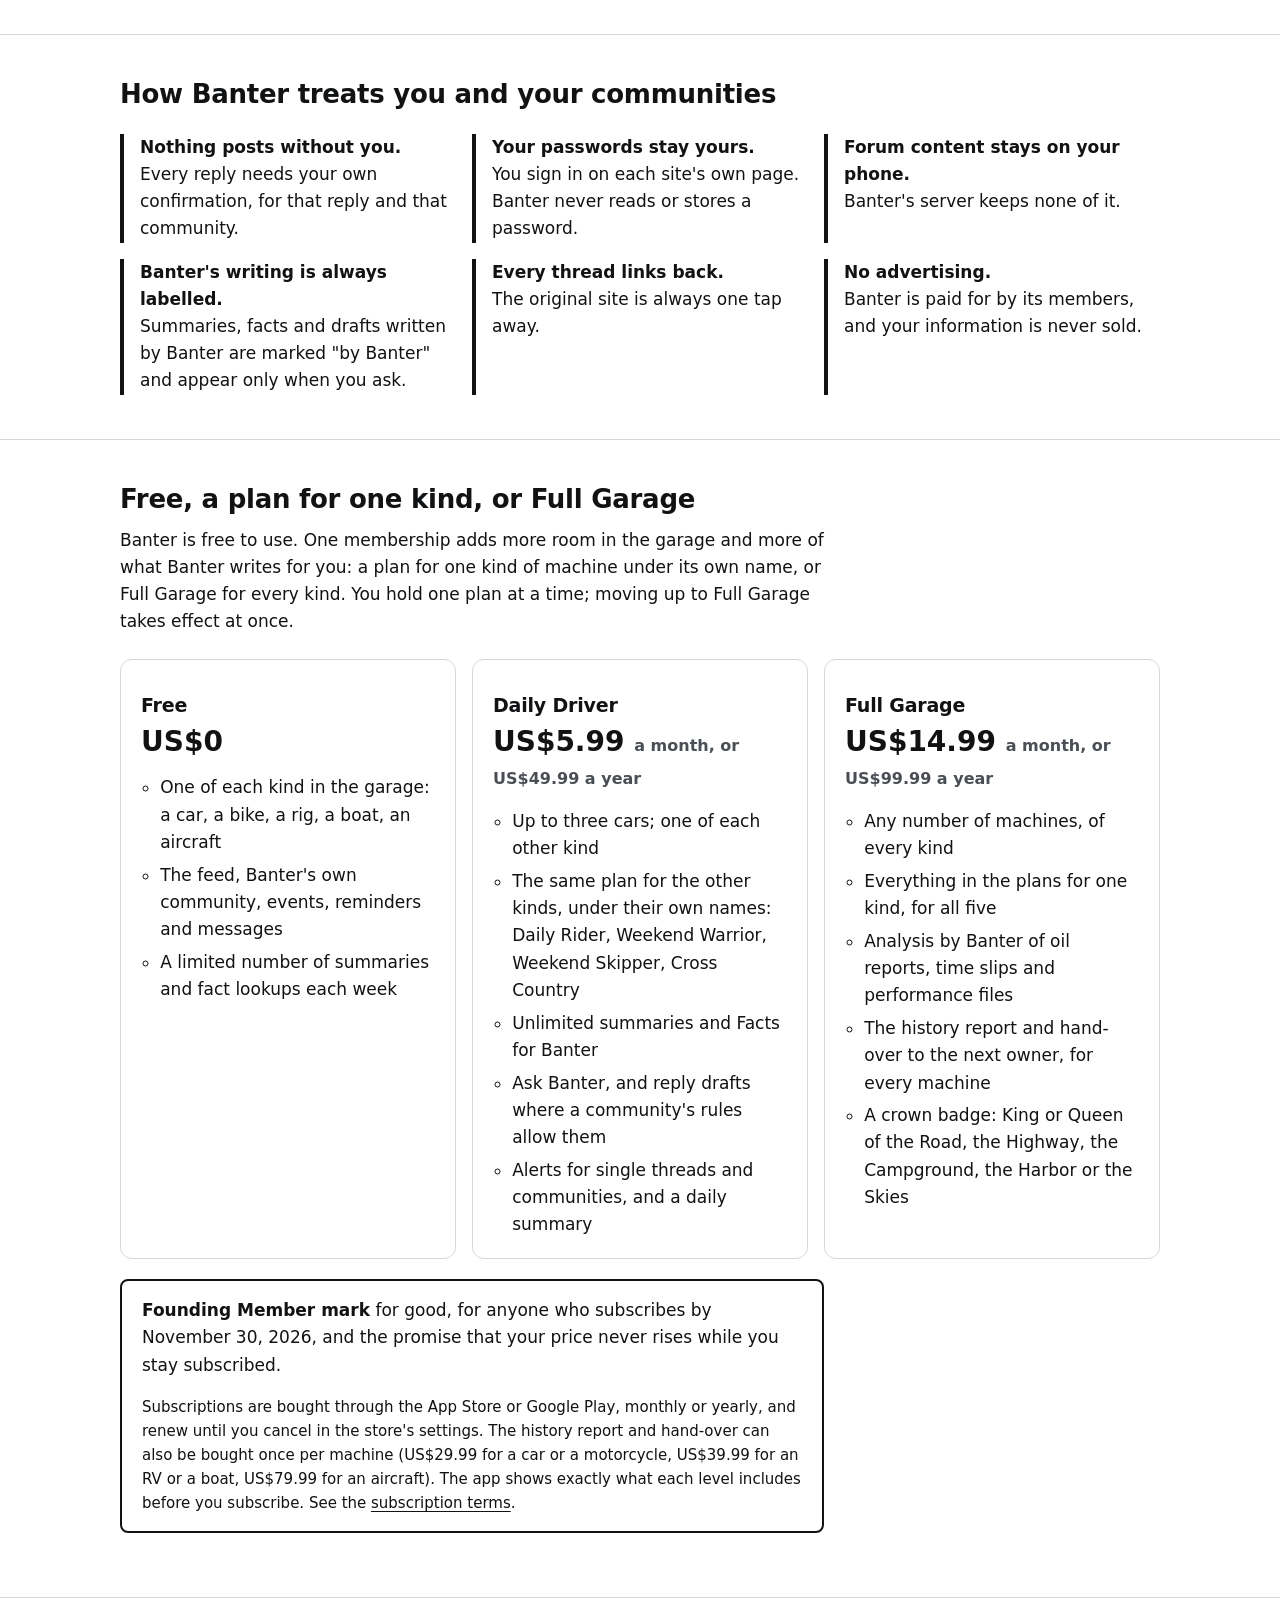
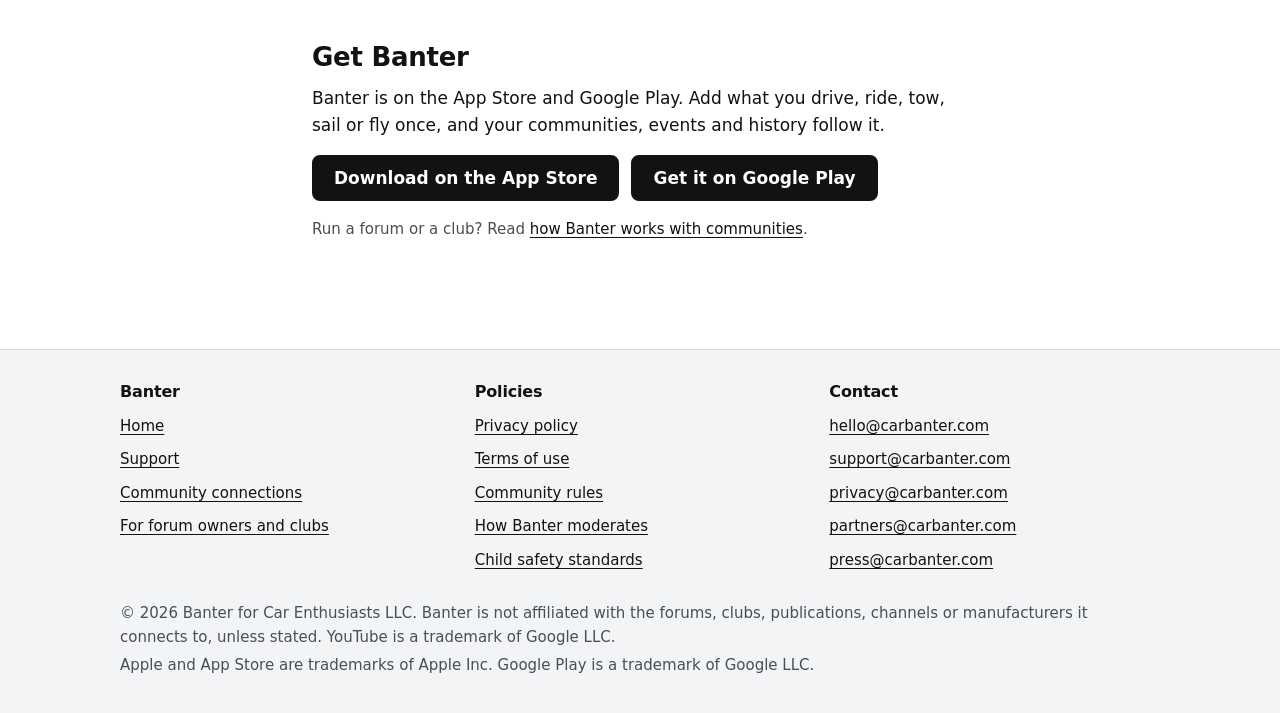
==== commit 0c795e37: "Home page: the two store links in place of the test group; the site reads as fully live (Patrick, Oc" ====
--- a/index.html
+++ b/index.html
@@ -42,10 +42,11 @@
           <li>Live now on the App Store and Google Play</li>
         </ul>
         <div class="actions">
-          <a class="button" href="mailto:hello@carbanter.com?subject=Banter%20test%20group">Join the test group</a>
+          <a class="button" href="https://apps.apple.com/app/id6822377812">Download on the App Store</a>
+          <a class="button" href="https://play.google.com/store/apps/details?id=com.carbanter.banter">Get it on Google Play</a>
           <a class="button secondary" href="privacy.html">How Banter treats your data</a>
         </div>
-        <p class="small muted">The test group is a small number of people who use new versions of Banter first and tell us what to improve. Say in your email whether you use an iPhone or an Android phone.</p>
+        <p class="small muted">Free to download. One membership, two levels, bought in the store you already use.</p>
       </div>
     </section>
 
@@ -194,12 +195,13 @@
       </div>
     </section>
 
-    <section class="section" aria-labelledby="test-title">
+    <section class="section" aria-labelledby="get-title">
       <div class="wrap intro">
-        <h2 id="test-title">Try new versions first</h2>
-        <p>A small group of drivers, riders, RVers, boaters and pilots tries each new version of Banter before everyone else. If you would like to take part, write to us and tell us which phone you use and what you own.</p>
+        <h2 id="get-title">Get Banter</h2>
+        <p>Banter is on the App Store and Google Play. Add what you drive, ride, tow, sail or fly once, and your communities, events and history follow it.</p>
         <div class="actions">
-          <a class="button" href="mailto:hello@carbanter.com?subject=Banter%20test%20group">Join the test group</a>
+          <a class="button" href="https://apps.apple.com/app/id6822377812">Download on the App Store</a>
+          <a class="button" href="https://play.google.com/store/apps/details?id=com.carbanter.banter">Get it on Google Play</a>
         </div>
         <p class="small muted">Run a forum or a club? Read <a href="owners.html">how Banter works with communities</a>.</p>
       </div>
